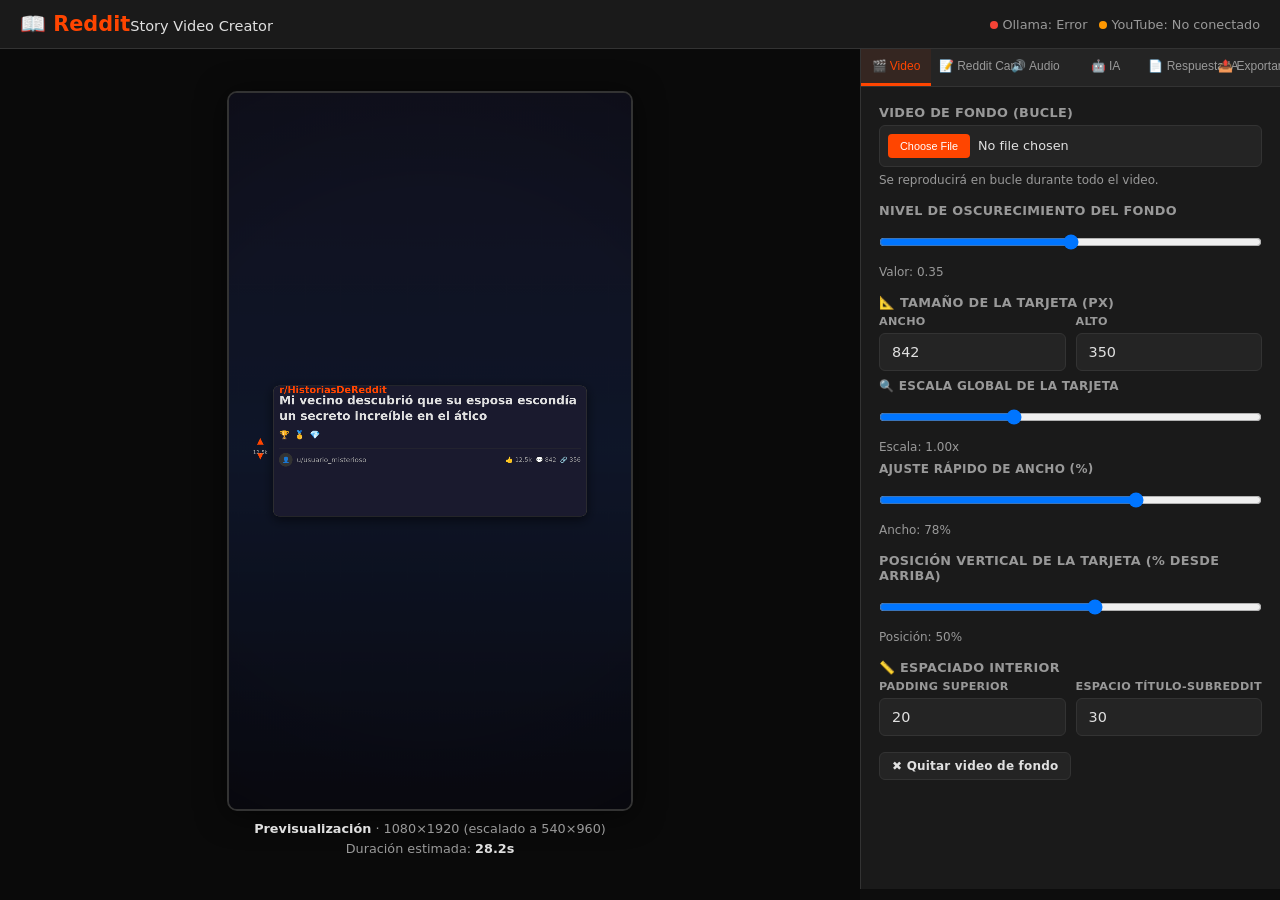
==== index.html @ 23305a85 "Rename Creador de videos de Reddit.html to index.html" ====
<!DOCTYPE html>
<html lang="es">
<head>
    <meta charset="UTF-8">
    <meta name="viewport" content="width=device-width, initial-scale=1.0">
    <title>Reddit Story Video Creator</title>
    <!-- Librería para corregir duración de WebM -->
    <script src="https://cdn.jsdelivr.net/npm/webm-duration-fix@1.0.5/index.min.js"></script>
    <style>
        :root {
            --bg: #0d0d0d;
            --panel: #1a1a1a;
            --panel2: #242424;
            --border: #333;
            --text: #e0e0e0;
            --text-dim: #999;
            --accent: #ff4500;
            --accent2: #4caf50;
            --accent3: #2196f3;
            --danger: #f44336;
            --radius: 10px;
            --radius-sm: 6px;
        }
        * {
            box-sizing: border-box;
            margin: 0;
            padding: 0;
        }
        body {
            font-family: 'Segoe UI', system-ui, -apple-system, sans-serif;
            background: var(--bg);
            color: var(--text);
            min-height: 100vh;
            display: flex;
            flex-direction: column;
            overflow-x: hidden;
        }
        header {
            background: var(--panel);
            padding: 12px 20px;
            display: flex;
            align-items: center;
            gap: 16px;
            border-bottom: 1px solid var(--border);
            flex-wrap: wrap;
        }
        header h1 {
            font-size: 1.3em;
            color: var(--accent);
            white-space: nowrap;
        }
        header h1 span {
            color: var(--text);
            font-weight: 400;
            font-size: 0.7em;
        }
        .header-status {
            display: flex;
            gap: 12px;
            align-items: center;
            margin-left: auto;
            font-size: 0.8em;
            color: var(--text-dim);
        }
        .status-dot {
            width: 8px;
            height: 8px;
            border-radius: 50%;
            display: inline-block;
            margin-right: 4px;
        }
        .status-dot.green { background: var(--accent2); }
        .status-dot.red { background: var(--danger); }
        .status-dot.yellow { background: #ff9800; }
        .main-layout {
            display: flex;
            flex: 1;
            min-height: 0;
            gap: 0;
            flex-wrap: wrap;
        }
        .preview-panel {
            flex: 1;
            min-width: 280px;
            display: flex;
            flex-direction: column;
            align-items: center;
            justify-content: center;
            padding: 10px;
            background: #0a0a0a;
            gap: 8px;
            min-height: 400px;
        }
        .preview-panel canvas {
            border-radius: var(--radius);
            border: 2px solid var(--border);
            max-width: 95%;
            max-height: 80vh;
            width: auto;
            height: auto;
            object-fit: contain;
            background: #111;
            box-shadow: 0 4px 30px rgba(0, 0, 0, 0.6);
        }
        .preview-info {
            font-size: 0.8em;
            color: var(--text-dim);
            text-align: center;
            line-height: 1.5;
        }
        .preview-info strong { color: var(--text); }
        .controls-panel {
            width: 420px;
            min-width: 320px;
            background: var(--panel);
            border-left: 1px solid var(--border);
            display: flex;
            flex-direction: column;
            max-height: calc(100vh - 60px);
            overflow-y: auto;
        }
        .tabs {
            display: flex;
            flex-wrap: wrap;
            background: var(--panel2);
            border-bottom: 1px solid var(--border);
            position: sticky;
            top: 0;
            z-index: 10;
        }
        .tab-btn {
            flex: 1;
            min-width: 60px;
            padding: 10px 8px;
            background: transparent;
            border: none;
            color: var(--text-dim);
            cursor: pointer;
            font-size: 0.75em;
            border-bottom: 3px solid transparent;
            transition: all 0.2s;
            white-space: nowrap;
            text-align: center;
        }
        .tab-btn:hover { color: var(--text); background: rgba(255,255,255,0.05); }
        .tab-btn.active {
            color: var(--accent);
            border-bottom-color: var(--accent);
            background: rgba(255,69,0,0.08);
        }
        .tab-content {
            display: none;
            padding: 18px;
            flex: 1;
        }
        .tab-content.active { display: block; }
        .form-group { margin-bottom: 16px; }
        .form-group label {
            display: block;
            font-size: 0.8em;
            color: var(--text-dim);
            margin-bottom: 5px;
            font-weight: 600;
            text-transform: uppercase;
            letter-spacing: 0.3px;
        }
        .form-group input,
        .form-group textarea,
        .form-group select {
            width: 100%;
            padding: 10px 12px;
            background: var(--panel2);
            border: 1px solid var(--border);
            border-radius: var(--radius-sm);
            color: var(--text);
            font-size: 0.9em;
            transition: border 0.2s;
            font-family: inherit;
        }
        .form-group input:focus,
        .form-group textarea:focus,
        .form-group select:focus {
            outline: none;
            border-color: var(--accent);
        }
        .form-group textarea { min-height: 100px; resize: vertical; }
        .form-group input[type="file"] {
            padding: 8px;
            font-size: 0.8em;
            background: var(--panel2);
            cursor: pointer;
        }
        .form-group input[type="file"]::file-selector-button {
            background: var(--accent);
            color: #fff;
            border: none;
            padding: 6px 12px;
            border-radius: 4px;
            cursor: pointer;
            margin-right: 8px;
            font-size: 0.85em;
        }
        .btn {
            display: inline-flex;
            align-items: center;
            justify-content: center;
            gap: 6px;
            padding: 10px 18px;
            border: none;
            border-radius: var(--radius-sm);
            cursor: pointer;
            font-size: 0.85em;
            font-weight: 600;
            transition: all 0.2s;
            font-family: inherit;
            letter-spacing: 0.2px;
        }
        .btn:hover { transform: translateY(-1px); box-shadow: 0 4px 12px rgba(0,0,0,0.3); }
        .btn:disabled { opacity: 0.5; cursor: not-allowed; transform: none; }
        .btn-primary { background: var(--accent); color: #fff; }
        .btn-primary:hover { background: #e03e00; }
        .btn-secondary { background: var(--panel2); color: var(--text); border: 1px solid var(--border); }
        .btn-secondary:hover { background: #2e2e2e; }
        .btn-green { background: var(--accent2); color: #fff; }
        .btn-green:hover { background: #3d8b40; }
        .btn-blue { background: var(--accent3); color: #fff; }
        .btn-danger { background: var(--danger); color: #fff; }
        .btn-sm { padding: 6px 12px; font-size: 0.75em; }
        .btn-row { display: flex; gap: 8px; flex-wrap: wrap; margin-top: 8px; }
        .divider { border: none; border-top: 1px solid var(--border); margin: 18px 0; }
        .progress-bar-container {
            width: 100%;
            height: 6px;
            background: var(--panel2);
            border-radius: 3px;
            overflow: hidden;
            margin: 10px 0;
        }
        .progress-bar {
            height: 100%;
            background: var(--accent);
            border-radius: 3px;
            transition: width 0.3s;
            width: 0%;
        }
        .recording-indicator {
            display: none;
            align-items: center;
            gap: 8px;
            color: var(--danger);
            font-weight: 600;
            font-size: 0.85em;
            margin-top: 10px;
        }
        .recording-indicator.active { display: flex; }
        .recording-indicator .pulse {
            width: 10px;
            height: 10px;
            background: var(--danger);
            border-radius: 50%;
            animation: pulse 1s infinite;
        }
        @keyframes pulse {
            0%, 100% { opacity: 1; transform: scale(1); }
            50% { opacity: 0.3; transform: scale(1.5); }
        }
        .ollama-status { display: flex; align-items: center; gap: 6px; font-size: 0.8em; color: var(--text-dim); margin-top: 5px; }
        .voice-list { max-height: 150px; overflow-y: auto; border: 1px solid var(--border); border-radius: var(--radius-sm); background: var(--panel2); }
        .voice-option {
            display: flex;
            align-items: center;
            gap: 8px;
            padding: 8px 12px;
            cursor: pointer;
            font-size: 0.85em;
            border-bottom: 1px solid var(--border);
            transition: background 0.15s;
        }
        .voice-option:last-child { border-bottom: none; }
        .voice-option:hover { background: rgba(255,255,255,0.05); }
        .voice-option.active { background: rgba(255,69,0,0.15); color: var(--accent); }
        .voice-option .voice-name { flex: 1; }
        .voice-option .voice-lang { font-size: 0.75em; color: var(--text-dim); }
        .mini-preview {
            position: relative;
            width: 100%;
            max-width: 200px;
            margin: 0 auto;
        }
        .mini-preview img {
            width: 100%;
            border-radius: 50%;
            aspect-ratio: 1;
            object-fit: cover;
            border: 2px solid var(--border);
        }
        .hidden { display: none !important; }
        .checkbox-group { display: flex; align-items: center; gap: 8px; margin: 6px 0; }
        .checkbox-group input[type="checkbox"] { width: 18px; height: 18px; cursor: pointer; accent-color: var(--accent); }
        .checkbox-group label {
            font-size: 0.85em;
            cursor: pointer;
            text-transform: none;
            letter-spacing: 0;
            font-weight: 400;
            color: var(--text);
            margin: 0;
        }
        .slider-group { display: flex; gap: 12px; align-items: center; }
        .slider-group input[type="range"] { flex: 1; }
        .slider-group .slider-value { min-width: 50px; text-align: center; font-weight: 600; color: var(--accent); }
        @media (max-width: 900px) {
            .main-layout { flex-direction: column; }
            .controls-panel { width: 100%; max-height: none; border-left: none; border-top: 1px solid var(--border); }
            .preview-panel { min-height: 300px; padding: 10px; }
            .preview-panel canvas { max-height: 50vh; }
            .tabs { position: static; }
        }
        .youtube-section {
            background: rgba(255,0,0,0.08);
            border: 1px solid rgba(255,0,0,0.3);
            border-radius: var(--radius-sm);
            padding: 14px;
            margin-top: 10px;
        }
        .youtube-section h4 { color: #ff6b6b; font-size: 0.9em; margin-bottom: 8px; }
        .duration-display {
            font-size: 1.2em;
            font-weight: 700;
            color: var(--accent2);
            text-align: center;
            padding: 10px;
            background: var(--panel2);
            border-radius: var(--radius-sm);
        }
        .duration-display small { font-weight: 400; font-size: 0.6em; color: var(--text-dim); }
        .toast {
            position: fixed;
            bottom: 20px;
            right: 20px;
            padding: 14px 20px;
            border-radius: var(--radius-sm);
            color: #fff;
            font-weight: 600;
            font-size: 0.85em;
            z-index: 1000;
            animation: slideUp 0.3s ease-out;
            box-shadow: 0 4px 20px rgba(0,0,0,0.5);
        }
        .toast.success { background: var(--accent2); }
        .toast.error { background: var(--danger); }
        .toast.info { background: var(--accent3); }
        @keyframes slideUp {
            from { opacity: 0; transform: translateY(20px); }
            to { opacity: 1; transform: translateY(0); }
        }
        .word-count-display { font-size: 0.75em; color: var(--text-dim); margin-top: 4px; }
        .size-input-group { display: flex; gap: 10px; align-items: center; }
        .size-input-group input { flex: 1; min-width: 0; }
    </style>
</head>
<body>
    <header>
        <h1>📖 Reddit<span>Story Video Creator</span></h1>
        <div class="header-status">
            <span><span class="status-dot yellow" id="ollamaDot"></span>Ollama: <span id="ollamaStatusText">No conectado</span></span>
            <span><span class="status-dot yellow" id="ytDot"></span>YouTube: <span id="ytStatusText">No conectado</span></span>
        </div>
    </header>

    <div class="main-layout">
        <!-- Preview Panel -->
        <div class="preview-panel" id="previewPanel">
            <canvas id="mainCanvas" width="540" height="960"></canvas>
            <div class="preview-info">
                <strong>Previsualización</strong> · 1080×1920 (escalado a 540×960)<br>
                <span id="durationLabel">Duración estimada: <strong>0.0s</strong></span>
            </div>
        </div>

        <!-- Controls Panel -->
        <div class="controls-panel">
            <div class="tabs" id="tabsContainer">
                <button class="tab-btn active" data-tab="tab-video">🎬 Video</button>
                <button class="tab-btn" data-tab="tab-reddit">📝 Reddit Card</button>
                <button class="tab-btn" data-tab="tab-audio">🔊 Audio</button>
                <button class="tab-btn" data-tab="tab-ai">🤖 IA</button>
                <button class="tab-btn" data-tab="tab-ai-response">📄 Respuesta IA</button>
                <button class="tab-btn" data-tab="tab-export">📤 Exportar</button>
            </div>

            <!-- TAB: VIDEO -->
            <div class="tab-content active" id="tab-video">
                <div class="form-group">
                    <label>Video de fondo (bucle)</label>
                    <input type="file" id="bgVideoInput" accept="video/*">
                    <div style="margin-top:6px;font-size:0.75em;color:var(--text-dim)">Se reproducirá en bucle durante todo el video.</div>
                </div>
                <div class="form-group">
                    <label>Nivel de oscurecimiento del fondo</label>
                    <input type="range" id="darkOverlay" min="0" max="0.7" step="0.05" value="0.35">
                    <div style="font-size:0.75em;color:var(--text-dim)">Valor: <span id="darkOverlayVal">0.35</span></div>
                </div>

                <!-- Control de tamaño y escala -->
                <div class="form-group">
                    <label>📐 Tamaño de la tarjeta (px)</label>
                    <div class="size-input-group">
                        <div style="flex:1;">
                            <label style="font-size:0.7em;">Ancho</label>
                            <input type="number" id="cardWidthPx" min="200" max="1000" step="10" value="842">
                        </div>
                        <div style="flex:1;">
                            <label style="font-size:0.7em;">Alto</label>
                            <input type="number" id="cardHeightPx" min="150" max="1200" step="10" value="350">
                        </div>
                    </div>
                    <div style="margin-top:8px;">
                        <label style="font-size:0.75em;">🔍 Escala global de la tarjeta</label>
                        <input type="range" id="cardScale" min="0.5" max="2.0" step="0.05" value="1.0">
                        <div style="font-size:0.75em;color:var(--text-dim)">Escala: <span id="cardScaleVal">1.0x</span></div>
                    </div>
                    <div style="margin-top:8px;">
                        <label style="font-size:0.75em;">Ajuste rápido de ancho (%)</label>
                        <input type="range" id="cardWidthPct" min="40" max="95" step="1" value="78">
                        <div style="font-size:0.75em;color:var(--text-dim)">Ancho: <span id="cardWidthPctVal">78%</span></div>
                    </div>
                </div>

                <div class="form-group">
                    <label>Posición vertical de la tarjeta (% desde arriba)</label>
                    <input type="range" id="cardYPos" min="10" max="80" step="1" value="50">
                    <div style="font-size:0.75em;color:var(--text-dim)">Posición: <span id="cardYPosVal">50%</span></div>
                </div>

                <!-- Espaciados -->
                <div class="form-group">
                    <label>📏 Espaciado interior</label>
                    <div style="display:flex;gap:10px;flex-wrap:wrap;">
                        <div style="flex:1;min-width:120px;">
                            <label style="font-size:0.7em;">Padding superior</label>
                            <input type="number" id="cardTopPadding" min="5" max="80" step="1" value="20">
                        </div>
                        <div style="flex:1;min-width:120px;">
                            <label style="font-size:0.7em;">Espacio título-subreddit</label>
                            <input type="number" id="cardTitleGap" min="5" max="80" step="1" value="30">
                        </div>
                    </div>
                </div>
                <button class="btn btn-secondary btn-sm" id="btnRemoveBgVideo">✖ Quitar video de fondo</button>
            </div>

            <!-- TAB: REDDIT CARD -->
            <div class="tab-content" id="tab-reddit">
                <div class="form-group">
                    <label>Subreddit (sin "r/")</label>
                    <input type="text" id="cardSubreddit" value="HistoriasDeReddit" maxlength="50">
                </div>
                <div class="form-group">
                    <label>Título de la historia (largo)</label>
                    <textarea id="cardTitle" rows="3" maxlength="500">Mi vecino descubrió que su esposa escondía un secreto increíble en el ático</textarea>
                    <div style="font-size:0.7em;color:var(--text-dim)" id="titleCharCount">0 caracteres</div>
                </div>
                <div class="form-group">
                    <label>Nombre de usuario</label>
                    <input type="text" id="cardUsername" value="usuario_misterioso" maxlength="30">
                </div>
                <div class="form-group">
                    <label>Foto de perfil</label>
                    <input type="file" id="cardAvatarInput" accept="image/*">
                    <div class="mini-preview" style="margin-top:8px;">
                        <img id="avatarPreview" src="" alt="Avatar" style="display:none;">
                    </div>
                </div>
                <div class="form-group" style="display:flex;gap:10px;flex-wrap:wrap;">
                    <div style="flex:1;min-width:80px;">
                        <label>👍 Likes</label>
                        <input type="text" id="cardLikes" value="12.5k">
                    </div>
                    <div style="flex:1;min-width:80px;">
                        <label>💬 Comentarios</label>
                        <input type="text" id="cardComments" value="842">
                    </div>
                    <div style="flex:1;min-width:80px;">
                        <label>🔗 Compartir</label>
                        <input type="text" id="cardShares" value="356">
                    </div>
                </div>
                <div class="form-group">
                    <label>Premios / insignias (separados por comas)</label>
                    <input type="text" id="cardAwards" value="🏆,🥇,💎" placeholder="Ej: 🏆,🥇">
                </div>
                <div class="checkbox-group">
                    <input type="checkbox" id="cardShowAwards" checked>
                    <label for="cardShowAwards">Mostrar premios</label>
                </div>
                <div class="checkbox-group">
                    <input type="checkbox" id="cardShowVoteArrows" checked>
                    <label for="cardShowVoteArrows">Mostrar flechas de votos</label>
                </div>
                <div class="checkbox-group">
                    <input type="checkbox" id="cardDarkMode" checked>
                    <label for="cardDarkMode">Modo oscuro de tarjeta</label>
                </div>
                <div class="form-group">
                    <label>Color de acento de la tarjeta</label>
                    <input type="color" id="cardAccentColor" value="#ff4500" style="height:36px;padding:2px;cursor:pointer;">
                </div>
                <div class="form-group">
                    <label>📏 Tamaño de fuente del título</label>
                    <input type="range" id="titleFontSize" min="20" max="48" step="1" value="32">
                    <div style="font-size:0.75em;color:var(--text-dim)">Tamaño: <span id="titleFontSizeVal">32px</span></div>
                </div>
            </div>

            <!-- TAB: AUDIO -->
            <div class="tab-content" id="tab-audio">
                <div class="form-group">
                    <label>Historia completa (solo audio, no visible en video)</label>
                    <textarea id="storyText" rows="8" placeholder="Escribe aquí la historia completa que será narrada por la voz...">Mi vecino siempre fue un hombre misterioso. Un día, mientras regaba las plantas, noté que entraba al ático con una linterna a las 3 de la mañana. Decidí investigar y lo que encontré cambió mi vida para siempre. Resulta que su esposa, a quien todos creían muerta, vivía en el ático desde hacía 20 años. La historia detrás de esto es aún más increíble de lo que imaginas.</textarea>
                    <div class="word-count-display">Palabras: <span id="storyWordCount">0</span></div>
                </div>
                <hr class="divider">
                <div class="form-group">
                    <label>Motor de voz</label>
                    <select id="ttsEngine">
                        <option value="speechSynthesis">🗣️ SpeechSynthesis (gratis, navegador)</option>
                        <option value="audioFile">📁 Subir archivo de audio</option>
                        <option value="openai">🤖 OpenAI TTS (requiere API key)</option>
                    </select>
                </div>
                <div id="ttsSpeechSynthesisSection">
                    <div class="form-group">
                        <label>Selecciona una voz</label>
                        <div class="voice-list" id="voiceList">
                            <div style="padding:10px;font-size:0.8em;color:var(--text-dim);">Cargando voces...</div>
                        </div>
                    </div>
                    <div class="form-group">
                        <label>Velocidad de habla</label>
                        <input type="range" id="ttsRate" min="0.5" max="2" step="0.05" value="1">
                        <div style="font-size:0.75em;color:var(--text-dim)">Velocidad: <span id="ttsRateVal">1.0x</span></div>
                    </div>
                    <div class="form-group">
                        <label>Tono</label>
                        <input type="range" id="ttsPitch" min="0.5" max="2" step="0.05" value="1">
                        <div style="font-size:0.75em;color:var(--text-dim)">Tono: <span id="ttsPitchVal">1.0</span></div>
                    </div>
                    <div style="background:#2a2a2a;border-radius:6px;padding:10px;margin-top:10px;font-size:0.75em;color:var(--text-dim);">
                        ⚠️ Para grabar audio con SpeechSynthesis, debes seleccionar "Compartir audio del sistema" en la ventana emergente al iniciar la grabación.
                    </div>
                </div>
                <div id="ttsAudioFileSection" class="hidden">
                    <div class="form-group">
                        <label>Subir archivo de audio (MP3, WAV, etc.)</label>
                        <input type="file" id="audioFileInput" accept="audio/*">
                        <div style="font-size:0.75em;color:var(--text-dim);margin-top:4px;">El audio se reproducirá durante la grabación.</div>
                    </div>
                </div>
                <div id="ttsOpenAISection" class="hidden">
                    <div class="form-group">
                        <label>API Key de OpenAI</label>
                        <input type="password" id="openaiApiKey" placeholder="sk-...">
                    </div>
                    <div class="form-group">
                        <label>Modelo de voz</label>
                        <select id="openaiVoice">
                            <option value="alloy">Alloy (neutral)</option>
                            <option value="echo">Echo (masculino profundo)</option>
                            <option value="fable">Fable (narrador)</option>
                            <option value="onyx">Onyx (masculino serio)</option>
                            <option value="nova">Nova (femenino suave)</option>
                            <option value="shimmer">Shimmer (femenino cálido)</option>
                        </select>
                    </div>
                    <div class="form-group">
                        <label>Modelo TTS</label>
                        <select id="openaiTtsModel">
                            <option value="tts-1">tts-1 (rápido)</option>
                            <option value="tts-1-hd">tts-1-hd (alta calidad)</option>
                        </select>
                    </div>
                    <button class="btn btn-secondary btn-sm" id="btnGenerateOpenAIAudio">🎵 Generar audio con OpenAI</button>
                    <div id="openaiAudioStatus" style="font-size:0.75em;margin-top:6px;color:var(--text-dim);"></div>
                    <audio id="openaiAudioPlayer" controls style="width:100%;margin-top:8px;display:none;"></audio>
                </div>
                <hr class="divider">
                <div class="form-group">
                    <label>Prueba de voz</label>
                    <button class="btn btn-secondary btn-sm" id="btnTestVoice">🔊 Probar voz (5 segundos)</button>
                </div>
            </div>

            <!-- TAB: AI -->
            <div class="tab-content" id="tab-ai">
                <div class="form-group">
                    <label>Conexión con Ollama</label>
                    <div class="ollama-status" id="ollamaStatus">
                        <span class="status-dot yellow"></span>
                        <span>Comprobando conexión...</span>
                    </div>
                    <div class="btn-row">
                        <button class="btn btn-secondary btn-sm" id="btnRefreshOllama">🔄 Refrescar</button>
                        <button class="btn btn-secondary btn-sm" id="btnFetchModels">📋 Listar modelos</button>
                    </div>
                </div>
                <div class="form-group">
                    <label>Modelo de Ollama</label>
                    <select id="ollamaModelSelect">
                        <option value="">— Sin modelos disponibles —</option>
                    </select>
                </div>
                <div class="form-group">
                    <label>Número de palabras para la historia</label>
                    <input type="number" id="aiWordCount" value="150" min="50" max="1000" step="10">
                </div>
                <div class="form-group">
                    <label>Instrucciones adicionales para la IA (opcional)</label>
                    <textarea id="aiCustomInstructions" rows="3" placeholder="Ej: Escribe una historia de terror con giro final inesperado..."></textarea>
                </div>
                <button class="btn btn-primary" id="btnGenerateAI">🤖 Generar historia con IA</button>
                <div id="aiProgress" class="hidden" style="margin-top:10px;">
                    <div class="progress-bar-container"><div class="progress-bar" id="aiProgressBar"></div></div>
                    <div style="font-size:0.8em;color:var(--text-dim)" id="aiProgressText">Generando...</div>
                </div>
                <div id="aiError" class="hidden" style="margin-top:10px;color:var(--danger);font-size:0.8em;"></div>
            </div>

            <!-- TAB: AI RESPONSE -->
            <div class="tab-content" id="tab-ai-response">
                <div class="form-group">
                    <label>Historia generada por IA (editable)</label>
                    <textarea id="aiStoryText" rows="10" placeholder="La historia generada aparecerá aquí. Puedes editarla antes de usarla."></textarea>
                    <div class="word-count-display">Palabras: <span id="aiStoryWordCount">0</span></div>
                </div>
                <div class="form-group">
                    <label>Título generado (editable)</label>
                    <input type="text" id="aiTitleText" placeholder="Título para la tarjeta de Reddit">
                </div>
                <div class="form-group">
                    <label>Subreddit generado (editable)</label>
                    <input type="text" id="aiSubredditText" placeholder="Nombre del subreddit (sin r/)">
                </div>
                <div class="btn-row">
                    <button class="btn btn-green" id="btnApplyAI">✅ Aplicar a la app</button>
                    <button class="btn btn-secondary" id="btnClearAI">🗑️ Limpiar</button>
                </div>
            </div>

            <!-- TAB: EXPORT -->
            <div class="tab-content" id="tab-export">
                <div class="form-group">
                    <label>Duración del video</label>
                    <div class="duration-display" id="durationDisplay">— <small>calculando...</small></div>
                </div>
                <div class="form-group">
                    <label>Formato de exportación</label>
                    <select id="exportFormat">
                        <option value="webm">WebM (recomendado)</option>
                        <option value="mp4">MP4 (si el navegador lo soporta)</option>
                    </select>
                </div>
                <div class="btn-row">
                    <button class="btn btn-primary" id="btnStartRecording">🎬 Grabar video</button>
                    <button class="btn btn-danger hidden" id="btnStopRecording">⏹️ Detener</button>
                </div>
                <div class="recording-indicator" id="recordingIndicator">
                    <div class="pulse"></div>
                    <span id="recordingTime">Grabando... 0s</span>
                </div>
                <hr class="divider">
                <div class="youtube-section">
                    <h4>📺 Subir a YouTube</h4>
                    <div class="form-group">
                        <label>Google API Client ID</label>
                        <input type="text" id="googleClientId" placeholder="Tu Client ID de Google Cloud">
                    </div>
                    <div class="btn-row">
                        <button class="btn btn-blue btn-sm" id="btnConnectYouTube">🔗 Conectar YouTube</button>
                        <button class="btn btn-danger btn-sm" id="btnUploadYouTube" disabled>📤 Subir video</button>
                    </div>
                    <div id="ytUploadStatus" style="font-size:0.8em;margin-top:8px;color:var(--text-dim);"></div>
                    <div class="form-group" style="margin-top:10px;">
                        <label>Título para YouTube</label>
                        <input type="text" id="ytTitle" value="">
                    </div>
                    <div class="form-group">
                        <label>Descripción para YouTube</label>
                        <textarea id="ytDescription" rows="3">Historia de Reddit #shorts #reddit #historias</textarea>
                    </div>
                </div>
                <hr class="divider">
                <div class="form-group">
                    <label>💾 Plantillas y ajustes</label>
                    <div class="btn-row">
                        <button class="btn btn-secondary btn-sm" id="btnExportSettings">📤 Exportar ajustes</button>
                        <button class="btn btn-secondary btn-sm" id="btnImportSettings">📥 Importar ajustes</button>
                        <input type="file" id="importSettingsFile" accept=".json" class="hidden">
                    </div>
                </div>
            </div>
        </div>
    </div>

    <video id="bgVideoElement" style="display:none;" loop muted playsinline></video>
    <audio id="hiddenAudioElement" style="display:none;"></audio>

    <script>
        (function() {
            'use strict';

            const state = {
                bgVideoFile: null,
                bgVideoURL: null,
                darkOverlay: 0.35,
                cardWidthPx: 842,
                cardHeightPx: 350,
                cardScale: 1.0,
                cardBaseWidth: 842,
                cardBaseHeight: 350,
                cardWidthPct: 78,
                cardYPos: 50,
                cardTopPadding: 20,
                cardTitleGap: 30,
                subreddit: 'HistoriasDeReddit',
                title: 'Mi vecino descubrió que su esposa escondía un secreto increíble en el ático',
                username: 'usuario_misterioso',
                avatarFile: null,
                avatarURL: null,
                likes: '12.5k',
                comments: '842',
                shares: '356',
                awards: '🏆,🥇,💎',
                showAwards: true,
                showVoteArrows: true,
                cardDarkMode: true,
                cardAccentColor: '#ff4500',
                titleFontSize: 32,
                storyText: 'Mi vecino siempre fue un hombre misterioso. Un día, mientras regaba las plantas, noté que entraba al ático con una linterna a las 3 de la mañana. Decidí investigar y lo que encontré cambió mi vida para siempre. Resulta que su esposa, a quien todos creían muerta, vivía en el ático desde hacía 20 años. La historia detrás de esto es aún más increíble de lo que imaginas.',
                ttsEngine: 'speechSynthesis',
                selectedVoiceURI: null,
                ttsRate: 1.0,
                ttsPitch: 1.0,
                audioFile: null,
                audioFileURL: null,
                openaiApiKey: '',
                openaiVoice: 'alloy',
                openaiTtsModel: 'tts-1',
                openaiAudioURL: null,
                ollamaBase: 'http://localhost:11434',
                ollamaModels: [],
                selectedOllamaModel: '',
                aiWordCount: 150,
                aiCustomInstructions: '',
                aiStory: '',
                aiTitle: '',
                aiSubreddit: '',
                googleClientId: '',
                ytToken: null,
                isRecording: false,
                mediaRecorder: null,
                recordingChunks: [],
                recordingStartTime: 0,
                recordingTimer: null,
                estimatedDuration: 0,
                lastRecordedBlob: null,
                lastRecordedURL: null,
                activeAudioContexts: [],
            };

            const $ = (id) => document.getElementById(id);
            const canvas = $('mainCanvas');
            const ctx = canvas.getContext('2d');
            const bgVideoEl = $('bgVideoElement');
            const hiddenAudioEl = $('hiddenAudioElement');
            const CANVAS_W = 1080;
            const CANVAS_H = 1920;
            canvas.width = CANVAS_W;
            canvas.height = CANVAS_H;

            function toast(message, type = 'info', duration = 3000) {
                const t = document.createElement('div');
                t.className = 'toast ' + type;
                t.textContent = message;
                document.body.appendChild(t);
                setTimeout(() => t.remove(), duration);
            }

            function saveState() {
                const serializable = { ...state };
                delete serializable.bgVideoFile;
                delete serializable.bgVideoURL;
                delete serializable.avatarFile;
                delete serializable.avatarURL;
                delete serializable.audioFile;
                delete serializable.audioFileURL;
                delete serializable.openaiAudioURL;
                delete serializable.mediaRecorder;
                delete serializable.recordingChunks;
                delete serializable.lastRecordedBlob;
                delete serializable.lastRecordedURL;
                delete serializable.ytToken;
                delete serializable.activeAudioContexts;
                try { localStorage.setItem('redditStoryCreator', JSON.stringify(serializable)); } catch (e) {}
            }

            function loadState() {
                try {
                    const saved = localStorage.getItem('redditStoryCreator');
                    if (saved) Object.assign(state, JSON.parse(saved));
                } catch (e) {}
            }

            function exportSettings() {
                const serializable = { ...state };
                delete serializable.bgVideoFile;
                delete serializable.bgVideoURL;
                delete serializable.avatarFile;
                delete serializable.avatarURL;
                delete serializable.audioFile;
                delete serializable.audioFileURL;
                delete serializable.openaiAudioURL;
                delete serializable.mediaRecorder;
                delete serializable.recordingChunks;
                delete serializable.lastRecordedBlob;
                delete serializable.lastRecordedURL;
                delete serializable.ytToken;
                delete serializable.activeAudioContexts;
                const blob = new Blob([JSON.stringify(serializable, null, 2)], { type: 'application/json' });
                const url = URL.createObjectURL(blob);
                const a = document.createElement('a');
                a.href = url;
                a.download = 'reddit_story_creator_settings.json';
                a.click();
                URL.revokeObjectURL(url);
                toast('Ajustes exportados correctamente', 'success');
            }

            function importSettings(file) {
                const reader = new FileReader();
                reader.onload = (e) => {
                    try {
                        const parsed = JSON.parse(e.target.result);
                        Object.assign(state, parsed);
                        syncUIFromState();
                        saveState();
                        toast('Ajustes importados correctamente', 'success');
                    } catch (err) {
                        toast('Error al importar: ' + err.message, 'error');
                    }
                };
                reader.readAsText(file);
            }

            function formatDuration(seconds) {
                if (!seconds || seconds < 0) return '0.0s';
                if (seconds < 60) return seconds.toFixed(1) + 's';
                const mins = Math.floor(seconds / 60);
                const secs = Math.round(seconds % 60);
                return mins + 'm ' + secs + 's';
            }

            function countWords(text) { return text.trim().split(/\s+/).filter(w => w.length > 0).length; }
            function estimateSpeechDuration(text, rate = 1.0) {
                const words = countWords(text);
                const wpm = 150 * rate;
                return (words / wpm) * 60;
            }
            function getAudioDuration(audioEl) {
                if (audioEl && audioEl.duration && isFinite(audioEl.duration)) return audioEl.duration;
                return 0;
            }
            function updateEstimatedDuration() {
                let audioDur = 0;
                if (state.ttsEngine === 'speechSynthesis') audioDur = estimateSpeechDuration(state.storyText, state.ttsRate);
                else if (state.ttsEngine === 'audioFile' && state.audioFile) audioDur = getAudioDuration(hiddenAudioEl);
                else if (state.ttsEngine === 'openai' && state.openaiAudioURL) audioDur = getAudioDuration($('openaiAudioPlayer'));
                else audioDur = estimateSpeechDuration(state.storyText, state.ttsRate);
                state.estimatedDuration = audioDur + 1.0;
                $('durationLabel').innerHTML = 'Duración estimada: <strong>' + formatDuration(state.estimatedDuration) + '</strong>';
                if ($('durationDisplay')) $('durationDisplay').innerHTML = formatDuration(state.estimatedDuration) + ' <small>(' + formatDuration(audioDur) + ' audio + 1s)</small>';
            }

            document.querySelectorAll('.tab-btn').forEach(btn => {
                btn.addEventListener('click', () => {
                    document.querySelectorAll('.tab-btn').forEach(b => b.classList.remove('active'));
                    document.querySelectorAll('.tab-content').forEach(c => c.classList.remove('active'));
                    btn.classList.add('active');
                    $('tab-' + btn.dataset.tab.replace('tab-', '')).classList.add('active');
                });
            });

            function drawRoundRect(ctx, x, y, w, h, r) {
                ctx.beginPath();
                ctx.moveTo(x + r, y);
                ctx.lineTo(x + w - r, y);
                ctx.quadraticCurveTo(x + w, y, x + w, y + r);
                ctx.lineTo(x + w, y + h - r);
                ctx.quadraticCurveTo(x + w, y + h, x + w - r, y + h);
                ctx.lineTo(x + r, y + h);
                ctx.quadraticCurveTo(x, y + h, x, y + h - r);
                ctx.lineTo(x, y + r);
                ctx.quadraticCurveTo(x, y, x + r, y);
                ctx.closePath();
            }

            function wrapText(ctx, text, maxWidth) {
                const words = text.split(' ');
                const lines = [];
                let currentLine = '';
                for (const word of words) {
                    const testLine = currentLine ? currentLine + ' ' + word : word;
                    if (ctx.measureText(testLine).width <= maxWidth && !word.includes('\n')) {
                        currentLine = testLine;
                    } else {
                        if (currentLine) lines.push(currentLine);
                        currentLine = word;
                    }
                }
                if (currentLine) lines.push(currentLine);
                return lines;
            }

            function drawRedditCard(cardX, cardY, cardW, cardH) {
                const dark = state.cardDarkMode;
                const bgColor = dark ? '#1a1a2e' : '#ffffff';
                const textColor = dark ? '#e0e0e0' : '#1a1a1a';
                const subColor = dark ? '#a0a0a0' : '#666666';
                const borderColor = dark ? '#333' : '#ddd';
                const accent = state.cardAccentColor || '#ff4500';
                const titleFontSize = state.titleFontSize || 32;
                const topPadding = state.cardTopPadding || 20;
                const titleGap = state.cardTitleGap || 30;

                ctx.save();
                ctx.shadowColor = 'rgba(0,0,0,0.6)';
                ctx.shadowBlur = 30;
                ctx.shadowOffsetY = 8;
                drawRoundRect(ctx, cardX, cardY, cardW, cardH, 18);
                ctx.fillStyle = bgColor;
                ctx.fill();
                ctx.restore();

                drawRoundRect(ctx, cardX, cardY, cardW, cardH, 18);
                ctx.strokeStyle = borderColor;
                ctx.lineWidth = 1.5;
                ctx.stroke();

                const padding = Math.min(16, cardW * 0.03);
                const innerX = cardX + padding;
                const innerW = cardW - padding * 2;
                let currentY = cardY + topPadding;

                // Subreddit header
                ctx.font = 'bold 26px "Segoe UI", system-ui, sans-serif';
                ctx.fillStyle = accent;
                ctx.textAlign = 'left';
                ctx.fillText('r/' + state.subreddit, innerX, currentY);
                currentY += titleGap;  // Configurable space between subreddit and title

                // Title
                ctx.font = 'bold ' + titleFontSize + 'px "Segoe UI", system-ui, sans-serif';
                ctx.fillStyle = textColor;
                const titleLines = wrapText(ctx, state.title, innerW);
                const titleLineHeight = Math.round(titleFontSize * 1.3);
                for (const line of titleLines) {
                    ctx.fillText(line, innerX, currentY);
                    currentY += titleLineHeight;
                }
                currentY += 5;

                // Awards
                if (state.showAwards && state.awards.trim()) {
                    const awardList = state.awards.split(',').map(a => a.trim()).filter(a => a);
                    if (awardList.length > 0) {
                        ctx.font = '22px "Segoe UI", system-ui, sans-serif';
                        ctx.fillStyle = '#ffd700';
                        const awardsText = awardList.join('  ');
                        ctx.fillText(awardsText, innerX, currentY);
                        currentY += 25;
                    }
                }
                currentY += 5;

                // Divider
                ctx.strokeStyle = borderColor;
                ctx.lineWidth = 1;
                ctx.beginPath();
                ctx.moveTo(innerX, currentY);
                ctx.lineTo(cardX + cardW - padding, currentY);
                ctx.stroke();
                currentY += 12;

                // Bottom row
                const bottomY = Math.min(currentY, cardY + cardH - padding - 40);
                const avatarSize = Math.min(40, cardH * 0.1);
                const avatarX = innerX;
                const avatarY = bottomY;

                if (state.avatarURL) {
                    const img = new Image();
                    img.src = state.avatarURL;
                    ctx.save();
                    ctx.beginPath();
                    ctx.arc(avatarX + avatarSize / 2, avatarY + avatarSize / 2, avatarSize / 2, 0, Math.PI * 2);
                    ctx.clip();
                    try { ctx.drawImage(img, avatarX, avatarY, avatarSize, avatarSize); } catch (e) {}
                    ctx.restore();
                } else {
                    ctx.save();
                    ctx.beginPath();
                    ctx.arc(avatarX + avatarSize / 2, avatarY + avatarSize / 2, avatarSize / 2, 0, Math.PI * 2);
                    ctx.fillStyle = dark ? '#333' : '#ccc';
                    ctx.fill();
                    ctx.fillStyle = dark ? '#aaa' : '#555';
                    ctx.font = Math.round(avatarSize * 0.45) + 'px "Segoe UI", system-ui, sans-serif';
                    ctx.textAlign = 'center';
                    ctx.fillText('👤', avatarX + avatarSize / 2, avatarY + avatarSize / 2 + avatarSize * 0.15);
                    ctx.restore();
                }
                ctx.strokeStyle = borderColor;
                ctx.lineWidth = 1.5;
                ctx.beginPath();
                ctx.arc(avatarX + avatarSize / 2, avatarY + avatarSize / 2, avatarSize / 2, 0, Math.PI * 2);
                ctx.stroke();

                ctx.font = Math.round(avatarSize * 0.5) + 'px "Segoe UI", system-ui, sans-serif';
                ctx.fillStyle = subColor;
                ctx.textAlign = 'left';
                ctx.fillText('u/' + state.username, avatarX + avatarSize + 12, avatarY + avatarSize / 2 + avatarSize * 0.18);

                ctx.font = Math.round(avatarSize * 0.45) + 'px "Segoe UI", system-ui, sans-serif';
                ctx.fillStyle = subColor;
                ctx.textAlign = 'right';
                const rightX = cardX + cardW - padding;
                const statsText = '👍 ' + state.likes + '  💬 ' + state.comments + '  🔗 ' + state.shares;
                ctx.fillText(statsText, rightX, avatarY + avatarSize / 2 + avatarSize * 0.15);

                if (state.showVoteArrows) {
                    ctx.font = Math.round(avatarSize * 0.65) + 'px "Segoe UI", system-ui, sans-serif';
                    ctx.fillStyle = accent;
                    ctx.textAlign = 'center';
                    const arrowX = cardX - 35;
                    const arrowY = cardY + cardH / 2 - 20;
                    ctx.fillText('▲', arrowX, arrowY);
                    ctx.fillText('▼', arrowX, arrowY + 40);
                    ctx.font = Math.round(avatarSize * 0.4) + 'px "Segoe UI", system-ui, sans-serif';
                    ctx.fillStyle = subColor;
                    ctx.fillText(state.likes, arrowX, arrowY + 28);
                }
            }

            function renderCanvas() {
                ctx.clearRect(0, 0, CANVAS_W, CANVAS_H);
                if (bgVideoEl.src && bgVideoEl.readyState >= 2) {
                    const vw = bgVideoEl.videoWidth;
                    const vh = bgVideoEl.videoHeight;
                    if (vw > 0 && vh > 0) {
                        const scale = Math.max(CANVAS_W / vw, CANVAS_H / vh);
                        const sw = vw * scale;
                        const sh = vh * scale;
                        const sx = (CANVAS_W - sw) / 2;
                        const sy = (CANVAS_H - sh) / 2;
                        ctx.drawImage(bgVideoEl, sx, sy, sw, sh);
                    }
                } else {
                    const grad = ctx.createLinearGradient(0, 0, 0, CANVAS_H);
                    grad.addColorStop(0, '#1a1a2e');
                    grad.addColorStop(0.5, '#16213e');
                    grad.addColorStop(1, '#0f0f1a');
                    ctx.fillStyle = grad;
                    ctx.fillRect(0, 0, CANVAS_W, CANVAS_H);
                    ctx.font = '120px "Segoe UI", system-ui, sans-serif';
                    ctx.fillStyle = 'rgba(255,255,255,0.05)';
                    ctx.textAlign = 'center';
                    ctx.fillText('🎬', CANVAS_W / 2, CANVAS_H / 2 - 20);
                    ctx.font = '28px "Segoe UI", system-ui, sans-serif';
                    ctx.fillStyle = 'rgba(255,255,255,0.4)';
                    ctx.fillText('Sube un video de fondo', CANVAS_W / 2, CANVAS_H / 2 + 50);
                }
                if (state.darkOverlay > 0) {
                    ctx.fillStyle = 'rgba(0,0,0,' + state.darkOverlay + ')';
                    ctx.fillRect(0, 0, CANVAS_W, CANVAS_H);
                }
                const cardW = state.cardWidthPx;
                const cardH = state.cardHeightPx;
                const cardX = Math.round((CANVAS_W - cardW) / 2);
                const cardY = Math.round(CANVAS_H * (state.cardYPos / 100) - cardH / 2);
                drawRedditCard(cardX, cardY, cardW, cardH);
                const vignette = ctx.createRadialGradient(CANVAS_W / 2, CANVAS_H / 2, CANVAS_H * 0.35, CANVAS_W / 2, CANVAS_H / 2, CANVAS_H * 0.75);
                vignette.addColorStop(0, 'rgba(0,0,0,0)');
                vignette.addColorStop(1, 'rgba(0,0,0,0.3)');
                ctx.fillStyle = vignette;
                ctx.fillRect(0, 0, CANVAS_W, CANVAS_H);
            }

            function animationLoop() { renderCanvas(); requestAnimationFrame(animationLoop); }
            animationLoop();

            function syncUIFromState() {
                $('darkOverlay').value = state.darkOverlay;
                $('darkOverlayVal').textContent = state.darkOverlay;
                $('cardWidthPct').value = state.cardWidthPct;
                $('cardWidthPctVal').textContent = state.cardWidthPct + '%';
                $('cardWidthPx').value = state.cardWidthPx;
                $('cardHeightPx').value = state.cardHeightPx;
                $('cardScale').value = state.cardScale;
                $('cardScaleVal').textContent = state.cardScale.toFixed(2) + 'x';
                $('cardYPos').value = state.cardYPos;
                $('cardYPosVal').textContent = state.cardYPos + '%';
                $('cardTopPadding').value = state.cardTopPadding;
                $('cardTitleGap').value = state.cardTitleGap;
                $('cardSubreddit').value = state.subreddit;
                $('cardTitle').value = state.title;
                updateTitleCharCount();
                $('cardUsername').value = state.username;
                $('cardLikes').value = state.likes;
                $('cardComments').value = state.comments;
                $('cardShares').value = state.shares;
                $('cardAwards').value = state.awards;
                $('cardShowAwards').checked = state.showAwards;
                $('cardShowVoteArrows').checked = state.showVoteArrows;
                $('cardDarkMode').checked = state.cardDarkMode;
                $('cardAccentColor').value = state.cardAccentColor;
                $('titleFontSize').value = state.titleFontSize;
                $('titleFontSizeVal').textContent = state.titleFontSize + 'px';
                if (state.avatarURL) {
                    $('avatarPreview').src = state.avatarURL;
                    $('avatarPreview').style.display = 'block';
                }
                $('storyText').value = state.storyText;
                updateStoryWordCount();
                $('ttsEngine').value = state.ttsEngine;
                $('ttsRate').value = state.ttsRate;
                $('ttsRateVal').textContent = state.ttsRate.toFixed(2) + 'x';
                $('ttsPitch').value = state.ttsPitch;
                $('ttsPitchVal').textContent = state.ttsPitch.toFixed(2);
                $('openaiApiKey').value = state.openaiApiKey;
                $('openaiVoice').value = state.openaiVoice;
                $('openaiTtsModel').value = state.openaiTtsModel;
                $('aiWordCount').value = state.aiWordCount;
                $('aiCustomInstructions').value = state.aiCustomInstructions;
                if (state.selectedOllamaModel) $('ollamaModelSelect').value = state.selectedOllamaModel;
                $('aiStoryText').value = state.aiStory;
                updateAIStoryWordCount();
                $('aiTitleText').value = state.aiTitle;
                $('aiSubredditText').value = state.aiSubreddit;
                $('googleClientId').value = state.googleClientId;
                $('ytTitle').value = state.title;
                updateEstimatedDuration();
                updateTTSEngineVisibility();
                updateVoiceList();
            }

            function updateTitleCharCount() { $('titleCharCount').textContent = state.title.length + ' caracteres'; }
            function updateStoryWordCount() { $('storyWordCount').textContent = countWords(state.storyText); updateEstimatedDuration(); }
            function updateAIStoryWordCount() { $('aiStoryWordCount').textContent = countWords(state.aiStory); }
            function updateTTSEngineVisibility() {
                $('ttsSpeechSynthesisSection').classList.toggle('hidden', state.ttsEngine !== 'speechSynthesis');
                $('ttsAudioFileSection').classList.toggle('hidden', state.ttsEngine !== 'audioFile');
                $('ttsOpenAISection').classList.toggle('hidden', state.ttsEngine !== 'openai');
            }

            // Event Listeners
            $('bgVideoInput').addEventListener('change', (e) => {
                const file = e.target.files[0];
                if (file) {
                    state.bgVideoFile = file;
                    if (state.bgVideoURL) URL.revokeObjectURL(state.bgVideoURL);
                    state.bgVideoURL = URL.createObjectURL(file);
                    bgVideoEl.src = state.bgVideoURL;
                    bgVideoEl.load();
                    bgVideoEl.play().catch(() => {});
                    toast('Video de fondo cargado', 'success');
                    saveState();
                }
            });
            $('btnRemoveBgVideo').addEventListener('click', () => {
                if (state.bgVideoURL) URL.revokeObjectURL(state.bgVideoURL);
                state.bgVideoFile = null;
                state.bgVideoURL = null;
                bgVideoEl.src = '';
                bgVideoEl.load();
                $('bgVideoInput').value = '';
                toast('Video de fondo eliminado', 'info');
                saveState();
            });
            $('darkOverlay').addEventListener('input', (e) => { state.darkOverlay = parseFloat(e.target.value); $('darkOverlayVal').textContent = state.darkOverlay; saveState(); });
            $('cardWidthPx').addEventListener('input', (e) => {
                state.cardWidthPx = parseInt(e.target.value) || 842;
                state.cardWidthPct = Math.round((state.cardWidthPx / CANVAS_W) * 100);
                $('cardWidthPct').value = state.cardWidthPct;
                $('cardWidthPctVal').textContent = state.cardWidthPct + '%';
                // Actualizar base y escala relativa
                if (state.cardBaseWidth > 0) {
                    state.cardScale = state.cardWidthPx / state.cardBaseWidth;
                    $('cardScale').value = state.cardScale;
                    $('cardScaleVal').textContent = state.cardScale.toFixed(2) + 'x';
                }
                saveState();
            });
            $('cardHeightPx').addEventListener('input', (e) => {
                state.cardHeightPx = parseInt(e.target.value) || 350;
                if (state.cardBaseHeight > 0) {
                    state.cardScale = state.cardHeightPx / state.cardBaseHeight;
                    $('cardScale').value = state.cardScale;
                    $('cardScaleVal').textContent = state.cardScale.toFixed(2) + 'x';
                }
                saveState();
            });
            $('cardScale').addEventListener('input', (e) => {
                state.cardScale = parseFloat(e.target.value);
                $('cardScaleVal').textContent = state.cardScale.toFixed(2) + 'x';
                state.cardWidthPx = Math.round(state.cardBaseWidth * state.cardScale);
                state.cardHeightPx = Math.round(state.cardBaseHeight * state.cardScale);
                $('cardWidthPx').value = state.cardWidthPx;
                $('cardHeightPx').value = state.cardHeightPx;
                state.cardWidthPct = Math.round((state.cardWidthPx / CANVAS_W) * 100);
                $('cardWidthPct').value = state.cardWidthPct;
                $('cardWidthPctVal').textContent = state.cardWidthPct + '%';
                saveState();
            });
            $('cardWidthPct').addEventListener('input', (e) => {
                state.cardWidthPct = parseInt(e.target.value);
                $('cardWidthPctVal').textContent = state.cardWidthPct + '%';
                state.cardWidthPx = Math.round(CANVAS_W * (state.cardWidthPct / 100));
                $('cardWidthPx').value = state.cardWidthPx;
                state.cardScale = state.cardWidthPx / state.cardBaseWidth;
                $('cardScale').value = state.cardScale;
                $('cardScaleVal').textContent = state.cardScale.toFixed(2) + 'x';
                saveState();
            });
            $('cardYPos').addEventListener('input', (e) => { state.cardYPos = parseInt(e.target.value); $('cardYPosVal').textContent = state.cardYPos + '%'; saveState(); });
            $('cardTopPadding').addEventListener('input', (e) => { state.cardTopPadding = parseInt(e.target.value) || 20; saveState(); });
            $('cardTitleGap').addEventListener('input', (e) => { state.cardTitleGap = parseInt(e.target.value) || 30; saveState(); });

            // Reddit Card listeners (similares a antes)
            $('cardSubreddit').addEventListener('input', (e) => { state.subreddit = e.target.value; saveState(); });
            $('cardTitle').addEventListener('input', (e) => { state.title = e.target.value; updateTitleCharCount(); saveState(); });
            $('cardUsername').addEventListener('input', (e) => { state.username = e.target.value; saveState(); });
            $('cardLikes').addEventListener('input', (e) => { state.likes = e.target.value; saveState(); });
            $('cardComments').addEventListener('input', (e) => { state.comments = e.target.value; saveState(); });
            $('cardShares').addEventListener('input', (e) => { state.shares = e.target.value; saveState(); });
            $('cardAwards').addEventListener('input', (e) => { state.awards = e.target.value; saveState(); });
            $('cardShowAwards').addEventListener('change', (e) => { state.showAwards = e.target.checked; saveState(); });
            $('cardShowVoteArrows').addEventListener('change', (e) => { state.showVoteArrows = e.target.checked; saveState(); });
            $('cardDarkMode').addEventListener('change', (e) => { state.cardDarkMode = e.target.checked; saveState(); });
            $('cardAccentColor').addEventListener('input', (e) => { state.cardAccentColor = e.target.value; saveState(); });
            $('titleFontSize').addEventListener('input', (e) => { state.titleFontSize = parseInt(e.target.value); $('titleFontSizeVal').textContent = state.titleFontSize + 'px'; saveState(); });
            $('cardAvatarInput').addEventListener('change', (e) => {
                const file = e.target.files[0];
                if (file) {
                    state.avatarFile = file;
                    if (state.avatarURL) URL.revokeObjectURL(state.avatarURL);
                    state.avatarURL = URL.createObjectURL(file);
                    $('avatarPreview').src = state.avatarURL;
                    $('avatarPreview').style.display = 'block';
                    toast('Foto de perfil cargada', 'success');
                    saveState();
                }
            });

            // Audio listeners
            $('storyText').addEventListener('input', (e) => { state.storyText = e.target.value; updateStoryWordCount(); saveState(); });
            $('ttsEngine').addEventListener('change', (e) => { state.ttsEngine = e.target.value; updateTTSEngineVisibility(); updateEstimatedDuration(); saveState(); });
            $('ttsRate').addEventListener('input', (e) => { state.ttsRate = parseFloat(e.target.value); $('ttsRateVal').textContent = state.ttsRate.toFixed(2) + 'x'; updateEstimatedDuration(); saveState(); });
            $('ttsPitch').addEventListener('input', (e) => { state.ttsPitch = parseFloat(e.target.value); $('ttsPitchVal').textContent = state.ttsPitch.toFixed(2); saveState(); });
            $('audioFileInput').addEventListener('change', (e) => {
                const file = e.target.files[0];
                if (file) {
                    state.audioFile = file;
                    if (state.audioFileURL) URL.revokeObjectURL(state.audioFileURL);
                    state.audioFileURL = URL.createObjectURL(file);
                    hiddenAudioEl.src = state.audioFileURL;
                    hiddenAudioEl.load();
                    setTimeout(() => updateEstimatedDuration(), 300);
                    toast('Audio cargado', 'success');
                    saveState();
                }
            });
            $('openaiApiKey').addEventListener('input', (e) => { state.openaiApiKey = e.target.value; saveState(); });
            $('openaiVoice').addEventListener('change', (e) => { state.openaiVoice = e.target.value; saveState(); });
            $('openaiTtsModel').addEventListener('change', (e) => { state.openaiTtsModel = e.target.value; saveState(); });
            $('btnTestVoice').addEventListener('click', testVoice);
            $('btnGenerateOpenAIAudio').addEventListener('click', generateOpenAIAudio);

            // AI listeners (similares)
            $('aiWordCount').addEventListener('input', (e) => { state.aiWordCount = parseInt(e.target.value) || 150; saveState(); });
            $('aiCustomInstructions').addEventListener('input', (e) => { state.aiCustomInstructions = e.target.value; saveState(); });
            $('btnRefreshOllama').addEventListener('click', checkOllamaConnection);
            $('btnFetchModels').addEventListener('click', fetchOllamaModels);
            $('ollamaModelSelect').addEventListener('change', (e) => { state.selectedOllamaModel = e.target.value; saveState(); });
            $('btnGenerateAI').addEventListener('click', generateWithAI);
            $('aiStoryText').addEventListener('input', (e) => { state.aiStory = e.target.value; updateAIStoryWordCount(); });
            $('aiTitleText').addEventListener('input', (e) => { state.aiTitle = e.target.value; });
            $('aiSubredditText').addEventListener('input', (e) => { state.aiSubreddit = e.target.value; });
            $('btnApplyAI').addEventListener('click', applyAIToFields);
            $('btnClearAI').addEventListener('click', () => { state.aiStory = ''; state.aiTitle = ''; state.aiSubreddit = ''; syncUIFromState(); });

            // Export listeners
            $('exportFormat').addEventListener('change', () => { saveState(); });
            $('btnStartRecording').addEventListener('click', startRecording);
            $('btnStopRecording').addEventListener('click', stopRecording);
            $('googleClientId').addEventListener('input', (e) => { state.googleClientId = e.target.value; saveState(); });
            $('btnExportSettings').addEventListener('click', exportSettings);
            $('btnImportSettings').addEventListener('click', () => $('importSettingsFile').click());
            $('importSettingsFile').addEventListener('change', (e) => { if (e.target.files[0]) importSettings(e.target.files[0]); e.target.value = ''; });
            $('btnConnectYouTube').addEventListener('click', connectYouTube);
            $('btnUploadYouTube').addEventListener('click', uploadToYouTube);

            // Voice list
            function updateVoiceList() {
                const voices = window.speechSynthesis ? window.speechSynthesis.getVoices() : [];
                const voiceListEl = $('voiceList');
                if (voices.length === 0) {
                    voiceListEl.innerHTML = '<div style="padding:10px;font-size:0.8em;color:var(--text-dim);">No hay voces disponibles.</div>';
                    return;
                }
                let html = '';
                voices.forEach((voice) => {
                    const active = state.selectedVoiceURI === voice.voiceURI ? 'active' : '';
                    html += `<div class="voice-option ${active}" data-voice-uri="${voice.voiceURI}">
                                <span class="voice-name">${voice.name}</span>
                                <span class="voice-lang">${voice.lang}</span>
                             </div>`;
                });
                voiceListEl.innerHTML = html;
                voiceListEl.querySelectorAll('.voice-option').forEach(el => {
                    el.addEventListener('click', () => {
                        state.selectedVoiceURI = el.dataset.voiceUri;
                        updateVoiceList();
                        saveState();
                    });
                });
                if (!state.selectedVoiceURI && voices.length > 0) {
                    state.selectedVoiceURI = voices[0].voiceURI;
                    updateVoiceList();
                }
            }
            if (window.speechSynthesis) {
                window.speechSynthesis.onvoiceschanged = updateVoiceList;
                setTimeout(updateVoiceList, 300);
            }

            function testVoice() {
                if (state.ttsEngine === 'speechSynthesis') {
                    const utterance = new SpeechSynthesisUtterance('Esta es una prueba de voz para tu historia de Reddit.');
                    const voices = window.speechSynthesis.getVoices();
                    const voice = voices.find(v => v.voiceURI === state.selectedVoiceURI);
                    if (voice) utterance.voice = voice;
                    utterance.rate = state.ttsRate;
                    utterance.pitch = state.ttsPitch;
                    window.speechSynthesis.cancel();
                    window.speechSynthesis.speak(utterance);
                } else if (state.ttsEngine === 'audioFile' && state.audioFileURL) {
                    hiddenAudioEl.currentTime = 0;
                    hiddenAudioEl.play();
                    setTimeout(() => hiddenAudioEl.pause(), 5000);
                } else if (state.ttsEngine === 'openai' && state.openaiAudioURL) {
                    $('openaiAudioPlayer').currentTime = 0;
                    $('openaiAudioPlayer').play();
                    setTimeout(() => $('openaiAudioPlayer').pause(), 5000);
                } else {
                    toast('No hay audio para probar', 'error');
                }
            }

            async function generateOpenAIAudio() {
                if (!state.openaiApiKey || !state.storyText.trim()) {
                    toast('Necesitas API key de OpenAI y texto de historia', 'error');
                    return;
                }
                const statusEl = $('openaiAudioStatus');
                statusEl.textContent = 'Generando audio con OpenAI...';
                try {
                    const response = await fetch('https://api.openai.com/v1/audio/speech', {
                        method: 'POST',
                        headers: { 'Authorization': 'Bearer ' + state.openaiApiKey, 'Content-Type': 'application/json' },
                        body: JSON.stringify({ model: state.openaiTtsModel, voice: state.openaiVoice, input: state.storyText }),
                    });
                    if (!response.ok) {
                        const err = await response.text();
                        throw new Error('Error ' + response.status + ': ' + err);
                    }
                    const blob = await response.blob();
                    if (state.openaiAudioURL) URL.revokeObjectURL(state.openaiAudioURL);
                    state.openaiAudioURL = URL.createObjectURL(blob);
                    const audioPlayer = $('openaiAudioPlayer');
                    audioPlayer.src = state.openaiAudioURL;
                    audioPlayer.style.display = 'block';
                    statusEl.textContent = '✅ Audio generado correctamente.';
                    setTimeout(() => updateEstimatedDuration(), 300);
                    saveState();
                } catch (err) {
                    statusEl.textContent = '❌ Error: ' + err.message;
                    toast('Error generando audio OpenAI: ' + err.message, 'error');
                }
            }

            async function checkOllamaConnection() {
                const statusEl = $('ollamaStatus');
                const dot = $('ollamaDot');
                const textEl = $('ollamaStatusText');
                statusEl.innerHTML = '<span class="status-dot yellow"></span><span>Comprobando...</span>';
                try {
                    const response = await fetch(state.ollamaBase + '/api/tags', { method: 'GET', headers: { 'Accept': 'application/json' }, mode: 'cors' });
                    if (response.ok) {
                        dot.className = 'status-dot green';
                        textEl.textContent = 'Conectado';
                        statusEl.innerHTML = '<span class="status-dot green"></span><span>✅ Ollama conectado</span>';
                        fetchOllamaModels();
                    } else throw new Error('HTTP ' + response.status);
                } catch (err) {
                    dot.className = 'status-dot red';
                    textEl.textContent = 'Error';
                    statusEl.innerHTML = '<span class="status-dot red"></span><span>❌ No se puede conectar a Ollama.</span>';
                }
            }

            async function fetchOllamaModels() {
                const select = $('ollamaModelSelect');
                select.innerHTML = '<option value="">Cargando modelos...</option>';
                try {
                    const response = await fetch(state.ollamaBase + '/api/tags', { method: 'GET', headers: { 'Accept': 'application/json' }, mode: 'cors' });
                    if (!response.ok) throw new Error('HTTP ' + response.status);
                    const data = await response.json();
                    state.ollamaModels = data.models || [];
                    if (state.ollamaModels.length === 0) {
                        select.innerHTML = '<option value="">— Sin modelos instalados —</option>';
                    } else {
                        let html = '<option value="">— Selecciona un modelo —</option>';
                        state.ollamaModels.forEach(m => {
                            const selected = m.name === state.selectedOllamaModel ? 'selected' : '';
                            html += `<option value="${m.name}" ${selected}>${m.name}</option>`;
                        });
                        select.innerHTML = html;
                    }
                } catch (err) {
                    select.innerHTML = '<option value="">— Error de conexión —</option>';
                    toast('Error al listar modelos: ' + err.message, 'error');
                }
            }

            async function generateWithAI() {
                if (!state.selectedOllamaModel) {
                    toast('Selecciona un modelo de Ollama primero', 'error');
                    return;
                }
                const wordCount = state.aiWordCount || 150;
                const customInstr = state.aiCustomInstructions.trim();
                $('aiProgress').classList.remove('hidden');
                $('aiError').classList.add('hidden');
                $('btnGenerateAI').disabled = true;
                $('aiProgressBar').style.width = '5%';
                $('aiProgressText').textContent = 'Conectando con Ollama...';
                const systemPrompt = 'Eres un asistente creativo que escribe contenido para videos cortos de Reddit. IMPORTANTE: Solo escribes el texto solicitado, sin introducciones ni comentarios meta.';
                try {
                    $('aiProgressBar').style.width = '30%';
                    $('aiProgressText').textContent = 'Generando historia (' + wordCount + ' palabras)...';
                    let storyPrompt = 'Escribe una historia corta estilo Reddit de aproximadamente ' + wordCount + ' palabras. Solo el texto de la historia.';
                    if (customInstr) storyPrompt += ' Instrucciones adicionales: ' + customInstr;
                    const storyResponse = await ollamaGenerate(state.selectedOllamaModel, storyPrompt, systemPrompt);
                    state.aiStory = storyResponse.trim();
                    $('aiProgressBar').style.width = '60%';
                    $('aiProgressText').textContent = 'Generando título...';
                    const titlePrompt = 'Basándote en la siguiente historia, crea un título corto y atractivo para una tarjeta de Reddit (máximo 80 caracteres). Historia: ' + state.aiStory;
                    const titleResponse = await ollamaGenerate(state.selectedOllamaModel, titlePrompt, systemPrompt);
                    state.aiTitle = titleResponse.trim().replace(/^["']|["']$/g, '');
                    $('aiProgressBar').style.width = '80%';
                    $('aiProgressText').textContent = 'Generando subreddit...';
                    const subredditPrompt = 'Sugiere un nombre de subreddit apropiado para esta historia (solo el nombre sin "r/"). Historia: ' + state.aiStory;
                    const subredditResponse = await ollamaGenerate(state.selectedOllamaModel, subredditPrompt, systemPrompt);
                    state.aiSubreddit = subredditResponse.trim().replace(/^["']|["']$/g, '').replace(/^r\//, '');
                    $('aiProgressBar').style.width = '100%';
                    $('aiProgressText').textContent = '✅ Generación completada';
                    syncUIFromState();
                    applyAIToFields();
                    toast('Historia generada con éxito', 'success');
                    document.querySelectorAll('.tab-btn').forEach(b => b.classList.remove('active'));
                    document.querySelectorAll('.tab-content').forEach(c => c.classList.remove('active'));
                    document.querySelector('[data-tab="tab-ai-response"]').classList.add('active');
                    $('tab-ai-response').classList.add('active');
                } catch (err) {
                    $('aiError').textContent = 'Error: ' + err.message;
                    $('aiError').classList.remove('hidden');
                    toast('Error generando con IA: ' + err.message, 'error');
                } finally {
                    $('btnGenerateAI').disabled = false;
                    setTimeout(() => { $('aiProgress').classList.add('hidden'); $('aiProgressBar').style.width = '0%'; }, 1500);
                    saveState();
                }
            }

            async function ollamaGenerate(model, prompt, systemPrompt) {
                const response = await fetch(state.ollamaBase + '/api/generate', {
                    method: 'POST',
                    headers: { 'Content-Type': 'application/json', 'Accept': 'application/json' },
                    mode: 'cors',
                    body: JSON.stringify({ model, prompt, system: systemPrompt, stream: false, options: { temperature: 0.7, top_p: 0.9 } }),
                });
                if (!response.ok) {
                    const err = await response.text();
                    throw new Error('HTTP ' + response.status + ': ' + err.substring(0, 200));
                }
                const data = await response.json();
                return data.response || '';
            }

            function applyAIToFields() {
                if (state.aiStory.trim()) { state.storyText = state.aiStory.trim(); $('storyText').value = state.storyText; updateStoryWordCount(); }
                if (state.aiTitle.trim()) { state.title = state.aiTitle.trim(); $('cardTitle').value = state.title; updateTitleCharCount(); }
                if (state.aiSubreddit.trim()) { state.subreddit = state.aiSubreddit.trim().replace(/^r\//, ''); $('cardSubreddit').value = state.subreddit; }
                $('ytTitle').value = state.title;
                updateEstimatedDuration();
                saveState();
                toast('Textos aplicados a la app', 'success');
            }

            // ==================== RECORDING (con corrección de duración) ====================
            async function startRecording() {
                if (state.isRecording) return;
                if (!state.bgVideoURL) {
                    toast('Sube un video de fondo primero', 'error');
                    return;
                }
                let audioDuration = 0;
                if (state.ttsEngine === 'speechSynthesis') audioDuration = estimateSpeechDuration(state.storyText, state.ttsRate);
                else if (state.ttsEngine === 'audioFile' && state.audioFileURL) audioDuration = getAudioDuration(hiddenAudioEl);
                else if (state.ttsEngine === 'openai' && state.openaiAudioURL) audioDuration = getAudioDuration($('openaiAudioPlayer'));
                const totalDuration = Math.max(audioDuration + 1.0, 3.0);
                try {
                    const canvasStream = canvas.captureStream(30);
                    const videoTracks = canvasStream.getVideoTracks();
                    let audioTracks = [];
                    if (state.ttsEngine === 'speechSynthesis') {
                        try {
                            const displayStream = await navigator.mediaDevices.getDisplayMedia({ video: false, audio: true });
                            audioTracks = displayStream.getAudioTracks();
                            toast('Capturando audio del sistema. Asegúrate de marcar "Compartir audio" en el diálogo.', 'info');
                        } catch (displayErr) {
                            toast('No se pudo capturar audio del sistema. Se grabará sin audio.', 'error');
                        }
                    } else if (state.ttsEngine === 'audioFile' && state.audioFileURL) {
                        const tempAudio = document.createElement('audio');
                        tempAudio.src = state.audioFileURL;
                        tempAudio.loop = false;
                        document.body.appendChild(tempAudio);
                        const audioCtx = new AudioContext();
                        const dest = audioCtx.createMediaStreamDestination();
                        const source = audioCtx.createMediaElementSource(tempAudio);
                        source.connect(dest);
                        source.connect(audioCtx.destination);
                        audioTracks = dest.stream.getAudioTracks();
                        state.activeAudioContexts.push({ audioCtx, tempAudio });
                        tempAudio.currentTime = 0;
                        tempAudio.play();
                    } else if (state.ttsEngine === 'openai' && state.openaiAudioURL) {
                        const tempAudio = document.createElement('audio');
                        tempAudio.src = state.openaiAudioURL;
                        tempAudio.loop = false;
                        document.body.appendChild(tempAudio);
                        const audioCtx = new AudioContext();
                        const dest = audioCtx.createMediaStreamDestination();
                        const source = audioCtx.createMediaElementSource(tempAudio);
                        source.connect(dest);
                        source.connect(audioCtx.destination);
                        audioTracks = dest.stream.getAudioTracks();
                        state.activeAudioContexts.push({ audioCtx, tempAudio });
                        tempAudio.currentTime = 0;
                        tempAudio.play();
                    } else {
                        toast('No hay audio disponible. Usa TTS o sube un archivo de audio.', 'error');
                        return;
                    }
                    const allTracks = [...videoTracks, ...audioTracks];
                    const combinedStream = new MediaStream(allTracks);
                    const mimeType = $('exportFormat').value === 'mp4' ?
                        (MediaRecorder.isTypeSupported('video/mp4') ? 'video/mp4' : 'video/webm') : 'video/webm';
                    const recorder = new MediaRecorder(combinedStream, { mimeType: mimeType, videoBitsPerSecond: 8000000, audioBitsPerSecond: 128000 });
                    state.mediaRecorder = recorder;
                    state.recordingChunks = [];
                    state.isRecording = true;
                    state.recordingStartTime = Date.now();
                    recorder.ondataavailable = (e) => { if (e.data.size > 0) state.recordingChunks.push(e.data); };
                    recorder.onstop = () => {
                        const rawBlob = new Blob(state.recordingChunks, { type: recorder.mimeType });
                        const duration = (Date.now() - state.recordingStartTime) / 1000;
                        // Corregir duración del WebM
                        if (window.fixWebmDuration && rawBlob.type.includes('webm')) {
                            window.fixWebmDuration(rawBlob, duration, (fixedBlob) => {
                                processRecordedBlob(fixedBlob);
                            });
                        } else {
                            processRecordedBlob(rawBlob);
                        }
                    };
                    recorder.start(200);
                    $('btnStartRecording').classList.add('hidden');
                    $('btnStopRecording').classList.remove('hidden');
                    $('recordingIndicator').classList.add('active');
                    startRecordingTimer(totalDuration);
                    if (state.ttsEngine === 'speechSynthesis') {
                        const utterance = new SpeechSynthesisUtterance(state.storyText);
                        const voices = window.speechSynthesis.getVoices();
                        const voice = voices.find(v => v.voiceURI === state.selectedVoiceURI);
                        if (voice) utterance.voice = voice;
                        utterance.rate = state.ttsRate;
                        utterance.pitch = state.ttsPitch;
                        window.speechSynthesis.cancel();
                        window.speechSynthesis.speak(utterance);
                        utterance.onend = () => { setTimeout(() => stopRecording(), 1000); };
                        utterance.onerror = () => { setTimeout(() => stopRecording(), 1000); };
                        setTimeout(() => { if (state.isRecording) stopRecording(); }, (totalDuration + 3) * 1000);
                    } else {
                        const tempAudio = state.activeAudioContexts.length > 0 ? state.activeAudioContexts[state.activeAudioContexts.length - 1].tempAudio : null;
                        if (tempAudio) {
                            tempAudio.onended = () => { setTimeout(() => stopRecording(), 1000); };
                            setTimeout(() => { if (state.isRecording) stopRecording(); }, (totalDuration + 3) * 1000);
                        } else {
                            setTimeout(() => stopRecording(), 1000);
                        }
                    }
                } catch (err) {
                    toast('Error al iniciar grabación: ' + err.message, 'error');
                    state.isRecording = false;
                    $('btnStartRecording').classList.remove('hidden');
                    $('btnStopRecording').classList.add('hidden');
                    $('recordingIndicator').classList.remove('active');
                    stopRecordingTimer();
                    state.activeAudioContexts.forEach(({ audioCtx, tempAudio }) => { try { tempAudio.pause(); } catch(e) {} try { audioCtx.close(); } catch(e) {} try { tempAudio.remove(); } catch(e) {} });
                    state.activeAudioContexts = [];
                }
            }

            function processRecordedBlob(blob) {
                state.lastRecordedBlob = blob;
                if (state.lastRecordedURL) URL.revokeObjectURL(state.lastRecordedURL);
                state.lastRecordedURL = URL.createObjectURL(blob);
                state.isRecording = false;
                stopRecordingTimer();
                $('btnStartRecording').classList.remove('hidden');
                $('btnStopRecording').classList.add('hidden');
                $('recordingIndicator').classList.remove('active');
                state.activeAudioContexts.forEach(({ audioCtx, tempAudio }) => { try { tempAudio.pause(); } catch(e) {} try { audioCtx.close(); } catch(e) {} try { tempAudio.remove(); } catch(e) {} });
                state.activeAudioContexts = [];
                const a = document.createElement('a');
                a.href = state.lastRecordedURL;
                a.download = 'reddit_story_' + Date.now() + (blob.type.includes('mp4') ? '.mp4' : '.webm');
                a.click();
                toast('✅ Video grabado y descargado correctamente', 'success');
                $('btnUploadYouTube').disabled = false;
            }

            function stopRecording() {
                if (state.mediaRecorder && state.isRecording) {
                    try { state.mediaRecorder.stop(); } catch (e) { toast('Error al detener: ' + e.message, 'error'); }
                }
                if (window.speechSynthesis) window.speechSynthesis.cancel();
                if (hiddenAudioEl) hiddenAudioEl.pause();
            }

            function startRecordingTimer(totalDuration) {
                stopRecordingTimer();
                const totalSecs = Math.max(totalDuration, 3);
                state.recordingTimer = setInterval(() => {
                    const elapsed = (Date.now() - state.recordingStartTime) / 1000;
                    $('recordingTime').textContent = 'Grabando... ' + elapsed.toFixed(1) + 's / ~' + totalSecs.toFixed(1) + 's';
                    if (elapsed >= totalSecs + 2) stopRecording();
                }, 100);
            }
            function stopRecordingTimer() {
                if (state.recordingTimer) { clearInterval(state.recordingTimer); state.recordingTimer = null; }
            }

            // ==================== YOUTUBE ====================
            let googleTokenClient = null;
            function connectYouTube() {
                const clientId = state.googleClientId.trim();
                if (!clientId) { toast('Introduce tu Google API Client ID primero', 'error'); return; }
                if (!window.google || !google.accounts) {
                    const script = document.createElement('script');
                    script.src = 'https://accounts.google.com/gsi/client';
                    script.onload = () => initGoogleAuth(clientId);
                    document.head.appendChild(script);
                } else initGoogleAuth(clientId);
            }
            function initGoogleAuth(clientId) {
                googleTokenClient = google.accounts.oauth2.initTokenClient({
                    client_id: clientId,
                    scope: 'https://www.googleapis.com/auth/youtube.upload https://www.googleapis.com/auth/youtube',
                    callback: (tokenResponse) => {
                        if (tokenResponse && tokenResponse.access_token) {
                            state.ytToken = tokenResponse.access_token;
                            $('ytDot').className = 'status-dot green';
                            $('ytStatusText').textContent = 'Conectado';
                            $('btnUploadYouTube').disabled = false;
                            toast('✅ Conectado a YouTube', 'success');
                            saveState();
                        }
                    },
                    error_callback: () => { $('ytDot').className = 'status-dot red'; $('ytStatusText').textContent = 'Error'; toast('Error OAuth', 'error'); }
                });
                googleTokenClient.requestAccessToken();
            }
            async function uploadToYouTube() {
                if (!state.ytToken) { toast('Conecta tu cuenta de YouTube primero', 'error'); return; }
                if (!state.lastRecordedBlob) { toast('No hay video grabado. Graba un video primero.', 'error'); return; }
                const statusEl = $('ytUploadStatus');
                statusEl.textContent = 'Subiendo video a YouTube...';
                $('btnUploadYouTube').disabled = true;
                try {
                    const title = $('ytTitle').value || state.title || 'Reddit Story';
                    const description = $('ytDescription').value || 'Historia de Reddit #shorts #reddit';
                    const metadata = { snippet: { title: title.substring(0,100), description: description.substring(0,5000), tags: ['reddit','shorts','historias'], categoryId: '22' }, status: { privacyStatus: 'public', selfDeclaredMadeForKids: false } };
                    const initRes = await fetch('https://www.googleapis.com/upload/youtube/v3/videos?uploadType=resumable&part=snippet,status', { method: 'POST', headers: { 'Authorization': 'Bearer ' + state.ytToken, 'Content-Type': 'application/json', 'X-Upload-Content-Type': state.lastRecordedBlob.type, 'X-Upload-Content-Length': state.lastRecordedBlob.size }, body: JSON.stringify(metadata) });
                    if (!initRes.ok) { const errText = await initRes.text(); throw new Error('Error inicializando upload: ' + initRes.status + ' ' + errText.substring(0,200)); }
                    const uploadUrl = initRes.headers.get('Location');
                    if (!uploadUrl) throw new Error('No se recibió URL de subida');
                    const uploadRes = await fetch(uploadUrl, { method: 'PUT', headers: { 'Authorization': 'Bearer ' + state.ytToken, 'Content-Type': state.lastRecordedBlob.type }, body: state.lastRecordedBlob });
                    if (!uploadRes.ok) { const errText = await uploadRes.text(); throw new Error('Error subiendo video: ' + uploadRes.status + ' ' + errText.substring(0,200)); }
                    const uploadData = await uploadRes.json();
                    statusEl.textContent = '✅ Video subido a YouTube: ' + uploadData.id;
                    toast('✅ Video subido a YouTube correctamente', 'success');
                    $('btnUploadYouTube').disabled = false;
                } catch (err) {
                    statusEl.textContent = '❌ Error: ' + err.message;
                    toast('Error subiendo a YouTube: ' + err.message, 'error');
                    $('btnUploadYouTube').disabled = false;
                }
            }

            function init() {
                loadState();
                // Establecer bases para escala si no existen
                state.cardBaseWidth = state.cardBaseWidth || state.cardWidthPx;
                state.cardBaseHeight = state.cardBaseHeight || state.cardHeightPx;
                syncUIFromState();
                updateTTSEngineVisibility();
                setTimeout(checkOllamaConnection, 500);
                if (state.ytToken) {
                    $('ytDot').className = 'status-dot green';
                    $('ytStatusText').textContent = 'Conectado';
                    $('btnUploadYouTube').disabled = false;
                }
                setInterval(saveState, 5000);
                bgVideoEl.addEventListener('error', () => toast('Error al cargar el video de fondo', 'error'));
            }
            init();
        })();
    </script>
</body>
</html>
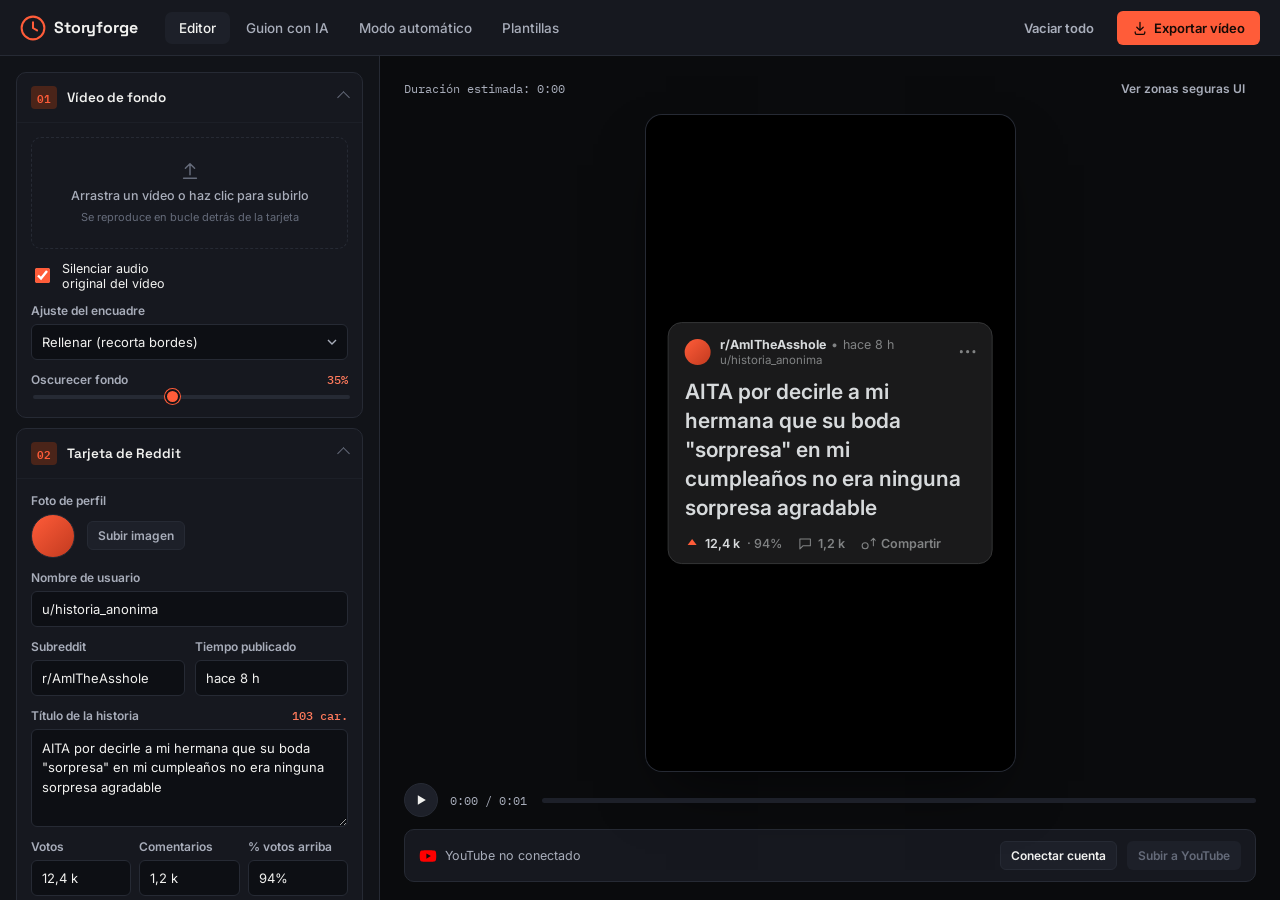
==== commit 567aef6b: "Add files via upload" ====
--- a/index.html
+++ b/index.html
@@ -1,1752 +1,718 @@
 <!DOCTYPE html>
 <html lang="es">
 <head>
-    <meta charset="UTF-8">
-    <meta name="viewport" content="width=device-width, initial-scale=1.0">
-    <title>Reddit Story Video Creator</title>
-    <!-- Librería para corregir duración de WebM -->
-    <script src="https://cdn.jsdelivr.net/npm/webm-duration-fix@1.0.5/index.min.js"></script>
-    <style>
-        :root {
-            --bg: #0d0d0d;
-            --panel: #1a1a1a;
-            --panel2: #242424;
-            --border: #333;
-            --text: #e0e0e0;
-            --text-dim: #999;
-            --accent: #ff4500;
-            --accent2: #4caf50;
-            --accent3: #2196f3;
-            --danger: #f44336;
-            --radius: 10px;
-            --radius-sm: 6px;
-        }
-        * {
-            box-sizing: border-box;
-            margin: 0;
-            padding: 0;
-        }
-        body {
-            font-family: 'Segoe UI', system-ui, -apple-system, sans-serif;
-            background: var(--bg);
-            color: var(--text);
-            min-height: 100vh;
-            display: flex;
-            flex-direction: column;
-            overflow-x: hidden;
-        }
-        header {
-            background: var(--panel);
-            padding: 12px 20px;
-            display: flex;
-            align-items: center;
-            gap: 16px;
-            border-bottom: 1px solid var(--border);
-            flex-wrap: wrap;
-        }
-        header h1 {
-            font-size: 1.3em;
-            color: var(--accent);
-            white-space: nowrap;
-        }
-        header h1 span {
-            color: var(--text);
-            font-weight: 400;
-            font-size: 0.7em;
-        }
-        .header-status {
-            display: flex;
-            gap: 12px;
-            align-items: center;
-            margin-left: auto;
-            font-size: 0.8em;
-            color: var(--text-dim);
-        }
-        .status-dot {
-            width: 8px;
-            height: 8px;
-            border-radius: 50%;
-            display: inline-block;
-            margin-right: 4px;
-        }
-        .status-dot.green { background: var(--accent2); }
-        .status-dot.red { background: var(--danger); }
-        .status-dot.yellow { background: #ff9800; }
-        .main-layout {
-            display: flex;
-            flex: 1;
-            min-height: 0;
-            gap: 0;
-            flex-wrap: wrap;
-        }
-        .preview-panel {
-            flex: 1;
-            min-width: 280px;
-            display: flex;
-            flex-direction: column;
-            align-items: center;
-            justify-content: center;
-            padding: 10px;
-            background: #0a0a0a;
-            gap: 8px;
-            min-height: 400px;
-        }
-        .preview-panel canvas {
-            border-radius: var(--radius);
-            border: 2px solid var(--border);
-            max-width: 95%;
-            max-height: 80vh;
-            width: auto;
-            height: auto;
-            object-fit: contain;
-            background: #111;
-            box-shadow: 0 4px 30px rgba(0, 0, 0, 0.6);
-        }
-        .preview-info {
-            font-size: 0.8em;
-            color: var(--text-dim);
-            text-align: center;
-            line-height: 1.5;
-        }
-        .preview-info strong { color: var(--text); }
-        .controls-panel {
-            width: 420px;
-            min-width: 320px;
-            background: var(--panel);
-            border-left: 1px solid var(--border);
-            display: flex;
-            flex-direction: column;
-            max-height: calc(100vh - 60px);
-            overflow-y: auto;
-        }
-        .tabs {
-            display: flex;
-            flex-wrap: wrap;
-            background: var(--panel2);
-            border-bottom: 1px solid var(--border);
-            position: sticky;
-            top: 0;
-            z-index: 10;
-        }
-        .tab-btn {
-            flex: 1;
-            min-width: 60px;
-            padding: 10px 8px;
-            background: transparent;
-            border: none;
-            color: var(--text-dim);
-            cursor: pointer;
-            font-size: 0.75em;
-            border-bottom: 3px solid transparent;
-            transition: all 0.2s;
-            white-space: nowrap;
-            text-align: center;
-        }
-        .tab-btn:hover { color: var(--text); background: rgba(255,255,255,0.05); }
-        .tab-btn.active {
-            color: var(--accent);
-            border-bottom-color: var(--accent);
-            background: rgba(255,69,0,0.08);
-        }
-        .tab-content {
-            display: none;
-            padding: 18px;
-            flex: 1;
-        }
-        .tab-content.active { display: block; }
-        .form-group { margin-bottom: 16px; }
-        .form-group label {
-            display: block;
-            font-size: 0.8em;
-            color: var(--text-dim);
-            margin-bottom: 5px;
-            font-weight: 600;
-            text-transform: uppercase;
-            letter-spacing: 0.3px;
-        }
-        .form-group input,
-        .form-group textarea,
-        .form-group select {
-            width: 100%;
-            padding: 10px 12px;
-            background: var(--panel2);
-            border: 1px solid var(--border);
-            border-radius: var(--radius-sm);
-            color: var(--text);
-            font-size: 0.9em;
-            transition: border 0.2s;
-            font-family: inherit;
-        }
-        .form-group input:focus,
-        .form-group textarea:focus,
-        .form-group select:focus {
-            outline: none;
-            border-color: var(--accent);
-        }
-        .form-group textarea { min-height: 100px; resize: vertical; }
-        .form-group input[type="file"] {
-            padding: 8px;
-            font-size: 0.8em;
-            background: var(--panel2);
-            cursor: pointer;
-        }
-        .form-group input[type="file"]::file-selector-button {
-            background: var(--accent);
-            color: #fff;
-            border: none;
-            padding: 6px 12px;
-            border-radius: 4px;
-            cursor: pointer;
-            margin-right: 8px;
-            font-size: 0.85em;
-        }
-        .btn {
-            display: inline-flex;
-            align-items: center;
-            justify-content: center;
-            gap: 6px;
-            padding: 10px 18px;
-            border: none;
-            border-radius: var(--radius-sm);
-            cursor: pointer;
-            font-size: 0.85em;
-            font-weight: 600;
-            transition: all 0.2s;
-            font-family: inherit;
-            letter-spacing: 0.2px;
-        }
-        .btn:hover { transform: translateY(-1px); box-shadow: 0 4px 12px rgba(0,0,0,0.3); }
-        .btn:disabled { opacity: 0.5; cursor: not-allowed; transform: none; }
-        .btn-primary { background: var(--accent); color: #fff; }
-        .btn-primary:hover { background: #e03e00; }
-        .btn-secondary { background: var(--panel2); color: var(--text); border: 1px solid var(--border); }
-        .btn-secondary:hover { background: #2e2e2e; }
-        .btn-green { background: var(--accent2); color: #fff; }
-        .btn-green:hover { background: #3d8b40; }
-        .btn-blue { background: var(--accent3); color: #fff; }
-        .btn-danger { background: var(--danger); color: #fff; }
-        .btn-sm { padding: 6px 12px; font-size: 0.75em; }
-        .btn-row { display: flex; gap: 8px; flex-wrap: wrap; margin-top: 8px; }
-        .divider { border: none; border-top: 1px solid var(--border); margin: 18px 0; }
-        .progress-bar-container {
-            width: 100%;
-            height: 6px;
-            background: var(--panel2);
-            border-radius: 3px;
-            overflow: hidden;
-            margin: 10px 0;
-        }
-        .progress-bar {
-            height: 100%;
-            background: var(--accent);
-            border-radius: 3px;
-            transition: width 0.3s;
-            width: 0%;
-        }
-        .recording-indicator {
-            display: none;
-            align-items: center;
-            gap: 8px;
-            color: var(--danger);
-            font-weight: 600;
-            font-size: 0.85em;
-            margin-top: 10px;
-        }
-        .recording-indicator.active { display: flex; }
-        .recording-indicator .pulse {
-            width: 10px;
-            height: 10px;
-            background: var(--danger);
-            border-radius: 50%;
-            animation: pulse 1s infinite;
-        }
-        @keyframes pulse {
-            0%, 100% { opacity: 1; transform: scale(1); }
-            50% { opacity: 0.3; transform: scale(1.5); }
-        }
-        .ollama-status { display: flex; align-items: center; gap: 6px; font-size: 0.8em; color: var(--text-dim); margin-top: 5px; }
-        .voice-list { max-height: 150px; overflow-y: auto; border: 1px solid var(--border); border-radius: var(--radius-sm); background: var(--panel2); }
-        .voice-option {
-            display: flex;
-            align-items: center;
-            gap: 8px;
-            padding: 8px 12px;
-            cursor: pointer;
-            font-size: 0.85em;
-            border-bottom: 1px solid var(--border);
-            transition: background 0.15s;
-        }
-        .voice-option:last-child { border-bottom: none; }
-        .voice-option:hover { background: rgba(255,255,255,0.05); }
-        .voice-option.active { background: rgba(255,69,0,0.15); color: var(--accent); }
-        .voice-option .voice-name { flex: 1; }
-        .voice-option .voice-lang { font-size: 0.75em; color: var(--text-dim); }
-        .mini-preview {
-            position: relative;
-            width: 100%;
-            max-width: 200px;
-            margin: 0 auto;
-        }
-        .mini-preview img {
-            width: 100%;
-            border-radius: 50%;
-            aspect-ratio: 1;
-            object-fit: cover;
-            border: 2px solid var(--border);
-        }
-        .hidden { display: none !important; }
-        .checkbox-group { display: flex; align-items: center; gap: 8px; margin: 6px 0; }
-        .checkbox-group input[type="checkbox"] { width: 18px; height: 18px; cursor: pointer; accent-color: var(--accent); }
-        .checkbox-group label {
-            font-size: 0.85em;
-            cursor: pointer;
-            text-transform: none;
-            letter-spacing: 0;
-            font-weight: 400;
-            color: var(--text);
-            margin: 0;
-        }
-        .slider-group { display: flex; gap: 12px; align-items: center; }
-        .slider-group input[type="range"] { flex: 1; }
-        .slider-group .slider-value { min-width: 50px; text-align: center; font-weight: 600; color: var(--accent); }
-        @media (max-width: 900px) {
-            .main-layout { flex-direction: column; }
-            .controls-panel { width: 100%; max-height: none; border-left: none; border-top: 1px solid var(--border); }
-            .preview-panel { min-height: 300px; padding: 10px; }
-            .preview-panel canvas { max-height: 50vh; }
-            .tabs { position: static; }
-        }
-        .youtube-section {
-            background: rgba(255,0,0,0.08);
-            border: 1px solid rgba(255,0,0,0.3);
-            border-radius: var(--radius-sm);
-            padding: 14px;
-            margin-top: 10px;
-        }
-        .youtube-section h4 { color: #ff6b6b; font-size: 0.9em; margin-bottom: 8px; }
-        .duration-display {
-            font-size: 1.2em;
-            font-weight: 700;
-            color: var(--accent2);
-            text-align: center;
-            padding: 10px;
-            background: var(--panel2);
-            border-radius: var(--radius-sm);
-        }
-        .duration-display small { font-weight: 400; font-size: 0.6em; color: var(--text-dim); }
-        .toast {
-            position: fixed;
-            bottom: 20px;
-            right: 20px;
-            padding: 14px 20px;
-            border-radius: var(--radius-sm);
-            color: #fff;
-            font-weight: 600;
-            font-size: 0.85em;
-            z-index: 1000;
-            animation: slideUp 0.3s ease-out;
-            box-shadow: 0 4px 20px rgba(0,0,0,0.5);
-        }
-        .toast.success { background: var(--accent2); }
-        .toast.error { background: var(--danger); }
-        .toast.info { background: var(--accent3); }
-        @keyframes slideUp {
-            from { opacity: 0; transform: translateY(20px); }
-            to { opacity: 1; transform: translateY(0); }
-        }
-        .word-count-display { font-size: 0.75em; color: var(--text-dim); margin-top: 4px; }
-        .size-input-group { display: flex; gap: 10px; align-items: center; }
-        .size-input-group input { flex: 1; min-width: 0; }
-    </style>
+<meta charset="UTF-8">
+<meta name="viewport" content="width=device-width, initial-scale=1.0">
+<title>Storyforge — Generador de vídeos Reddit</title>
+<link rel="stylesheet" href="css/style.css">
 </head>
 <body>
-    <header>
-        <h1>📖 Reddit<span>Story Video Creator</span></h1>
-        <div class="header-status">
-            <span><span class="status-dot yellow" id="ollamaDot"></span>Ollama: <span id="ollamaStatusText">No conectado</span></span>
-            <span><span class="status-dot yellow" id="ytDot"></span>YouTube: <span id="ytStatusText">No conectado</span></span>
-        </div>
-    </header>
-
-    <div class="main-layout">
-        <!-- Preview Panel -->
-        <div class="preview-panel" id="previewPanel">
-            <canvas id="mainCanvas" width="540" height="960"></canvas>
-            <div class="preview-info">
-                <strong>Previsualización</strong> · 1080×1920 (escalado a 540×960)<br>
-                <span id="durationLabel">Duración estimada: <strong>0.0s</strong></span>
-            </div>
-        </div>
-
-        <!-- Controls Panel -->
-        <div class="controls-panel">
-            <div class="tabs" id="tabsContainer">
-                <button class="tab-btn active" data-tab="tab-video">🎬 Video</button>
-                <button class="tab-btn" data-tab="tab-reddit">📝 Reddit Card</button>
-                <button class="tab-btn" data-tab="tab-audio">🔊 Audio</button>
-                <button class="tab-btn" data-tab="tab-ai">🤖 IA</button>
-                <button class="tab-btn" data-tab="tab-ai-response">📄 Respuesta IA</button>
-                <button class="tab-btn" data-tab="tab-export">📤 Exportar</button>
-            </div>
-
-            <!-- TAB: VIDEO -->
-            <div class="tab-content active" id="tab-video">
-                <div class="form-group">
-                    <label>Video de fondo (bucle)</label>
-                    <input type="file" id="bgVideoInput" accept="video/*">
-                    <div style="margin-top:6px;font-size:0.75em;color:var(--text-dim)">Se reproducirá en bucle durante todo el video.</div>
+
+<div class="app">
+
+  <!-- ============ TOPBAR ============ -->
+  <header class="topbar">
+    <div class="topbar-brand">
+      <svg class="brand-mark" viewBox="0 0 32 32" fill="none" width="26" height="26">
+        <circle cx="16" cy="16" r="14" stroke="currentColor" stroke-width="2.5"/>
+        <path d="M16 9 L16 16 L21 19" stroke="currentColor" stroke-width="2.5" stroke-linecap="round"/>
+      </svg>
+      <span>Storyforge</span>
+    </div>
+
+    <nav class="topbar-tabs" role="tablist">
+      <button class="ttab is-active" data-panel="panel-editor" role="tab" aria-selected="true">Editor</button>
+      <button class="ttab" data-panel="panel-ia" role="tab" aria-selected="false">Guion con IA</button>
+      <button class="ttab" data-panel="panel-auto" role="tab" aria-selected="false">Modo automático</button>
+      <button class="ttab" data-panel="panel-plantillas" role="tab" aria-selected="false">Plantillas</button>
+    </nav>
+
+    <div class="topbar-actions">
+      <button class="btn btn-ghost" id="btn-reset" title="Borrar todo y empezar de cero">Vaciar todo</button>
+      <button class="btn btn-primary" id="btn-export">
+        <svg viewBox="0 0 20 20" fill="none" width="16" height="16"><path d="M10 3v10m0 0l-4-4m4 4l4-4M4 15v1a2 2 0 002 2h8a2 2 0 002-2v-1" stroke="currentColor" stroke-width="1.6" stroke-linecap="round" stroke-linejoin="round"/></svg>
+        Exportar vídeo
+      </button>
+    </div>
+  </header>
+
+  <!-- ============ MAIN LAYOUT ============ -->
+  <div class="workspace">
+
+    <!-- ======================================================= -->
+    <!-- PANEL IZQUIERDO: EDITOR MANUAL                          -->
+    <!-- ======================================================= -->
+    <section class="panel panel-controls" id="panel-editor" data-panel-view>
+
+      <!-- --- FONDO --- -->
+      <details class="accordion" open>
+        <summary>
+          <span class="acc-num">01</span>
+          <span class="acc-title">Vídeo de fondo</span>
+        </summary>
+        <div class="acc-body">
+          <label class="field-drop" id="drop-bg">
+            <input type="file" id="input-bg-video" accept="video/*" hidden>
+            <svg viewBox="0 0 24 24" fill="none" width="22" height="22"><path d="M12 16V4m0 0L7 9m5-5l5 5M5 20h14" stroke="currentColor" stroke-width="1.6" stroke-linecap="round" stroke-linejoin="round"/></svg>
+            <span id="bg-drop-label">Arrastra un vídeo o haz clic para subirlo</span>
+            <span class="field-hint">Se reproduce en bucle detrás de la tarjeta</span>
+          </label>
+          <div class="row-split">
+            <label class="field-check">
+              <input type="checkbox" id="chk-bg-mute" checked>
+              <span>Silenciar audio original del vídeo</span>
+            </label>
+          </div>
+          <div class="field">
+            <label>Ajuste del encuadre</label>
+            <select id="sel-bg-fit">
+              <option value="cover" selected>Rellenar (recorta bordes)</option>
+              <option value="contain">Ajustar (bordes negros)</option>
+            </select>
+          </div>
+          <div class="field">
+            <label>Oscurecer fondo <span class="field-value" id="val-bg-dim">35%</span></label>
+            <input type="range" id="range-bg-dim" min="0" max="80" value="35">
+          </div>
+        </div>
+      </details>
+
+      <!-- --- TARJETA REDDIT --- -->
+      <details class="accordion" open>
+        <summary>
+          <span class="acc-num">02</span>
+          <span class="acc-title">Tarjeta de Reddit</span>
+        </summary>
+        <div class="acc-body">
+
+          <div class="field">
+            <label>Foto de perfil</label>
+            <div class="avatar-row">
+              <div class="avatar-preview" id="avatar-preview"></div>
+              <label class="btn btn-secondary btn-sm">
+                Subir imagen
+                <input type="file" id="input-avatar" accept="image/*" hidden>
+              </label>
+            </div>
+          </div>
+
+          <div class="field">
+            <label>Nombre de usuario</label>
+            <input type="text" id="txt-username" value="u/historia_anonima" maxlength="40">
+          </div>
+
+          <div class="row-split">
+            <div class="field">
+              <label>Subreddit</label>
+              <input type="text" id="txt-subreddit" value="r/AmITheAsshole" maxlength="40">
+            </div>
+            <div class="field">
+              <label>Tiempo publicado</label>
+              <input type="text" id="txt-time" value="hace 8 h" maxlength="20">
+            </div>
+          </div>
+
+          <div class="field">
+            <label>Título de la historia <span class="field-value" id="val-title-count">0 car.</span></label>
+            <textarea id="txt-title" rows="4" maxlength="300" placeholder="Escribe aquí el título largo que se verá en la tarjeta...">AITA por decirle a mi hermana que su boda "sorpresa" en mi cumpleaños no era ninguna sorpresa agradable</textarea>
+          </div>
+
+          <div class="row-split-3">
+            <div class="field">
+              <label>Votos</label>
+              <input type="text" id="txt-votes" value="12,4 k">
+            </div>
+            <div class="field">
+              <label>Comentarios</label>
+              <input type="text" id="txt-comments" value="1,2 k">
+            </div>
+            <div class="field">
+              <label>% votos arriba</label>
+              <input type="text" id="txt-percent" value="94%">
+            </div>
+          </div>
+
+          <div class="field">
+            <label>Ancho de la tarjeta <span class="field-value" id="val-card-width">88%</span></label>
+            <input type="range" id="range-card-width" min="50" max="98" value="88">
+          </div>
+
+          <div class="field">
+            <label>Posición vertical <span class="field-value" id="val-card-offset">Centro</span></label>
+            <input type="range" id="range-card-offset" min="-50" max="50" value="0">
+          </div>
+
+          <div class="field">
+            <label>Tema de la tarjeta</label>
+            <select id="sel-card-theme">
+              <option value="dark" selected>Oscuro (estilo app Reddit)</option>
+              <option value="light">Claro</option>
+            </select>
+          </div>
+
+        </div>
+      </details>
+
+      <!-- --- NARRACIÓN --- -->
+      <details class="accordion" open>
+        <summary>
+          <span class="acc-num">03</span>
+          <span class="acc-title">Narración por voz</span>
+        </summary>
+        <div class="acc-body">
+
+          <div class="field">
+            <label>Historia completa (solo se escucha, no aparece en pantalla)</label>
+            <textarea id="txt-story" rows="8" placeholder="Pega o escribe aquí toda la historia que se narrará por voz..."></textarea>
+            <span class="field-hint" id="story-word-count">0 palabras · ≈ 0:00 estimado</span>
+          </div>
+
+          <div class="field">
+            <label>Motor de voz</label>
+            <select id="sel-voice-engine">
+              <option value="browser" selected>Voz del navegador (gratis)</option>
+              <option value="elevenlabs">ElevenLabs (API key propia, más realista)</option>
+            </select>
+          </div>
+
+          <!-- Sub-bloque: navegador -->
+          <div id="voice-block-browser" class="voice-block">
+            <div class="field">
+              <label>Voz</label>
+              <select id="sel-browser-voice"></select>
+            </div>
+            <div class="row-split">
+              <div class="field">
+                <label>Velocidad <span class="field-value" id="val-voice-rate">1.0×</span></label>
+                <input type="range" id="range-voice-rate" min="0.6" max="1.6" step="0.05" value="1.0">
+              </div>
+              <div class="field">
+                <label>Tono <span class="field-value" id="val-voice-pitch">1.0</span></label>
+                <input type="range" id="range-voice-pitch" min="0.5" max="1.8" step="0.05" value="1.0">
+              </div>
+            </div>
+            <details class="mini-help">
+              <summary>Voz del navegador: cómo conseguir que se grabe de verdad</summary>
+              <p>Esta voz sale por el <strong>audio del sistema / de la ventana de Chrome</strong>, no por el audio de la pestaña — así que al pulsar "Generar audio", en el diálogo que te muestre el navegador tienes que elegir <strong>"Ventana"</strong> → esta ventana de Chrome (no "Pestaña") y marcar la casilla <strong>"Compartir audio"</strong>. Con pestaña, el sonido de esta voz no llega a capturarse; silenciar solo la pestaña de Storyforge tampoco la calla, porque no vive ahí.</p>
+              <p>Si eliges pestaña por error, o cancelas el diálogo, el vídeo se genera igualmente con la duración correcta pero en silencio, y te avisamos para que lo repitas bien.</p>
+              <p>Si prefieres no depender de este diálogo cada vez, usa <strong>ElevenLabs</strong> arriba: genera un archivo de audio real sin necesidad de compartir pantalla.</p>
+            </details>
+          </div>
+
+          <!-- Sub-bloque: elevenlabs -->
+          <div id="voice-block-eleven" class="voice-block" hidden>
+            <div class="field">
+              <label>API key de ElevenLabs</label>
+              <input type="password" id="txt-eleven-key" placeholder="sk_...">
+              <span class="field-hint">Se guarda solo en tu navegador (localStorage), nunca sale de tu equipo salvo hacia la API de ElevenLabs.</span>
+            </div>
+            <div class="field">
+              <label>Voice ID</label>
+              <input type="text" id="txt-eleven-voiceid" placeholder="ej. 21m00Tcm4TlvDq8ikWAM">
+              <button class="btn btn-secondary btn-sm" id="btn-eleven-list" type="button">Cargar mis voces</button>
+              <select id="sel-eleven-voice" hidden></select>
+            </div>
+            <div class="row-split">
+              <div class="field">
+                <label>Estabilidad <span class="field-value" id="val-eleven-stability">0.5</span></label>
+                <input type="range" id="range-eleven-stability" min="0" max="1" step="0.05" value="0.5">
+              </div>
+              <div class="field">
+                <label>Similitud <span class="field-value" id="val-eleven-similarity">0.75</span></label>
+                <input type="range" id="range-eleven-similarity" min="0" max="1" step="0.05" value="0.75">
+              </div>
+            </div>
+          </div>
+
+          <div class="btn-row">
+            <button class="btn btn-secondary" id="btn-preview-voice" type="button">▶ Escuchar voz de prueba</button>
+            <button class="btn btn-secondary" id="btn-generate-audio" type="button">Generar audio de la narración</button>
+          </div>
+          <div class="audio-status" id="audio-status">Sin audio generado todavía.</div>
+          <audio id="player-narration" controls hidden style="width:100%;margin-top:8px;"></audio>
+
+        </div>
+      </details>
+
+      <!-- --- SUBTÍTULOS OPCIONALES --- -->
+      <details class="accordion">
+        <summary>
+          <span class="acc-num">04</span>
+          <span class="acc-title">Opciones avanzadas</span>
+        </summary>
+        <div class="acc-body">
+          <div class="field">
+            <label>Formato de salida</label>
+            <select id="sel-aspect">
+              <option value="9:16" selected>9:16 vertical (Shorts / Reels / TikTok)</option>
+              <option value="1:1">1:1 cuadrado</option>
+              <option value="16:9">16:9 horizontal</option>
+            </select>
+          </div>
+          <div class="field">
+            <label>Calidad de exportación</label>
+            <select id="sel-export-quality">
+              <option value="full" selected>Completa (1080p) — más nítido, exige más del equipo</option>
+              <option value="reduced">Reducida (720p) — más fluido si el vídeo va a trompicones</option>
+            </select>
+            <span class="field-hint">Si al exportar el vídeo se ve entrecortado, prueba con calidad reducida: baja la carga de renderizado en tiempo real y suele arreglarlo.</span>
+          </div>
+          <div class="field">
+            <label>Segundos de espera al inicio (antes de que empiece la voz)</label>
+            <input type="number" id="num-lead-in" value="0" min="0" max="10" step="0.5">
+          </div>
+          <div class="field">
+            <label>Segundos extra al final tras acabar la voz</label>
+            <input type="number" id="num-lead-out" value="1" min="0" max="10" step="0.5">
+          </div>
+          <label class="field-check">
+            <input type="checkbox" id="chk-fade-audio" checked>
+            <span>Fundido de salida del audio de fondo al terminar</span>
+          </label>
+        </div>
+      </details>
+
+    </section>
+
+    <!-- ======================================================= -->
+    <!-- PANEL IA                                                 -->
+    <!-- ======================================================= -->
+    <section class="panel panel-controls" id="panel-ia" data-panel-view hidden>
+
+      <details class="accordion" open>
+        <summary>
+          <span class="acc-num">01</span>
+          <span class="acc-title">Conexión con Ollama</span>
+        </summary>
+        <div class="acc-body">
+          <div class="field">
+            <label>URL del servidor Ollama</label>
+            <input type="text" id="txt-ollama-url" value="http://localhost:11434">
+          </div>
+          <div class="btn-row">
+            <button class="btn btn-secondary" id="btn-ollama-connect" type="button">Conectar y listar modelos</button>
+          </div>
+          <div class="conn-status" id="ollama-status">
+            <span class="dot dot-off"></span> No conectado
+          </div>
+          <details class="mini-help">
+            <summary>Ollama no conecta, ¿qué hago?</summary>
+            <p>Por defecto Ollama solo acepta peticiones desde <code>localhost</code>, y esta web corre en el navegador con otro origen, así que la petición se bloquea (CORS). Arranca Ollama así:</p>
+            <p><strong>Windows (PowerShell):</strong><br><code>setx OLLAMA_ORIGINS "*"</code> y reinicia Ollama.</p>
+            <p><strong>Mac / Linux:</strong><br><code>OLLAMA_ORIGINS=* ollama serve</code></p>
+            <p>Si sigue sin ir, prueba también <code>OLLAMA_HOST=0.0.0.0</code>.</p>
+          </details>
+          <div class="field">
+            <label>Modelo</label>
+            <select id="sel-ollama-model" disabled>
+              <option>Conecta primero</option>
+            </select>
+          </div>
+        </div>
+      </details>
+
+      <details class="accordion" open>
+        <summary>
+          <span class="acc-num">02</span>
+          <span class="acc-title">Instrucciones para la IA</span>
+        </summary>
+        <div class="acc-body">
+          <div class="field">
+            <label>Tema / idea general de la historia</label>
+            <textarea id="txt-ia-tema" rows="3" placeholder="Ej: una historia de venganza en el trabajo, tono dramático, final satisfactorio para el protagonista..."></textarea>
+          </div>
+          <div class="row-split">
+            <div class="field">
+              <label>Estilo del subreddit</label>
+              <select id="sel-ia-subreddit-style">
+                <option value="AmITheAsshole">AITA (dilema moral, pide opinión)</option>
+                <option value="relationship_advice">Relationship Advice (drama de pareja)</option>
+                <option value="revenge">ProRevenge / PettyRevenge</option>
+                <option value="tifu">TIFU (cagada propia, tono cómico)</option>
+                <option value="confession">Confession (confesión seria)</option>
+                <option value="custom">Que lo decida la IA según el tema</option>
+              </select>
+            </div>
+            <div class="field">
+              <label>Tono</label>
+              <select id="sel-ia-tono">
+                <option value="dramatico">Dramático</option>
+                <option value="comico">Cómico</option>
+                <option value="tenso">Tenso / suspense</option>
+                <option value="emotivo">Emotivo</option>
+                <option value="custom">Que lo decida la IA según el tema</option>
+              </select>
+            </div>
+          </div>
+          <div class="field">
+            <label>Longitud de la historia <span class="field-value" id="val-ia-words">450 palabras</span></label>
+            <input type="range" id="range-ia-words" min="100" max="1200" step="25" value="450">
+            <span class="field-hint" id="ia-words-estimate">≈ 3 min de narración a velocidad normal</span>
+          </div>
+          <label class="field-check">
+            <input type="checkbox" id="chk-ia-primera-persona" checked>
+            <span>Narrar en primera persona</span>
+          </label>
+          <label class="field-check">
+            <input type="checkbox" id="chk-ia-giro" checked>
+            <span>Incluir un giro o remate al final</span>
+          </label>
+        </div>
+      </details>
+
+      <details class="accordion" open>
+        <summary>
+          <span class="acc-num">03</span>
+          <span class="acc-title">Generar</span>
+        </summary>
+        <div class="acc-body">
+          <div class="btn-row">
+            <button class="btn btn-primary btn-block" id="btn-ia-generate-all" type="button">✨ Generar título + subreddit + historia</button>
+          </div>
+          <div class="btn-row">
+            <button class="btn btn-secondary btn-sm" id="btn-ia-generate-title" type="button">Solo título</button>
+            <button class="btn btn-secondary btn-sm" id="btn-ia-generate-story" type="button">Solo historia</button>
+          </div>
+          <div class="ia-progress" id="ia-progress" hidden>
+            <div class="ia-progress-bar"><div class="ia-progress-fill" id="ia-progress-fill"></div></div>
+            <span id="ia-progress-label">Generando...</span>
+          </div>
+        </div>
+      </details>
+
+    </section>
+
+    <!-- Pestaña interna dentro del panel IA para ver texto crudo -->
+    <section class="panel panel-controls" id="panel-ia-output" data-panel-view hidden>
+      <div class="ia-output-header">
+        <h3>Salida de la IA</h3>
+        <span class="field-hint">Editable — se aplica en vivo a la tarjeta y a la narración</span>
+      </div>
+      <div class="field">
+        <label>Subreddit generado</label>
+        <input type="text" id="txt-ia-out-subreddit" placeholder="Aparecerá aquí tras generar...">
+      </div>
+      <div class="field">
+        <label>Título generado</label>
+        <textarea id="txt-ia-out-title" rows="4" placeholder="Aparecerá aquí tras generar..."></textarea>
+      </div>
+      <div class="field">
+        <label>Historia generada</label>
+        <textarea id="txt-ia-out-story" rows="14" placeholder="Aparecerá aquí tras generar..."></textarea>
+        <span class="field-hint" id="ia-out-word-count">0 palabras</span>
+      </div>
+      <div class="btn-row">
+        <button class="btn btn-primary" id="btn-ia-apply" type="button">Aplicar todo a la tarjeta y la narración</button>
+      </div>
+    </section>
+
+    <!-- ======================================================= -->
+    <!-- PANEL MODO AUTOMÁTICO                                    -->
+    <!-- ======================================================= -->
+    <section class="panel panel-controls" id="panel-auto" data-panel-view hidden>
+
+      <details class="accordion" open>
+        <summary>
+          <span class="acc-num">01</span>
+          <span class="acc-title">Qué hace cada vuelta</span>
+        </summary>
+        <div class="acc-body">
+          <p class="field-hint">Cada vuelta repite lo mismo: pide a la IA subreddit + título + historia, lo aplica a la tarjeta, genera el audio, renderiza el vídeo, y lo deja listo para descargar. Usa siempre el vídeo de fondo que tengas cargado ahora mismo y los ajustes de "Guion con IA" tal como estén configurados (tema, tono, longitud, etc).</p>
+          <p class="field-hint">Renderizar vídeo consume bastante CPU, y hacerlo varias veces seguidas sin descanso puede notarse en equipos más justos de recursos — si ves que el ordenador se ralentiza o algún vídeo tarda mucho más de lo normal, prueba a poner algo de tiempo entre generaciones en vez de 0.</p>
+          <div class="auto-requirement" id="auto-req-ollama">
+            <span class="dot dot-off"></span> Ollama conectado con un modelo elegido
+          </div>
+          <div class="auto-requirement" id="auto-req-bg">
+            <span class="dot dot-off"></span> Vídeo de fondo cargado
+          </div>
+          <details class="mini-help">
+            <summary>¿Y la subida a YouTube en el modo automático?</summary>
+            <p>Subir a YouTube necesita que inicies sesión en un diálogo real de Google — ningún navegador permite completar eso sin que una persona haga clic delante de la pantalla, así que <strong>no se puede automatizar del todo</strong>.</p>
+            <p>Si activas "Subir a YouTube tras cada render" abajo y ya tienes la cuenta conectada, cada vídeo generado se subirá automáticamente sin pedirte nada más — pero la primera conexión de la cuenta la tienes que hacer tú a mano antes de arrancar el lote, desde el botón "Conectar cuenta" del editor.</p>
+            <p>Si prefieres no conectar nada, deja esa opción desmarcada: los vídeos se generan y quedan listados abajo, listos para que subas los que quieras cuando quieras.</p>
+          </details>
+        </div>
+      </details>
+
+      <details class="accordion" open>
+        <summary>
+          <span class="acc-num">02</span>
+          <span class="acc-title">Configuración del lote</span>
+        </summary>
+        <div class="acc-body">
+          <div class="field">
+            <label>Número de vídeos a generar <span class="field-value" id="val-auto-count">3</span></label>
+            <input type="range" id="range-auto-count" min="1" max="50" value="3">
+          </div>
+          <div class="field">
+            <label>Tiempo entre generaciones <span class="field-value" id="val-auto-interval">0 min</span></label>
+            <input type="range" id="range-auto-interval" min="0" max="60" step="1" value="0">
+            <span class="field-hint">De 0 (sin espera, la siguiente arranca en cuanto termina la anterior) a 60 minutos.</span>
+          </div>
+          <label class="field-check">
+            <input type="checkbox" id="chk-auto-upload-yt">
+            <span>Subir a YouTube automáticamente tras cada render (necesita la cuenta ya conectada)</span>
+          </label>
+          <label class="field-check">
+            <input type="checkbox" id="chk-auto-vary-subreddit" checked>
+            <span>Dejar que la IA elija subreddit y tono libremente en cada vuelta (recomendado para variedad)</span>
+          </label>
+        </div>
+      </details>
+
+      <details class="accordion" open>
+        <summary>
+          <span class="acc-num">03</span>
+          <span class="acc-title">Ejecutar</span>
+        </summary>
+        <div class="acc-body">
+          <div class="btn-row">
+            <button class="btn btn-primary btn-block" id="btn-auto-start" type="button">▶ Iniciar lote automático</button>
+            <button class="btn btn-secondary btn-block" id="btn-auto-stop" type="button" hidden>⏹ Detener tras esta vuelta</button>
+          </div>
+          <div class="auto-progress" id="auto-progress" hidden>
+            <div class="ia-progress-bar"><div class="ia-progress-fill" id="auto-progress-fill"></div></div>
+            <span id="auto-progress-label">Vídeo 1 de 3 · Generando historia...</span>
+          </div>
+          <div class="auto-countdown" id="auto-countdown" hidden>
+            Siguiente vídeo en <span id="auto-countdown-time">--:--</span>
+            <button class="btn btn-ghost btn-sm" id="btn-auto-skip-wait" type="button">Saltar espera</button>
+          </div>
+        </div>
+      </details>
+
+      <details class="accordion" open>
+        <summary>
+          <span class="acc-num">04</span>
+          <span class="acc-title">Resultado del lote</span>
+        </summary>
+        <div class="acc-body">
+          <div id="auto-log" class="auto-log">
+            <p class="field-hint">Todavía no se ha ejecutado ningún lote.</p>
+          </div>
+        </div>
+      </details>
+
+    </section>
+
+    <!-- ======================================================= -->
+    <!-- PANEL PLANTILLAS                                         -->
+    <!-- ======================================================= -->
+    <section class="panel panel-controls" id="panel-plantillas" data-panel-view hidden>
+      <details class="accordion" open>
+        <summary>
+          <span class="acc-num">01</span>
+          <span class="acc-title">Guardar plantilla actual</span>
+        </summary>
+        <div class="acc-body">
+          <div class="field">
+            <label>Nombre de la plantilla</label>
+            <input type="text" id="txt-template-name" placeholder="Ej: Estilo AITA nocturno">
+          </div>
+          <div class="btn-row">
+            <button class="btn btn-primary" id="btn-template-save" type="button">Guardar como plantilla</button>
+          </div>
+          <span class="field-hint">Guarda todos los textos, colores, ajustes de voz y de vídeo. El vídeo de fondo en sí no se guarda (pesa demasiado), solo el resto.</span>
+        </div>
+      </details>
+
+      <details class="accordion" open>
+        <summary>
+          <span class="acc-num">02</span>
+          <span class="acc-title">Mis plantillas</span>
+        </summary>
+        <div class="acc-body">
+          <div id="template-list" class="template-list">
+            <p class="field-hint">Todavía no has guardado ninguna plantilla.</p>
+          </div>
+        </div>
+      </details>
+
+      <details class="accordion" open>
+        <summary>
+          <span class="acc-num">03</span>
+          <span class="acc-title">Importar / exportar</span>
+        </summary>
+        <div class="acc-body">
+          <div class="btn-row">
+            <button class="btn btn-secondary" id="btn-export-settings" type="button">Exportar ajustes actuales (.json)</button>
+            <label class="btn btn-secondary">
+              Importar ajustes (.json)
+              <input type="file" id="input-import-settings" accept="application/json" hidden>
+            </label>
+          </div>
+          <div class="btn-row">
+            <button class="btn btn-secondary" id="btn-export-templates" type="button">Exportar todas las plantillas (.json)</button>
+            <label class="btn btn-secondary">
+              Importar plantillas (.json)
+              <input type="file" id="input-import-templates" accept="application/json" hidden>
+            </label>
+          </div>
+        </div>
+      </details>
+    </section>
+
+    <!-- ======================================================= -->
+    <!-- PREVIEW (siempre visible, columna derecha)               -->
+    <!-- ======================================================= -->
+    <section class="panel panel-preview">
+
+      <div class="preview-toolbar">
+        <span class="preview-duration" id="preview-duration">Duración estimada: 0:00</span>
+        <button class="btn btn-ghost btn-sm" id="btn-toggle-safe" type="button">Ver zonas seguras UI</button>
+      </div>
+
+      <div class="preview-stage">
+        <div class="canvas-frame" id="canvas-frame" data-aspect="9:16">
+
+          <video id="preview-bg-video" muted loop playsinline></video>
+          <div class="canvas-dim" id="canvas-dim"></div>
+
+          <div class="safe-zones" id="safe-zones" hidden>
+            <div class="safe-zone safe-top"></div>
+            <div class="safe-zone safe-bottom"></div>
+          </div>
+
+          <div class="reddit-card" id="reddit-card">
+            <div class="rc-head">
+              <div class="rc-avatar" id="rc-avatar"></div>
+              <div class="rc-head-text">
+                <div class="rc-sub-row">
+                  <span class="rc-subreddit" id="rc-subreddit">r/AmITheAsshole</span>
+                  <span class="rc-dot">•</span>
+                  <span class="rc-time" id="rc-time">hace 8 h</span>
                 </div>
-                <div class="form-group">
-                    <label>Nivel de oscurecimiento del fondo</label>
-                    <input type="range" id="darkOverlay" min="0" max="0.7" step="0.05" value="0.35">
-                    <div style="font-size:0.75em;color:var(--text-dim)">Valor: <span id="darkOverlayVal">0.35</span></div>
-                </div>
-
-                <!-- Control de tamaño y escala -->
-                <div class="form-group">
-                    <label>📐 Tamaño de la tarjeta (px)</label>
-                    <div class="size-input-group">
-                        <div style="flex:1;">
-                            <label style="font-size:0.7em;">Ancho</label>
-                            <input type="number" id="cardWidthPx" min="200" max="1000" step="10" value="842">
-                        </div>
-                        <div style="flex:1;">
-                            <label style="font-size:0.7em;">Alto</label>
-                            <input type="number" id="cardHeightPx" min="150" max="1200" step="10" value="350">
-                        </div>
-                    </div>
-                    <div style="margin-top:8px;">
-                        <label style="font-size:0.75em;">🔍 Escala global de la tarjeta</label>
-                        <input type="range" id="cardScale" min="0.5" max="2.0" step="0.05" value="1.0">
-                        <div style="font-size:0.75em;color:var(--text-dim)">Escala: <span id="cardScaleVal">1.0x</span></div>
-                    </div>
-                    <div style="margin-top:8px;">
-                        <label style="font-size:0.75em;">Ajuste rápido de ancho (%)</label>
-                        <input type="range" id="cardWidthPct" min="40" max="95" step="1" value="78">
-                        <div style="font-size:0.75em;color:var(--text-dim)">Ancho: <span id="cardWidthPctVal">78%</span></div>
-                    </div>
-                </div>
-
-                <div class="form-group">
-                    <label>Posición vertical de la tarjeta (% desde arriba)</label>
-                    <input type="range" id="cardYPos" min="10" max="80" step="1" value="50">
-                    <div style="font-size:0.75em;color:var(--text-dim)">Posición: <span id="cardYPosVal">50%</span></div>
-                </div>
-
-                <!-- Espaciados -->
-                <div class="form-group">
-                    <label>📏 Espaciado interior</label>
-                    <div style="display:flex;gap:10px;flex-wrap:wrap;">
-                        <div style="flex:1;min-width:120px;">
-                            <label style="font-size:0.7em;">Padding superior</label>
-                            <input type="number" id="cardTopPadding" min="5" max="80" step="1" value="20">
-                        </div>
-                        <div style="flex:1;min-width:120px;">
-                            <label style="font-size:0.7em;">Espacio título-subreddit</label>
-                            <input type="number" id="cardTitleGap" min="5" max="80" step="1" value="30">
-                        </div>
-                    </div>
-                </div>
-                <button class="btn btn-secondary btn-sm" id="btnRemoveBgVideo">✖ Quitar video de fondo</button>
-            </div>
-
-            <!-- TAB: REDDIT CARD -->
-            <div class="tab-content" id="tab-reddit">
-                <div class="form-group">
-                    <label>Subreddit (sin "r/")</label>
-                    <input type="text" id="cardSubreddit" value="HistoriasDeReddit" maxlength="50">
-                </div>
-                <div class="form-group">
-                    <label>Título de la historia (largo)</label>
-                    <textarea id="cardTitle" rows="3" maxlength="500">Mi vecino descubrió que su esposa escondía un secreto increíble en el ático</textarea>
-                    <div style="font-size:0.7em;color:var(--text-dim)" id="titleCharCount">0 caracteres</div>
-                </div>
-                <div class="form-group">
-                    <label>Nombre de usuario</label>
-                    <input type="text" id="cardUsername" value="usuario_misterioso" maxlength="30">
-                </div>
-                <div class="form-group">
-                    <label>Foto de perfil</label>
-                    <input type="file" id="cardAvatarInput" accept="image/*">
-                    <div class="mini-preview" style="margin-top:8px;">
-                        <img id="avatarPreview" src="" alt="Avatar" style="display:none;">
-                    </div>
-                </div>
-                <div class="form-group" style="display:flex;gap:10px;flex-wrap:wrap;">
-                    <div style="flex:1;min-width:80px;">
-                        <label>👍 Likes</label>
-                        <input type="text" id="cardLikes" value="12.5k">
-                    </div>
-                    <div style="flex:1;min-width:80px;">
-                        <label>💬 Comentarios</label>
-                        <input type="text" id="cardComments" value="842">
-                    </div>
-                    <div style="flex:1;min-width:80px;">
-                        <label>🔗 Compartir</label>
-                        <input type="text" id="cardShares" value="356">
-                    </div>
-                </div>
-                <div class="form-group">
-                    <label>Premios / insignias (separados por comas)</label>
-                    <input type="text" id="cardAwards" value="🏆,🥇,💎" placeholder="Ej: 🏆,🥇">
-                </div>
-                <div class="checkbox-group">
-                    <input type="checkbox" id="cardShowAwards" checked>
-                    <label for="cardShowAwards">Mostrar premios</label>
-                </div>
-                <div class="checkbox-group">
-                    <input type="checkbox" id="cardShowVoteArrows" checked>
-                    <label for="cardShowVoteArrows">Mostrar flechas de votos</label>
-                </div>
-                <div class="checkbox-group">
-                    <input type="checkbox" id="cardDarkMode" checked>
-                    <label for="cardDarkMode">Modo oscuro de tarjeta</label>
-                </div>
-                <div class="form-group">
-                    <label>Color de acento de la tarjeta</label>
-                    <input type="color" id="cardAccentColor" value="#ff4500" style="height:36px;padding:2px;cursor:pointer;">
-                </div>
-                <div class="form-group">
-                    <label>📏 Tamaño de fuente del título</label>
-                    <input type="range" id="titleFontSize" min="20" max="48" step="1" value="32">
-                    <div style="font-size:0.75em;color:var(--text-dim)">Tamaño: <span id="titleFontSizeVal">32px</span></div>
-                </div>
-            </div>
-
-            <!-- TAB: AUDIO -->
-            <div class="tab-content" id="tab-audio">
-                <div class="form-group">
-                    <label>Historia completa (solo audio, no visible en video)</label>
-                    <textarea id="storyText" rows="8" placeholder="Escribe aquí la historia completa que será narrada por la voz...">Mi vecino siempre fue un hombre misterioso. Un día, mientras regaba las plantas, noté que entraba al ático con una linterna a las 3 de la mañana. Decidí investigar y lo que encontré cambió mi vida para siempre. Resulta que su esposa, a quien todos creían muerta, vivía en el ático desde hacía 20 años. La historia detrás de esto es aún más increíble de lo que imaginas.</textarea>
-                    <div class="word-count-display">Palabras: <span id="storyWordCount">0</span></div>
-                </div>
-                <hr class="divider">
-                <div class="form-group">
-                    <label>Motor de voz</label>
-                    <select id="ttsEngine">
-                        <option value="speechSynthesis">🗣️ SpeechSynthesis (gratis, navegador)</option>
-                        <option value="audioFile">📁 Subir archivo de audio</option>
-                        <option value="openai">🤖 OpenAI TTS (requiere API key)</option>
-                    </select>
-                </div>
-                <div id="ttsSpeechSynthesisSection">
-                    <div class="form-group">
-                        <label>Selecciona una voz</label>
-                        <div class="voice-list" id="voiceList">
-                            <div style="padding:10px;font-size:0.8em;color:var(--text-dim);">Cargando voces...</div>
-                        </div>
-                    </div>
-                    <div class="form-group">
-                        <label>Velocidad de habla</label>
-                        <input type="range" id="ttsRate" min="0.5" max="2" step="0.05" value="1">
-                        <div style="font-size:0.75em;color:var(--text-dim)">Velocidad: <span id="ttsRateVal">1.0x</span></div>
-                    </div>
-                    <div class="form-group">
-                        <label>Tono</label>
-                        <input type="range" id="ttsPitch" min="0.5" max="2" step="0.05" value="1">
-                        <div style="font-size:0.75em;color:var(--text-dim)">Tono: <span id="ttsPitchVal">1.0</span></div>
-                    </div>
-                    <div style="background:#2a2a2a;border-radius:6px;padding:10px;margin-top:10px;font-size:0.75em;color:var(--text-dim);">
-                        ⚠️ Para grabar audio con SpeechSynthesis, debes seleccionar "Compartir audio del sistema" en la ventana emergente al iniciar la grabación.
-                    </div>
-                </div>
-                <div id="ttsAudioFileSection" class="hidden">
-                    <div class="form-group">
-                        <label>Subir archivo de audio (MP3, WAV, etc.)</label>
-                        <input type="file" id="audioFileInput" accept="audio/*">
-                        <div style="font-size:0.75em;color:var(--text-dim);margin-top:4px;">El audio se reproducirá durante la grabación.</div>
-                    </div>
-                </div>
-                <div id="ttsOpenAISection" class="hidden">
-                    <div class="form-group">
-                        <label>API Key de OpenAI</label>
-                        <input type="password" id="openaiApiKey" placeholder="sk-...">
-                    </div>
-                    <div class="form-group">
-                        <label>Modelo de voz</label>
-                        <select id="openaiVoice">
-                            <option value="alloy">Alloy (neutral)</option>
-                            <option value="echo">Echo (masculino profundo)</option>
-                            <option value="fable">Fable (narrador)</option>
-                            <option value="onyx">Onyx (masculino serio)</option>
-                            <option value="nova">Nova (femenino suave)</option>
-                            <option value="shimmer">Shimmer (femenino cálido)</option>
-                        </select>
-                    </div>
-                    <div class="form-group">
-                        <label>Modelo TTS</label>
-                        <select id="openaiTtsModel">
-                            <option value="tts-1">tts-1 (rápido)</option>
-                            <option value="tts-1-hd">tts-1-hd (alta calidad)</option>
-                        </select>
-                    </div>
-                    <button class="btn btn-secondary btn-sm" id="btnGenerateOpenAIAudio">🎵 Generar audio con OpenAI</button>
-                    <div id="openaiAudioStatus" style="font-size:0.75em;margin-top:6px;color:var(--text-dim);"></div>
-                    <audio id="openaiAudioPlayer" controls style="width:100%;margin-top:8px;display:none;"></audio>
-                </div>
-                <hr class="divider">
-                <div class="form-group">
-                    <label>Prueba de voz</label>
-                    <button class="btn btn-secondary btn-sm" id="btnTestVoice">🔊 Probar voz (5 segundos)</button>
-                </div>
-            </div>
-
-            <!-- TAB: AI -->
-            <div class="tab-content" id="tab-ai">
-                <div class="form-group">
-                    <label>Conexión con Ollama</label>
-                    <div class="ollama-status" id="ollamaStatus">
-                        <span class="status-dot yellow"></span>
-                        <span>Comprobando conexión...</span>
-                    </div>
-                    <div class="btn-row">
-                        <button class="btn btn-secondary btn-sm" id="btnRefreshOllama">🔄 Refrescar</button>
-                        <button class="btn btn-secondary btn-sm" id="btnFetchModels">📋 Listar modelos</button>
-                    </div>
-                </div>
-                <div class="form-group">
-                    <label>Modelo de Ollama</label>
-                    <select id="ollamaModelSelect">
-                        <option value="">— Sin modelos disponibles —</option>
-                    </select>
-                </div>
-                <div class="form-group">
-                    <label>Número de palabras para la historia</label>
-                    <input type="number" id="aiWordCount" value="150" min="50" max="1000" step="10">
-                </div>
-                <div class="form-group">
-                    <label>Instrucciones adicionales para la IA (opcional)</label>
-                    <textarea id="aiCustomInstructions" rows="3" placeholder="Ej: Escribe una historia de terror con giro final inesperado..."></textarea>
-                </div>
-                <button class="btn btn-primary" id="btnGenerateAI">🤖 Generar historia con IA</button>
-                <div id="aiProgress" class="hidden" style="margin-top:10px;">
-                    <div class="progress-bar-container"><div class="progress-bar" id="aiProgressBar"></div></div>
-                    <div style="font-size:0.8em;color:var(--text-dim)" id="aiProgressText">Generando...</div>
-                </div>
-                <div id="aiError" class="hidden" style="margin-top:10px;color:var(--danger);font-size:0.8em;"></div>
-            </div>
-
-            <!-- TAB: AI RESPONSE -->
-            <div class="tab-content" id="tab-ai-response">
-                <div class="form-group">
-                    <label>Historia generada por IA (editable)</label>
-                    <textarea id="aiStoryText" rows="10" placeholder="La historia generada aparecerá aquí. Puedes editarla antes de usarla."></textarea>
-                    <div class="word-count-display">Palabras: <span id="aiStoryWordCount">0</span></div>
-                </div>
-                <div class="form-group">
-                    <label>Título generado (editable)</label>
-                    <input type="text" id="aiTitleText" placeholder="Título para la tarjeta de Reddit">
-                </div>
-                <div class="form-group">
-                    <label>Subreddit generado (editable)</label>
-                    <input type="text" id="aiSubredditText" placeholder="Nombre del subreddit (sin r/)">
-                </div>
-                <div class="btn-row">
-                    <button class="btn btn-green" id="btnApplyAI">✅ Aplicar a la app</button>
-                    <button class="btn btn-secondary" id="btnClearAI">🗑️ Limpiar</button>
-                </div>
-            </div>
-
-            <!-- TAB: EXPORT -->
-            <div class="tab-content" id="tab-export">
-                <div class="form-group">
-                    <label>Duración del video</label>
-                    <div class="duration-display" id="durationDisplay">— <small>calculando...</small></div>
-                </div>
-                <div class="form-group">
-                    <label>Formato de exportación</label>
-                    <select id="exportFormat">
-                        <option value="webm">WebM (recomendado)</option>
-                        <option value="mp4">MP4 (si el navegador lo soporta)</option>
-                    </select>
-                </div>
-                <div class="btn-row">
-                    <button class="btn btn-primary" id="btnStartRecording">🎬 Grabar video</button>
-                    <button class="btn btn-danger hidden" id="btnStopRecording">⏹️ Detener</button>
-                </div>
-                <div class="recording-indicator" id="recordingIndicator">
-                    <div class="pulse"></div>
-                    <span id="recordingTime">Grabando... 0s</span>
-                </div>
-                <hr class="divider">
-                <div class="youtube-section">
-                    <h4>📺 Subir a YouTube</h4>
-                    <div class="form-group">
-                        <label>Google API Client ID</label>
-                        <input type="text" id="googleClientId" placeholder="Tu Client ID de Google Cloud">
-                    </div>
-                    <div class="btn-row">
-                        <button class="btn btn-blue btn-sm" id="btnConnectYouTube">🔗 Conectar YouTube</button>
-                        <button class="btn btn-danger btn-sm" id="btnUploadYouTube" disabled>📤 Subir video</button>
-                    </div>
-                    <div id="ytUploadStatus" style="font-size:0.8em;margin-top:8px;color:var(--text-dim);"></div>
-                    <div class="form-group" style="margin-top:10px;">
-                        <label>Título para YouTube</label>
-                        <input type="text" id="ytTitle" value="">
-                    </div>
-                    <div class="form-group">
-                        <label>Descripción para YouTube</label>
-                        <textarea id="ytDescription" rows="3">Historia de Reddit #shorts #reddit #historias</textarea>
-                    </div>
-                </div>
-                <hr class="divider">
-                <div class="form-group">
-                    <label>💾 Plantillas y ajustes</label>
-                    <div class="btn-row">
-                        <button class="btn btn-secondary btn-sm" id="btnExportSettings">📤 Exportar ajustes</button>
-                        <button class="btn btn-secondary btn-sm" id="btnImportSettings">📥 Importar ajustes</button>
-                        <input type="file" id="importSettingsFile" accept=".json" class="hidden">
-                    </div>
-                </div>
-            </div>
-        </div>
+                <div class="rc-username" id="rc-username">u/historia_anonima</div>
+              </div>
+              <svg class="rc-dots" viewBox="0 0 20 4" width="16"><circle cx="2" cy="2" r="2" fill="currentColor"/><circle cx="10" cy="2" r="2" fill="currentColor"/><circle cx="18" cy="2" r="2" fill="currentColor"/></svg>
+            </div>
+            <div class="rc-title" id="rc-title">AITA por decirle a mi hermana que su boda "sorpresa" en mi cumpleaños no era ninguna sorpresa agradable</div>
+            <div class="rc-foot">
+              <div class="rc-votes">
+                <svg viewBox="0 0 20 20" width="15" fill="none"><path d="M10 4l6 8H4l6-8z" fill="currentColor"/></svg>
+                <span id="rc-votes-num">12,4 k</span>
+                <span class="rc-percent" id="rc-percent">· 94%</span>
+              </div>
+              <div class="rc-comments">
+                <svg viewBox="0 0 20 20" width="15" fill="none"><path d="M3 4h14v9H7l-4 4V4z" stroke="currentColor" stroke-width="1.4" stroke-linejoin="round"/></svg>
+                <span id="rc-comments-num">1,2 k</span>
+              </div>
+              <div class="rc-share">
+                <svg viewBox="0 0 20 20" width="15" fill="none"><path d="M14 6l3-3 3 3M17 3v10M6 9a4 4 0 100 8 4 4 0 000-8z" stroke="currentColor" stroke-width="1.4" stroke-linecap="round" stroke-linejoin="round"/></svg>
+                Compartir
+              </div>
+            </div>
+          </div>
+
+        </div>
+      </div>
+
+      <div class="preview-transport">
+        <button class="btn btn-icon" id="btn-play-preview" title="Reproducir previsualización">
+          <svg viewBox="0 0 20 20" fill="currentColor" width="16"><path d="M6 4l10 6-10 6V4z"/></svg>
+        </button>
+        <div class="transport-time" id="transport-time">0:00 / 0:00</div>
+        <div class="transport-bar" id="transport-bar"><div class="transport-fill" id="transport-fill"></div></div>
+      </div>
+
+      <div class="youtube-block">
+        <div class="yt-info">
+          <svg viewBox="0 0 24 24" width="18" fill="currentColor"><path d="M23 12s0-3.6-.46-5.3a2.9 2.9 0 00-2-2C18.9 4.2 12 4.2 12 4.2s-6.9 0-8.54.5a2.9 2.9 0 00-2 2C1 8.4 1 12 1 12s0 3.6.46 5.3a2.9 2.9 0 002 2c1.64.5 8.54.5 8.54.5s6.9 0 8.54-.5a2.9 2.9 0 002-2C23 15.6 23 12 23 12z"/><path d="M9.8 15.5V8.5L15.8 12z" fill="#0f0f10"/></svg>
+          <span id="yt-conn-label">YouTube no conectado</span>
+        </div>
+        <button class="btn btn-secondary btn-sm" id="btn-yt-connect" type="button">Conectar cuenta</button>
+        <button class="btn btn-primary btn-sm" id="btn-yt-upload" type="button" disabled>Subir a YouTube</button>
+      </div>
+
+    </section>
+
+  </div>
+</div>
+
+<!-- ============ MODAL: EXPORTAR ============ -->
+<div class="modal-backdrop" id="modal-export" hidden>
+  <div class="modal">
+    <div class="modal-head">
+      <h3>Exportar vídeo</h3>
+      <button class="modal-close" id="modal-export-close">✕</button>
     </div>
-
-    <video id="bgVideoElement" style="display:none;" loop muted playsinline></video>
-    <audio id="hiddenAudioElement" style="display:none;"></audio>
-
-    <script>
-        (function() {
-            'use strict';
-
-            const state = {
-                bgVideoFile: null,
-                bgVideoURL: null,
-                darkOverlay: 0.35,
-                cardWidthPx: 842,
-                cardHeightPx: 350,
-                cardScale: 1.0,
-                cardBaseWidth: 842,
-                cardBaseHeight: 350,
-                cardWidthPct: 78,
-                cardYPos: 50,
-                cardTopPadding: 20,
-                cardTitleGap: 30,
-                subreddit: 'HistoriasDeReddit',
-                title: 'Mi vecino descubrió que su esposa escondía un secreto increíble en el ático',
-                username: 'usuario_misterioso',
-                avatarFile: null,
-                avatarURL: null,
-                likes: '12.5k',
-                comments: '842',
-                shares: '356',
-                awards: '🏆,🥇,💎',
-                showAwards: true,
-                showVoteArrows: true,
-                cardDarkMode: true,
-                cardAccentColor: '#ff4500',
-                titleFontSize: 32,
-                storyText: 'Mi vecino siempre fue un hombre misterioso. Un día, mientras regaba las plantas, noté que entraba al ático con una linterna a las 3 de la mañana. Decidí investigar y lo que encontré cambió mi vida para siempre. Resulta que su esposa, a quien todos creían muerta, vivía en el ático desde hacía 20 años. La historia detrás de esto es aún más increíble de lo que imaginas.',
-                ttsEngine: 'speechSynthesis',
-                selectedVoiceURI: null,
-                ttsRate: 1.0,
-                ttsPitch: 1.0,
-                audioFile: null,
-                audioFileURL: null,
-                openaiApiKey: '',
-                openaiVoice: 'alloy',
-                openaiTtsModel: 'tts-1',
-                openaiAudioURL: null,
-                ollamaBase: 'http://localhost:11434',
-                ollamaModels: [],
-                selectedOllamaModel: '',
-                aiWordCount: 150,
-                aiCustomInstructions: '',
-                aiStory: '',
-                aiTitle: '',
-                aiSubreddit: '',
-                googleClientId: '',
-                ytToken: null,
-                isRecording: false,
-                mediaRecorder: null,
-                recordingChunks: [],
-                recordingStartTime: 0,
-                recordingTimer: null,
-                estimatedDuration: 0,
-                lastRecordedBlob: null,
-                lastRecordedURL: null,
-                activeAudioContexts: [],
-            };
-
-            const $ = (id) => document.getElementById(id);
-            const canvas = $('mainCanvas');
-            const ctx = canvas.getContext('2d');
-            const bgVideoEl = $('bgVideoElement');
-            const hiddenAudioEl = $('hiddenAudioElement');
-            const CANVAS_W = 1080;
-            const CANVAS_H = 1920;
-            canvas.width = CANVAS_W;
-            canvas.height = CANVAS_H;
-
-            function toast(message, type = 'info', duration = 3000) {
-                const t = document.createElement('div');
-                t.className = 'toast ' + type;
-                t.textContent = message;
-                document.body.appendChild(t);
-                setTimeout(() => t.remove(), duration);
-            }
-
-            function saveState() {
-                const serializable = { ...state };
-                delete serializable.bgVideoFile;
-                delete serializable.bgVideoURL;
-                delete serializable.avatarFile;
-                delete serializable.avatarURL;
-                delete serializable.audioFile;
-                delete serializable.audioFileURL;
-                delete serializable.openaiAudioURL;
-                delete serializable.mediaRecorder;
-                delete serializable.recordingChunks;
-                delete serializable.lastRecordedBlob;
-                delete serializable.lastRecordedURL;
-                delete serializable.ytToken;
-                delete serializable.activeAudioContexts;
-                try { localStorage.setItem('redditStoryCreator', JSON.stringify(serializable)); } catch (e) {}
-            }
-
-            function loadState() {
-                try {
-                    const saved = localStorage.getItem('redditStoryCreator');
-                    if (saved) Object.assign(state, JSON.parse(saved));
-                } catch (e) {}
-            }
-
-            function exportSettings() {
-                const serializable = { ...state };
-                delete serializable.bgVideoFile;
-                delete serializable.bgVideoURL;
-                delete serializable.avatarFile;
-                delete serializable.avatarURL;
-                delete serializable.audioFile;
-                delete serializable.audioFileURL;
-                delete serializable.openaiAudioURL;
-                delete serializable.mediaRecorder;
-                delete serializable.recordingChunks;
-                delete serializable.lastRecordedBlob;
-                delete serializable.lastRecordedURL;
-                delete serializable.ytToken;
-                delete serializable.activeAudioContexts;
-                const blob = new Blob([JSON.stringify(serializable, null, 2)], { type: 'application/json' });
-                const url = URL.createObjectURL(blob);
-                const a = document.createElement('a');
-                a.href = url;
-                a.download = 'reddit_story_creator_settings.json';
-                a.click();
-                URL.revokeObjectURL(url);
-                toast('Ajustes exportados correctamente', 'success');
-            }
-
-            function importSettings(file) {
-                const reader = new FileReader();
-                reader.onload = (e) => {
-                    try {
-                        const parsed = JSON.parse(e.target.result);
-                        Object.assign(state, parsed);
-                        syncUIFromState();
-                        saveState();
-                        toast('Ajustes importados correctamente', 'success');
-                    } catch (err) {
-                        toast('Error al importar: ' + err.message, 'error');
-                    }
-                };
-                reader.readAsText(file);
-            }
-
-            function formatDuration(seconds) {
-                if (!seconds || seconds < 0) return '0.0s';
-                if (seconds < 60) return seconds.toFixed(1) + 's';
-                const mins = Math.floor(seconds / 60);
-                const secs = Math.round(seconds % 60);
-                return mins + 'm ' + secs + 's';
-            }
-
-            function countWords(text) { return text.trim().split(/\s+/).filter(w => w.length > 0).length; }
-            function estimateSpeechDuration(text, rate = 1.0) {
-                const words = countWords(text);
-                const wpm = 150 * rate;
-                return (words / wpm) * 60;
-            }
-            function getAudioDuration(audioEl) {
-                if (audioEl && audioEl.duration && isFinite(audioEl.duration)) return audioEl.duration;
-                return 0;
-            }
-            function updateEstimatedDuration() {
-                let audioDur = 0;
-                if (state.ttsEngine === 'speechSynthesis') audioDur = estimateSpeechDuration(state.storyText, state.ttsRate);
-                else if (state.ttsEngine === 'audioFile' && state.audioFile) audioDur = getAudioDuration(hiddenAudioEl);
-                else if (state.ttsEngine === 'openai' && state.openaiAudioURL) audioDur = getAudioDuration($('openaiAudioPlayer'));
-                else audioDur = estimateSpeechDuration(state.storyText, state.ttsRate);
-                state.estimatedDuration = audioDur + 1.0;
-                $('durationLabel').innerHTML = 'Duración estimada: <strong>' + formatDuration(state.estimatedDuration) + '</strong>';
-                if ($('durationDisplay')) $('durationDisplay').innerHTML = formatDuration(state.estimatedDuration) + ' <small>(' + formatDuration(audioDur) + ' audio + 1s)</small>';
-            }
-
-            document.querySelectorAll('.tab-btn').forEach(btn => {
-                btn.addEventListener('click', () => {
-                    document.querySelectorAll('.tab-btn').forEach(b => b.classList.remove('active'));
-                    document.querySelectorAll('.tab-content').forEach(c => c.classList.remove('active'));
-                    btn.classList.add('active');
-                    $('tab-' + btn.dataset.tab.replace('tab-', '')).classList.add('active');
-                });
-            });
-
-            function drawRoundRect(ctx, x, y, w, h, r) {
-                ctx.beginPath();
-                ctx.moveTo(x + r, y);
-                ctx.lineTo(x + w - r, y);
-                ctx.quadraticCurveTo(x + w, y, x + w, y + r);
-                ctx.lineTo(x + w, y + h - r);
-                ctx.quadraticCurveTo(x + w, y + h, x + w - r, y + h);
-                ctx.lineTo(x + r, y + h);
-                ctx.quadraticCurveTo(x, y + h, x, y + h - r);
-                ctx.lineTo(x, y + r);
-                ctx.quadraticCurveTo(x, y, x + r, y);
-                ctx.closePath();
-            }
-
-            function wrapText(ctx, text, maxWidth) {
-                const words = text.split(' ');
-                const lines = [];
-                let currentLine = '';
-                for (const word of words) {
-                    const testLine = currentLine ? currentLine + ' ' + word : word;
-                    if (ctx.measureText(testLine).width <= maxWidth && !word.includes('\n')) {
-                        currentLine = testLine;
-                    } else {
-                        if (currentLine) lines.push(currentLine);
-                        currentLine = word;
-                    }
-                }
-                if (currentLine) lines.push(currentLine);
-                return lines;
-            }
-
-            function drawRedditCard(cardX, cardY, cardW, cardH) {
-                const dark = state.cardDarkMode;
-                const bgColor = dark ? '#1a1a2e' : '#ffffff';
-                const textColor = dark ? '#e0e0e0' : '#1a1a1a';
-                const subColor = dark ? '#a0a0a0' : '#666666';
-                const borderColor = dark ? '#333' : '#ddd';
-                const accent = state.cardAccentColor || '#ff4500';
-                const titleFontSize = state.titleFontSize || 32;
-                const topPadding = state.cardTopPadding || 20;
-                const titleGap = state.cardTitleGap || 30;
-
-                ctx.save();
-                ctx.shadowColor = 'rgba(0,0,0,0.6)';
-                ctx.shadowBlur = 30;
-                ctx.shadowOffsetY = 8;
-                drawRoundRect(ctx, cardX, cardY, cardW, cardH, 18);
-                ctx.fillStyle = bgColor;
-                ctx.fill();
-                ctx.restore();
-
-                drawRoundRect(ctx, cardX, cardY, cardW, cardH, 18);
-                ctx.strokeStyle = borderColor;
-                ctx.lineWidth = 1.5;
-                ctx.stroke();
-
-                const padding = Math.min(16, cardW * 0.03);
-                const innerX = cardX + padding;
-                const innerW = cardW - padding * 2;
-                let currentY = cardY + topPadding;
-
-                // Subreddit header
-                ctx.font = 'bold 26px "Segoe UI", system-ui, sans-serif';
-                ctx.fillStyle = accent;
-                ctx.textAlign = 'left';
-                ctx.fillText('r/' + state.subreddit, innerX, currentY);
-                currentY += titleGap;  // Configurable space between subreddit and title
-
-                // Title
-                ctx.font = 'bold ' + titleFontSize + 'px "Segoe UI", system-ui, sans-serif';
-                ctx.fillStyle = textColor;
-                const titleLines = wrapText(ctx, state.title, innerW);
-                const titleLineHeight = Math.round(titleFontSize * 1.3);
-                for (const line of titleLines) {
-                    ctx.fillText(line, innerX, currentY);
-                    currentY += titleLineHeight;
-                }
-                currentY += 5;
-
-                // Awards
-                if (state.showAwards && state.awards.trim()) {
-                    const awardList = state.awards.split(',').map(a => a.trim()).filter(a => a);
-                    if (awardList.length > 0) {
-                        ctx.font = '22px "Segoe UI", system-ui, sans-serif';
-                        ctx.fillStyle = '#ffd700';
-                        const awardsText = awardList.join('  ');
-                        ctx.fillText(awardsText, innerX, currentY);
-                        currentY += 25;
-                    }
-                }
-                currentY += 5;
-
-                // Divider
-                ctx.strokeStyle = borderColor;
-                ctx.lineWidth = 1;
-                ctx.beginPath();
-                ctx.moveTo(innerX, currentY);
-                ctx.lineTo(cardX + cardW - padding, currentY);
-                ctx.stroke();
-                currentY += 12;
-
-                // Bottom row
-                const bottomY = Math.min(currentY, cardY + cardH - padding - 40);
-                const avatarSize = Math.min(40, cardH * 0.1);
-                const avatarX = innerX;
-                const avatarY = bottomY;
-
-                if (state.avatarURL) {
-                    const img = new Image();
-                    img.src = state.avatarURL;
-                    ctx.save();
-                    ctx.beginPath();
-                    ctx.arc(avatarX + avatarSize / 2, avatarY + avatarSize / 2, avatarSize / 2, 0, Math.PI * 2);
-                    ctx.clip();
-                    try { ctx.drawImage(img, avatarX, avatarY, avatarSize, avatarSize); } catch (e) {}
-                    ctx.restore();
-                } else {
-                    ctx.save();
-                    ctx.beginPath();
-                    ctx.arc(avatarX + avatarSize / 2, avatarY + avatarSize / 2, avatarSize / 2, 0, Math.PI * 2);
-                    ctx.fillStyle = dark ? '#333' : '#ccc';
-                    ctx.fill();
-                    ctx.fillStyle = dark ? '#aaa' : '#555';
-                    ctx.font = Math.round(avatarSize * 0.45) + 'px "Segoe UI", system-ui, sans-serif';
-                    ctx.textAlign = 'center';
-                    ctx.fillText('👤', avatarX + avatarSize / 2, avatarY + avatarSize / 2 + avatarSize * 0.15);
-                    ctx.restore();
-                }
-                ctx.strokeStyle = borderColor;
-                ctx.lineWidth = 1.5;
-                ctx.beginPath();
-                ctx.arc(avatarX + avatarSize / 2, avatarY + avatarSize / 2, avatarSize / 2, 0, Math.PI * 2);
-                ctx.stroke();
-
-                ctx.font = Math.round(avatarSize * 0.5) + 'px "Segoe UI", system-ui, sans-serif';
-                ctx.fillStyle = subColor;
-                ctx.textAlign = 'left';
-                ctx.fillText('u/' + state.username, avatarX + avatarSize + 12, avatarY + avatarSize / 2 + avatarSize * 0.18);
-
-                ctx.font = Math.round(avatarSize * 0.45) + 'px "Segoe UI", system-ui, sans-serif';
-                ctx.fillStyle = subColor;
-                ctx.textAlign = 'right';
-                const rightX = cardX + cardW - padding;
-                const statsText = '👍 ' + state.likes + '  💬 ' + state.comments + '  🔗 ' + state.shares;
-                ctx.fillText(statsText, rightX, avatarY + avatarSize / 2 + avatarSize * 0.15);
-
-                if (state.showVoteArrows) {
-                    ctx.font = Math.round(avatarSize * 0.65) + 'px "Segoe UI", system-ui, sans-serif';
-                    ctx.fillStyle = accent;
-                    ctx.textAlign = 'center';
-                    const arrowX = cardX - 35;
-                    const arrowY = cardY + cardH / 2 - 20;
-                    ctx.fillText('▲', arrowX, arrowY);
-                    ctx.fillText('▼', arrowX, arrowY + 40);
-                    ctx.font = Math.round(avatarSize * 0.4) + 'px "Segoe UI", system-ui, sans-serif';
-                    ctx.fillStyle = subColor;
-                    ctx.fillText(state.likes, arrowX, arrowY + 28);
-                }
-            }
-
-            function renderCanvas() {
-                ctx.clearRect(0, 0, CANVAS_W, CANVAS_H);
-                if (bgVideoEl.src && bgVideoEl.readyState >= 2) {
-                    const vw = bgVideoEl.videoWidth;
-                    const vh = bgVideoEl.videoHeight;
-                    if (vw > 0 && vh > 0) {
-                        const scale = Math.max(CANVAS_W / vw, CANVAS_H / vh);
-                        const sw = vw * scale;
-                        const sh = vh * scale;
-                        const sx = (CANVAS_W - sw) / 2;
-                        const sy = (CANVAS_H - sh) / 2;
-                        ctx.drawImage(bgVideoEl, sx, sy, sw, sh);
-                    }
-                } else {
-                    const grad = ctx.createLinearGradient(0, 0, 0, CANVAS_H);
-                    grad.addColorStop(0, '#1a1a2e');
-                    grad.addColorStop(0.5, '#16213e');
-                    grad.addColorStop(1, '#0f0f1a');
-                    ctx.fillStyle = grad;
-                    ctx.fillRect(0, 0, CANVAS_W, CANVAS_H);
-                    ctx.font = '120px "Segoe UI", system-ui, sans-serif';
-                    ctx.fillStyle = 'rgba(255,255,255,0.05)';
-                    ctx.textAlign = 'center';
-                    ctx.fillText('🎬', CANVAS_W / 2, CANVAS_H / 2 - 20);
-                    ctx.font = '28px "Segoe UI", system-ui, sans-serif';
-                    ctx.fillStyle = 'rgba(255,255,255,0.4)';
-                    ctx.fillText('Sube un video de fondo', CANVAS_W / 2, CANVAS_H / 2 + 50);
-                }
-                if (state.darkOverlay > 0) {
-                    ctx.fillStyle = 'rgba(0,0,0,' + state.darkOverlay + ')';
-                    ctx.fillRect(0, 0, CANVAS_W, CANVAS_H);
-                }
-                const cardW = state.cardWidthPx;
-                const cardH = state.cardHeightPx;
-                const cardX = Math.round((CANVAS_W - cardW) / 2);
-                const cardY = Math.round(CANVAS_H * (state.cardYPos / 100) - cardH / 2);
-                drawRedditCard(cardX, cardY, cardW, cardH);
-                const vignette = ctx.createRadialGradient(CANVAS_W / 2, CANVAS_H / 2, CANVAS_H * 0.35, CANVAS_W / 2, CANVAS_H / 2, CANVAS_H * 0.75);
-                vignette.addColorStop(0, 'rgba(0,0,0,0)');
-                vignette.addColorStop(1, 'rgba(0,0,0,0.3)');
-                ctx.fillStyle = vignette;
-                ctx.fillRect(0, 0, CANVAS_W, CANVAS_H);
-            }
-
-            function animationLoop() { renderCanvas(); requestAnimationFrame(animationLoop); }
-            animationLoop();
-
-            function syncUIFromState() {
-                $('darkOverlay').value = state.darkOverlay;
-                $('darkOverlayVal').textContent = state.darkOverlay;
-                $('cardWidthPct').value = state.cardWidthPct;
-                $('cardWidthPctVal').textContent = state.cardWidthPct + '%';
-                $('cardWidthPx').value = state.cardWidthPx;
-                $('cardHeightPx').value = state.cardHeightPx;
-                $('cardScale').value = state.cardScale;
-                $('cardScaleVal').textContent = state.cardScale.toFixed(2) + 'x';
-                $('cardYPos').value = state.cardYPos;
-                $('cardYPosVal').textContent = state.cardYPos + '%';
-                $('cardTopPadding').value = state.cardTopPadding;
-                $('cardTitleGap').value = state.cardTitleGap;
-                $('cardSubreddit').value = state.subreddit;
-                $('cardTitle').value = state.title;
-                updateTitleCharCount();
-                $('cardUsername').value = state.username;
-                $('cardLikes').value = state.likes;
-                $('cardComments').value = state.comments;
-                $('cardShares').value = state.shares;
-                $('cardAwards').value = state.awards;
-                $('cardShowAwards').checked = state.showAwards;
-                $('cardShowVoteArrows').checked = state.showVoteArrows;
-                $('cardDarkMode').checked = state.cardDarkMode;
-                $('cardAccentColor').value = state.cardAccentColor;
-                $('titleFontSize').value = state.titleFontSize;
-                $('titleFontSizeVal').textContent = state.titleFontSize + 'px';
-                if (state.avatarURL) {
-                    $('avatarPreview').src = state.avatarURL;
-                    $('avatarPreview').style.display = 'block';
-                }
-                $('storyText').value = state.storyText;
-                updateStoryWordCount();
-                $('ttsEngine').value = state.ttsEngine;
-                $('ttsRate').value = state.ttsRate;
-                $('ttsRateVal').textContent = state.ttsRate.toFixed(2) + 'x';
-                $('ttsPitch').value = state.ttsPitch;
-                $('ttsPitchVal').textContent = state.ttsPitch.toFixed(2);
-                $('openaiApiKey').value = state.openaiApiKey;
-                $('openaiVoice').value = state.openaiVoice;
-                $('openaiTtsModel').value = state.openaiTtsModel;
-                $('aiWordCount').value = state.aiWordCount;
-                $('aiCustomInstructions').value = state.aiCustomInstructions;
-                if (state.selectedOllamaModel) $('ollamaModelSelect').value = state.selectedOllamaModel;
-                $('aiStoryText').value = state.aiStory;
-                updateAIStoryWordCount();
-                $('aiTitleText').value = state.aiTitle;
-                $('aiSubredditText').value = state.aiSubreddit;
-                $('googleClientId').value = state.googleClientId;
-                $('ytTitle').value = state.title;
-                updateEstimatedDuration();
-                updateTTSEngineVisibility();
-                updateVoiceList();
-            }
-
-            function updateTitleCharCount() { $('titleCharCount').textContent = state.title.length + ' caracteres'; }
-            function updateStoryWordCount() { $('storyWordCount').textContent = countWords(state.storyText); updateEstimatedDuration(); }
-            function updateAIStoryWordCount() { $('aiStoryWordCount').textContent = countWords(state.aiStory); }
-            function updateTTSEngineVisibility() {
-                $('ttsSpeechSynthesisSection').classList.toggle('hidden', state.ttsEngine !== 'speechSynthesis');
-                $('ttsAudioFileSection').classList.toggle('hidden', state.ttsEngine !== 'audioFile');
-                $('ttsOpenAISection').classList.toggle('hidden', state.ttsEngine !== 'openai');
-            }
-
-            // Event Listeners
-            $('bgVideoInput').addEventListener('change', (e) => {
-                const file = e.target.files[0];
-                if (file) {
-                    state.bgVideoFile = file;
-                    if (state.bgVideoURL) URL.revokeObjectURL(state.bgVideoURL);
-                    state.bgVideoURL = URL.createObjectURL(file);
-                    bgVideoEl.src = state.bgVideoURL;
-                    bgVideoEl.load();
-                    bgVideoEl.play().catch(() => {});
-                    toast('Video de fondo cargado', 'success');
-                    saveState();
-                }
-            });
-            $('btnRemoveBgVideo').addEventListener('click', () => {
-                if (state.bgVideoURL) URL.revokeObjectURL(state.bgVideoURL);
-                state.bgVideoFile = null;
-                state.bgVideoURL = null;
-                bgVideoEl.src = '';
-                bgVideoEl.load();
-                $('bgVideoInput').value = '';
-                toast('Video de fondo eliminado', 'info');
-                saveState();
-            });
-            $('darkOverlay').addEventListener('input', (e) => { state.darkOverlay = parseFloat(e.target.value); $('darkOverlayVal').textContent = state.darkOverlay; saveState(); });
-            $('cardWidthPx').addEventListener('input', (e) => {
-                state.cardWidthPx = parseInt(e.target.value) || 842;
-                state.cardWidthPct = Math.round((state.cardWidthPx / CANVAS_W) * 100);
-                $('cardWidthPct').value = state.cardWidthPct;
-                $('cardWidthPctVal').textContent = state.cardWidthPct + '%';
-                // Actualizar base y escala relativa
-                if (state.cardBaseWidth > 0) {
-                    state.cardScale = state.cardWidthPx / state.cardBaseWidth;
-                    $('cardScale').value = state.cardScale;
-                    $('cardScaleVal').textContent = state.cardScale.toFixed(2) + 'x';
-                }
-                saveState();
-            });
-            $('cardHeightPx').addEventListener('input', (e) => {
-                state.cardHeightPx = parseInt(e.target.value) || 350;
-                if (state.cardBaseHeight > 0) {
-                    state.cardScale = state.cardHeightPx / state.cardBaseHeight;
-                    $('cardScale').value = state.cardScale;
-                    $('cardScaleVal').textContent = state.cardScale.toFixed(2) + 'x';
-                }
-                saveState();
-            });
-            $('cardScale').addEventListener('input', (e) => {
-                state.cardScale = parseFloat(e.target.value);
-                $('cardScaleVal').textContent = state.cardScale.toFixed(2) + 'x';
-                state.cardWidthPx = Math.round(state.cardBaseWidth * state.cardScale);
-                state.cardHeightPx = Math.round(state.cardBaseHeight * state.cardScale);
-                $('cardWidthPx').value = state.cardWidthPx;
-                $('cardHeightPx').value = state.cardHeightPx;
-                state.cardWidthPct = Math.round((state.cardWidthPx / CANVAS_W) * 100);
-                $('cardWidthPct').value = state.cardWidthPct;
-                $('cardWidthPctVal').textContent = state.cardWidthPct + '%';
-                saveState();
-            });
-            $('cardWidthPct').addEventListener('input', (e) => {
-                state.cardWidthPct = parseInt(e.target.value);
-                $('cardWidthPctVal').textContent = state.cardWidthPct + '%';
-                state.cardWidthPx = Math.round(CANVAS_W * (state.cardWidthPct / 100));
-                $('cardWidthPx').value = state.cardWidthPx;
-                state.cardScale = state.cardWidthPx / state.cardBaseWidth;
-                $('cardScale').value = state.cardScale;
-                $('cardScaleVal').textContent = state.cardScale.toFixed(2) + 'x';
-                saveState();
-            });
-            $('cardYPos').addEventListener('input', (e) => { state.cardYPos = parseInt(e.target.value); $('cardYPosVal').textContent = state.cardYPos + '%'; saveState(); });
-            $('cardTopPadding').addEventListener('input', (e) => { state.cardTopPadding = parseInt(e.target.value) || 20; saveState(); });
-            $('cardTitleGap').addEventListener('input', (e) => { state.cardTitleGap = parseInt(e.target.value) || 30; saveState(); });
-
-            // Reddit Card listeners (similares a antes)
-            $('cardSubreddit').addEventListener('input', (e) => { state.subreddit = e.target.value; saveState(); });
-            $('cardTitle').addEventListener('input', (e) => { state.title = e.target.value; updateTitleCharCount(); saveState(); });
-            $('cardUsername').addEventListener('input', (e) => { state.username = e.target.value; saveState(); });
-            $('cardLikes').addEventListener('input', (e) => { state.likes = e.target.value; saveState(); });
-            $('cardComments').addEventListener('input', (e) => { state.comments = e.target.value; saveState(); });
-            $('cardShares').addEventListener('input', (e) => { state.shares = e.target.value; saveState(); });
-            $('cardAwards').addEventListener('input', (e) => { state.awards = e.target.value; saveState(); });
-            $('cardShowAwards').addEventListener('change', (e) => { state.showAwards = e.target.checked; saveState(); });
-            $('cardShowVoteArrows').addEventListener('change', (e) => { state.showVoteArrows = e.target.checked; saveState(); });
-            $('cardDarkMode').addEventListener('change', (e) => { state.cardDarkMode = e.target.checked; saveState(); });
-            $('cardAccentColor').addEventListener('input', (e) => { state.cardAccentColor = e.target.value; saveState(); });
-            $('titleFontSize').addEventListener('input', (e) => { state.titleFontSize = parseInt(e.target.value); $('titleFontSizeVal').textContent = state.titleFontSize + 'px'; saveState(); });
-            $('cardAvatarInput').addEventListener('change', (e) => {
-                const file = e.target.files[0];
-                if (file) {
-                    state.avatarFile = file;
-                    if (state.avatarURL) URL.revokeObjectURL(state.avatarURL);
-                    state.avatarURL = URL.createObjectURL(file);
-                    $('avatarPreview').src = state.avatarURL;
-                    $('avatarPreview').style.display = 'block';
-                    toast('Foto de perfil cargada', 'success');
-                    saveState();
-                }
-            });
-
-            // Audio listeners
-            $('storyText').addEventListener('input', (e) => { state.storyText = e.target.value; updateStoryWordCount(); saveState(); });
-            $('ttsEngine').addEventListener('change', (e) => { state.ttsEngine = e.target.value; updateTTSEngineVisibility(); updateEstimatedDuration(); saveState(); });
-            $('ttsRate').addEventListener('input', (e) => { state.ttsRate = parseFloat(e.target.value); $('ttsRateVal').textContent = state.ttsRate.toFixed(2) + 'x'; updateEstimatedDuration(); saveState(); });
-            $('ttsPitch').addEventListener('input', (e) => { state.ttsPitch = parseFloat(e.target.value); $('ttsPitchVal').textContent = state.ttsPitch.toFixed(2); saveState(); });
-            $('audioFileInput').addEventListener('change', (e) => {
-                const file = e.target.files[0];
-                if (file) {
-                    state.audioFile = file;
-                    if (state.audioFileURL) URL.revokeObjectURL(state.audioFileURL);
-                    state.audioFileURL = URL.createObjectURL(file);
-                    hiddenAudioEl.src = state.audioFileURL;
-                    hiddenAudioEl.load();
-                    setTimeout(() => updateEstimatedDuration(), 300);
-                    toast('Audio cargado', 'success');
-                    saveState();
-                }
-            });
-            $('openaiApiKey').addEventListener('input', (e) => { state.openaiApiKey = e.target.value; saveState(); });
-            $('openaiVoice').addEventListener('change', (e) => { state.openaiVoice = e.target.value; saveState(); });
-            $('openaiTtsModel').addEventListener('change', (e) => { state.openaiTtsModel = e.target.value; saveState(); });
-            $('btnTestVoice').addEventListener('click', testVoice);
-            $('btnGenerateOpenAIAudio').addEventListener('click', generateOpenAIAudio);
-
-            // AI listeners (similares)
-            $('aiWordCount').addEventListener('input', (e) => { state.aiWordCount = parseInt(e.target.value) || 150; saveState(); });
-            $('aiCustomInstructions').addEventListener('input', (e) => { state.aiCustomInstructions = e.target.value; saveState(); });
-            $('btnRefreshOllama').addEventListener('click', checkOllamaConnection);
-            $('btnFetchModels').addEventListener('click', fetchOllamaModels);
-            $('ollamaModelSelect').addEventListener('change', (e) => { state.selectedOllamaModel = e.target.value; saveState(); });
-            $('btnGenerateAI').addEventListener('click', generateWithAI);
-            $('aiStoryText').addEventListener('input', (e) => { state.aiStory = e.target.value; updateAIStoryWordCount(); });
-            $('aiTitleText').addEventListener('input', (e) => { state.aiTitle = e.target.value; });
-            $('aiSubredditText').addEventListener('input', (e) => { state.aiSubreddit = e.target.value; });
-            $('btnApplyAI').addEventListener('click', applyAIToFields);
-            $('btnClearAI').addEventListener('click', () => { state.aiStory = ''; state.aiTitle = ''; state.aiSubreddit = ''; syncUIFromState(); });
-
-            // Export listeners
-            $('exportFormat').addEventListener('change', () => { saveState(); });
-            $('btnStartRecording').addEventListener('click', startRecording);
-            $('btnStopRecording').addEventListener('click', stopRecording);
-            $('googleClientId').addEventListener('input', (e) => { state.googleClientId = e.target.value; saveState(); });
-            $('btnExportSettings').addEventListener('click', exportSettings);
-            $('btnImportSettings').addEventListener('click', () => $('importSettingsFile').click());
-            $('importSettingsFile').addEventListener('change', (e) => { if (e.target.files[0]) importSettings(e.target.files[0]); e.target.value = ''; });
-            $('btnConnectYouTube').addEventListener('click', connectYouTube);
-            $('btnUploadYouTube').addEventListener('click', uploadToYouTube);
-
-            // Voice list
-            function updateVoiceList() {
-                const voices = window.speechSynthesis ? window.speechSynthesis.getVoices() : [];
-                const voiceListEl = $('voiceList');
-                if (voices.length === 0) {
-                    voiceListEl.innerHTML = '<div style="padding:10px;font-size:0.8em;color:var(--text-dim);">No hay voces disponibles.</div>';
-                    return;
-                }
-                let html = '';
-                voices.forEach((voice) => {
-                    const active = state.selectedVoiceURI === voice.voiceURI ? 'active' : '';
-                    html += `<div class="voice-option ${active}" data-voice-uri="${voice.voiceURI}">
-                                <span class="voice-name">${voice.name}</span>
-                                <span class="voice-lang">${voice.lang}</span>
-                             </div>`;
-                });
-                voiceListEl.innerHTML = html;
-                voiceListEl.querySelectorAll('.voice-option').forEach(el => {
-                    el.addEventListener('click', () => {
-                        state.selectedVoiceURI = el.dataset.voiceUri;
-                        updateVoiceList();
-                        saveState();
-                    });
-                });
-                if (!state.selectedVoiceURI && voices.length > 0) {
-                    state.selectedVoiceURI = voices[0].voiceURI;
-                    updateVoiceList();
-                }
-            }
-            if (window.speechSynthesis) {
-                window.speechSynthesis.onvoiceschanged = updateVoiceList;
-                setTimeout(updateVoiceList, 300);
-            }
-
-            function testVoice() {
-                if (state.ttsEngine === 'speechSynthesis') {
-                    const utterance = new SpeechSynthesisUtterance('Esta es una prueba de voz para tu historia de Reddit.');
-                    const voices = window.speechSynthesis.getVoices();
-                    const voice = voices.find(v => v.voiceURI === state.selectedVoiceURI);
-                    if (voice) utterance.voice = voice;
-                    utterance.rate = state.ttsRate;
-                    utterance.pitch = state.ttsPitch;
-                    window.speechSynthesis.cancel();
-                    window.speechSynthesis.speak(utterance);
-                } else if (state.ttsEngine === 'audioFile' && state.audioFileURL) {
-                    hiddenAudioEl.currentTime = 0;
-                    hiddenAudioEl.play();
-                    setTimeout(() => hiddenAudioEl.pause(), 5000);
-                } else if (state.ttsEngine === 'openai' && state.openaiAudioURL) {
-                    $('openaiAudioPlayer').currentTime = 0;
-                    $('openaiAudioPlayer').play();
-                    setTimeout(() => $('openaiAudioPlayer').pause(), 5000);
-                } else {
-                    toast('No hay audio para probar', 'error');
-                }
-            }
-
-            async function generateOpenAIAudio() {
-                if (!state.openaiApiKey || !state.storyText.trim()) {
-                    toast('Necesitas API key de OpenAI y texto de historia', 'error');
-                    return;
-                }
-                const statusEl = $('openaiAudioStatus');
-                statusEl.textContent = 'Generando audio con OpenAI...';
-                try {
-                    const response = await fetch('https://api.openai.com/v1/audio/speech', {
-                        method: 'POST',
-                        headers: { 'Authorization': 'Bearer ' + state.openaiApiKey, 'Content-Type': 'application/json' },
-                        body: JSON.stringify({ model: state.openaiTtsModel, voice: state.openaiVoice, input: state.storyText }),
-                    });
-                    if (!response.ok) {
-                        const err = await response.text();
-                        throw new Error('Error ' + response.status + ': ' + err);
-                    }
-                    const blob = await response.blob();
-                    if (state.openaiAudioURL) URL.revokeObjectURL(state.openaiAudioURL);
-                    state.openaiAudioURL = URL.createObjectURL(blob);
-                    const audioPlayer = $('openaiAudioPlayer');
-                    audioPlayer.src = state.openaiAudioURL;
-                    audioPlayer.style.display = 'block';
-                    statusEl.textContent = '✅ Audio generado correctamente.';
-                    setTimeout(() => updateEstimatedDuration(), 300);
-                    saveState();
-                } catch (err) {
-                    statusEl.textContent = '❌ Error: ' + err.message;
-                    toast('Error generando audio OpenAI: ' + err.message, 'error');
-                }
-            }
-
-            async function checkOllamaConnection() {
-                const statusEl = $('ollamaStatus');
-                const dot = $('ollamaDot');
-                const textEl = $('ollamaStatusText');
-                statusEl.innerHTML = '<span class="status-dot yellow"></span><span>Comprobando...</span>';
-                try {
-                    const response = await fetch(state.ollamaBase + '/api/tags', { method: 'GET', headers: { 'Accept': 'application/json' }, mode: 'cors' });
-                    if (response.ok) {
-                        dot.className = 'status-dot green';
-                        textEl.textContent = 'Conectado';
-                        statusEl.innerHTML = '<span class="status-dot green"></span><span>✅ Ollama conectado</span>';
-                        fetchOllamaModels();
-                    } else throw new Error('HTTP ' + response.status);
-                } catch (err) {
-                    dot.className = 'status-dot red';
-                    textEl.textContent = 'Error';
-                    statusEl.innerHTML = '<span class="status-dot red"></span><span>❌ No se puede conectar a Ollama.</span>';
-                }
-            }
-
-            async function fetchOllamaModels() {
-                const select = $('ollamaModelSelect');
-                select.innerHTML = '<option value="">Cargando modelos...</option>';
-                try {
-                    const response = await fetch(state.ollamaBase + '/api/tags', { method: 'GET', headers: { 'Accept': 'application/json' }, mode: 'cors' });
-                    if (!response.ok) throw new Error('HTTP ' + response.status);
-                    const data = await response.json();
-                    state.ollamaModels = data.models || [];
-                    if (state.ollamaModels.length === 0) {
-                        select.innerHTML = '<option value="">— Sin modelos instalados —</option>';
-                    } else {
-                        let html = '<option value="">— Selecciona un modelo —</option>';
-                        state.ollamaModels.forEach(m => {
-                            const selected = m.name === state.selectedOllamaModel ? 'selected' : '';
-                            html += `<option value="${m.name}" ${selected}>${m.name}</option>`;
-                        });
-                        select.innerHTML = html;
-                    }
-                } catch (err) {
-                    select.innerHTML = '<option value="">— Error de conexión —</option>';
-                    toast('Error al listar modelos: ' + err.message, 'error');
-                }
-            }
-
-            async function generateWithAI() {
-                if (!state.selectedOllamaModel) {
-                    toast('Selecciona un modelo de Ollama primero', 'error');
-                    return;
-                }
-                const wordCount = state.aiWordCount || 150;
-                const customInstr = state.aiCustomInstructions.trim();
-                $('aiProgress').classList.remove('hidden');
-                $('aiError').classList.add('hidden');
-                $('btnGenerateAI').disabled = true;
-                $('aiProgressBar').style.width = '5%';
-                $('aiProgressText').textContent = 'Conectando con Ollama...';
-                const systemPrompt = 'Eres un asistente creativo que escribe contenido para videos cortos de Reddit. IMPORTANTE: Solo escribes el texto solicitado, sin introducciones ni comentarios meta.';
-                try {
-                    $('aiProgressBar').style.width = '30%';
-                    $('aiProgressText').textContent = 'Generando historia (' + wordCount + ' palabras)...';
-                    let storyPrompt = 'Escribe una historia corta estilo Reddit de aproximadamente ' + wordCount + ' palabras. Solo el texto de la historia.';
-                    if (customInstr) storyPrompt += ' Instrucciones adicionales: ' + customInstr;
-                    const storyResponse = await ollamaGenerate(state.selectedOllamaModel, storyPrompt, systemPrompt);
-                    state.aiStory = storyResponse.trim();
-                    $('aiProgressBar').style.width = '60%';
-                    $('aiProgressText').textContent = 'Generando título...';
-                    const titlePrompt = 'Basándote en la siguiente historia, crea un título corto y atractivo para una tarjeta de Reddit (máximo 80 caracteres). Historia: ' + state.aiStory;
-                    const titleResponse = await ollamaGenerate(state.selectedOllamaModel, titlePrompt, systemPrompt);
-                    state.aiTitle = titleResponse.trim().replace(/^["']|["']$/g, '');
-                    $('aiProgressBar').style.width = '80%';
-                    $('aiProgressText').textContent = 'Generando subreddit...';
-                    const subredditPrompt = 'Sugiere un nombre de subreddit apropiado para esta historia (solo el nombre sin "r/"). Historia: ' + state.aiStory;
-                    const subredditResponse = await ollamaGenerate(state.selectedOllamaModel, subredditPrompt, systemPrompt);
-                    state.aiSubreddit = subredditResponse.trim().replace(/^["']|["']$/g, '').replace(/^r\//, '');
-                    $('aiProgressBar').style.width = '100%';
-                    $('aiProgressText').textContent = '✅ Generación completada';
-                    syncUIFromState();
-                    applyAIToFields();
-                    toast('Historia generada con éxito', 'success');
-                    document.querySelectorAll('.tab-btn').forEach(b => b.classList.remove('active'));
-                    document.querySelectorAll('.tab-content').forEach(c => c.classList.remove('active'));
-                    document.querySelector('[data-tab="tab-ai-response"]').classList.add('active');
-                    $('tab-ai-response').classList.add('active');
-                } catch (err) {
-                    $('aiError').textContent = 'Error: ' + err.message;
-                    $('aiError').classList.remove('hidden');
-                    toast('Error generando con IA: ' + err.message, 'error');
-                } finally {
-                    $('btnGenerateAI').disabled = false;
-                    setTimeout(() => { $('aiProgress').classList.add('hidden'); $('aiProgressBar').style.width = '0%'; }, 1500);
-                    saveState();
-                }
-            }
-
-            async function ollamaGenerate(model, prompt, systemPrompt) {
-                const response = await fetch(state.ollamaBase + '/api/generate', {
-                    method: 'POST',
-                    headers: { 'Content-Type': 'application/json', 'Accept': 'application/json' },
-                    mode: 'cors',
-                    body: JSON.stringify({ model, prompt, system: systemPrompt, stream: false, options: { temperature: 0.7, top_p: 0.9 } }),
-                });
-                if (!response.ok) {
-                    const err = await response.text();
-                    throw new Error('HTTP ' + response.status + ': ' + err.substring(0, 200));
-                }
-                const data = await response.json();
-                return data.response || '';
-            }
-
-            function applyAIToFields() {
-                if (state.aiStory.trim()) { state.storyText = state.aiStory.trim(); $('storyText').value = state.storyText; updateStoryWordCount(); }
-                if (state.aiTitle.trim()) { state.title = state.aiTitle.trim(); $('cardTitle').value = state.title; updateTitleCharCount(); }
-                if (state.aiSubreddit.trim()) { state.subreddit = state.aiSubreddit.trim().replace(/^r\//, ''); $('cardSubreddit').value = state.subreddit; }
-                $('ytTitle').value = state.title;
-                updateEstimatedDuration();
-                saveState();
-                toast('Textos aplicados a la app', 'success');
-            }
-
-            // ==================== RECORDING (con corrección de duración) ====================
-            async function startRecording() {
-                if (state.isRecording) return;
-                if (!state.bgVideoURL) {
-                    toast('Sube un video de fondo primero', 'error');
-                    return;
-                }
-                let audioDuration = 0;
-                if (state.ttsEngine === 'speechSynthesis') audioDuration = estimateSpeechDuration(state.storyText, state.ttsRate);
-                else if (state.ttsEngine === 'audioFile' && state.audioFileURL) audioDuration = getAudioDuration(hiddenAudioEl);
-                else if (state.ttsEngine === 'openai' && state.openaiAudioURL) audioDuration = getAudioDuration($('openaiAudioPlayer'));
-                const totalDuration = Math.max(audioDuration + 1.0, 3.0);
-                try {
-                    const canvasStream = canvas.captureStream(30);
-                    const videoTracks = canvasStream.getVideoTracks();
-                    let audioTracks = [];
-                    if (state.ttsEngine === 'speechSynthesis') {
-                        try {
-                            const displayStream = await navigator.mediaDevices.getDisplayMedia({ video: false, audio: true });
-                            audioTracks = displayStream.getAudioTracks();
-                            toast('Capturando audio del sistema. Asegúrate de marcar "Compartir audio" en el diálogo.', 'info');
-                        } catch (displayErr) {
-                            toast('No se pudo capturar audio del sistema. Se grabará sin audio.', 'error');
-                        }
-                    } else if (state.ttsEngine === 'audioFile' && state.audioFileURL) {
-                        const tempAudio = document.createElement('audio');
-                        tempAudio.src = state.audioFileURL;
-                        tempAudio.loop = false;
-                        document.body.appendChild(tempAudio);
-                        const audioCtx = new AudioContext();
-                        const dest = audioCtx.createMediaStreamDestination();
-                        const source = audioCtx.createMediaElementSource(tempAudio);
-                        source.connect(dest);
-                        source.connect(audioCtx.destination);
-                        audioTracks = dest.stream.getAudioTracks();
-                        state.activeAudioContexts.push({ audioCtx, tempAudio });
-                        tempAudio.currentTime = 0;
-                        tempAudio.play();
-                    } else if (state.ttsEngine === 'openai' && state.openaiAudioURL) {
-                        const tempAudio = document.createElement('audio');
-                        tempAudio.src = state.openaiAudioURL;
-                        tempAudio.loop = false;
-                        document.body.appendChild(tempAudio);
-                        const audioCtx = new AudioContext();
-                        const dest = audioCtx.createMediaStreamDestination();
-                        const source = audioCtx.createMediaElementSource(tempAudio);
-                        source.connect(dest);
-                        source.connect(audioCtx.destination);
-                        audioTracks = dest.stream.getAudioTracks();
-                        state.activeAudioContexts.push({ audioCtx, tempAudio });
-                        tempAudio.currentTime = 0;
-                        tempAudio.play();
-                    } else {
-                        toast('No hay audio disponible. Usa TTS o sube un archivo de audio.', 'error');
-                        return;
-                    }
-                    const allTracks = [...videoTracks, ...audioTracks];
-                    const combinedStream = new MediaStream(allTracks);
-                    const mimeType = $('exportFormat').value === 'mp4' ?
-                        (MediaRecorder.isTypeSupported('video/mp4') ? 'video/mp4' : 'video/webm') : 'video/webm';
-                    const recorder = new MediaRecorder(combinedStream, { mimeType: mimeType, videoBitsPerSecond: 8000000, audioBitsPerSecond: 128000 });
-                    state.mediaRecorder = recorder;
-                    state.recordingChunks = [];
-                    state.isRecording = true;
-                    state.recordingStartTime = Date.now();
-                    recorder.ondataavailable = (e) => { if (e.data.size > 0) state.recordingChunks.push(e.data); };
-                    recorder.onstop = () => {
-                        const rawBlob = new Blob(state.recordingChunks, { type: recorder.mimeType });
-                        const duration = (Date.now() - state.recordingStartTime) / 1000;
-                        // Corregir duración del WebM
-                        if (window.fixWebmDuration && rawBlob.type.includes('webm')) {
-                            window.fixWebmDuration(rawBlob, duration, (fixedBlob) => {
-                                processRecordedBlob(fixedBlob);
-                            });
-                        } else {
-                            processRecordedBlob(rawBlob);
-                        }
-                    };
-                    recorder.start(200);
-                    $('btnStartRecording').classList.add('hidden');
-                    $('btnStopRecording').classList.remove('hidden');
-                    $('recordingIndicator').classList.add('active');
-                    startRecordingTimer(totalDuration);
-                    if (state.ttsEngine === 'speechSynthesis') {
-                        const utterance = new SpeechSynthesisUtterance(state.storyText);
-                        const voices = window.speechSynthesis.getVoices();
-                        const voice = voices.find(v => v.voiceURI === state.selectedVoiceURI);
-                        if (voice) utterance.voice = voice;
-                        utterance.rate = state.ttsRate;
-                        utterance.pitch = state.ttsPitch;
-                        window.speechSynthesis.cancel();
-                        window.speechSynthesis.speak(utterance);
-                        utterance.onend = () => { setTimeout(() => stopRecording(), 1000); };
-                        utterance.onerror = () => { setTimeout(() => stopRecording(), 1000); };
-                        setTimeout(() => { if (state.isRecording) stopRecording(); }, (totalDuration + 3) * 1000);
-                    } else {
-                        const tempAudio = state.activeAudioContexts.length > 0 ? state.activeAudioContexts[state.activeAudioContexts.length - 1].tempAudio : null;
-                        if (tempAudio) {
-                            tempAudio.onended = () => { setTimeout(() => stopRecording(), 1000); };
-                            setTimeout(() => { if (state.isRecording) stopRecording(); }, (totalDuration + 3) * 1000);
-                        } else {
-                            setTimeout(() => stopRecording(), 1000);
-                        }
-                    }
-                } catch (err) {
-                    toast('Error al iniciar grabación: ' + err.message, 'error');
-                    state.isRecording = false;
-                    $('btnStartRecording').classList.remove('hidden');
-                    $('btnStopRecording').classList.add('hidden');
-                    $('recordingIndicator').classList.remove('active');
-                    stopRecordingTimer();
-                    state.activeAudioContexts.forEach(({ audioCtx, tempAudio }) => { try { tempAudio.pause(); } catch(e) {} try { audioCtx.close(); } catch(e) {} try { tempAudio.remove(); } catch(e) {} });
-                    state.activeAudioContexts = [];
-                }
-            }
-
-            function processRecordedBlob(blob) {
-                state.lastRecordedBlob = blob;
-                if (state.lastRecordedURL) URL.revokeObjectURL(state.lastRecordedURL);
-                state.lastRecordedURL = URL.createObjectURL(blob);
-                state.isRecording = false;
-                stopRecordingTimer();
-                $('btnStartRecording').classList.remove('hidden');
-                $('btnStopRecording').classList.add('hidden');
-                $('recordingIndicator').classList.remove('active');
-                state.activeAudioContexts.forEach(({ audioCtx, tempAudio }) => { try { tempAudio.pause(); } catch(e) {} try { audioCtx.close(); } catch(e) {} try { tempAudio.remove(); } catch(e) {} });
-                state.activeAudioContexts = [];
-                const a = document.createElement('a');
-                a.href = state.lastRecordedURL;
-                a.download = 'reddit_story_' + Date.now() + (blob.type.includes('mp4') ? '.mp4' : '.webm');
-                a.click();
-                toast('✅ Video grabado y descargado correctamente', 'success');
-                $('btnUploadYouTube').disabled = false;
-            }
-
-            function stopRecording() {
-                if (state.mediaRecorder && state.isRecording) {
-                    try { state.mediaRecorder.stop(); } catch (e) { toast('Error al detener: ' + e.message, 'error'); }
-                }
-                if (window.speechSynthesis) window.speechSynthesis.cancel();
-                if (hiddenAudioEl) hiddenAudioEl.pause();
-            }
-
-            function startRecordingTimer(totalDuration) {
-                stopRecordingTimer();
-                const totalSecs = Math.max(totalDuration, 3);
-                state.recordingTimer = setInterval(() => {
-                    const elapsed = (Date.now() - state.recordingStartTime) / 1000;
-                    $('recordingTime').textContent = 'Grabando... ' + elapsed.toFixed(1) + 's / ~' + totalSecs.toFixed(1) + 's';
-                    if (elapsed >= totalSecs + 2) stopRecording();
-                }, 100);
-            }
-            function stopRecordingTimer() {
-                if (state.recordingTimer) { clearInterval(state.recordingTimer); state.recordingTimer = null; }
-            }
-
-            // ==================== YOUTUBE ====================
-            let googleTokenClient = null;
-            function connectYouTube() {
-                const clientId = state.googleClientId.trim();
-                if (!clientId) { toast('Introduce tu Google API Client ID primero', 'error'); return; }
-                if (!window.google || !google.accounts) {
-                    const script = document.createElement('script');
-                    script.src = 'https://accounts.google.com/gsi/client';
-                    script.onload = () => initGoogleAuth(clientId);
-                    document.head.appendChild(script);
-                } else initGoogleAuth(clientId);
-            }
-            function initGoogleAuth(clientId) {
-                googleTokenClient = google.accounts.oauth2.initTokenClient({
-                    client_id: clientId,
-                    scope: 'https://www.googleapis.com/auth/youtube.upload https://www.googleapis.com/auth/youtube',
-                    callback: (tokenResponse) => {
-                        if (tokenResponse && tokenResponse.access_token) {
-                            state.ytToken = tokenResponse.access_token;
-                            $('ytDot').className = 'status-dot green';
-                            $('ytStatusText').textContent = 'Conectado';
-                            $('btnUploadYouTube').disabled = false;
-                            toast('✅ Conectado a YouTube', 'success');
-                            saveState();
-                        }
-                    },
-                    error_callback: () => { $('ytDot').className = 'status-dot red'; $('ytStatusText').textContent = 'Error'; toast('Error OAuth', 'error'); }
-                });
-                googleTokenClient.requestAccessToken();
-            }
-            async function uploadToYouTube() {
-                if (!state.ytToken) { toast('Conecta tu cuenta de YouTube primero', 'error'); return; }
-                if (!state.lastRecordedBlob) { toast('No hay video grabado. Graba un video primero.', 'error'); return; }
-                const statusEl = $('ytUploadStatus');
-                statusEl.textContent = 'Subiendo video a YouTube...';
-                $('btnUploadYouTube').disabled = true;
-                try {
-                    const title = $('ytTitle').value || state.title || 'Reddit Story';
-                    const description = $('ytDescription').value || 'Historia de Reddit #shorts #reddit';
-                    const metadata = { snippet: { title: title.substring(0,100), description: description.substring(0,5000), tags: ['reddit','shorts','historias'], categoryId: '22' }, status: { privacyStatus: 'public', selfDeclaredMadeForKids: false } };
-                    const initRes = await fetch('https://www.googleapis.com/upload/youtube/v3/videos?uploadType=resumable&part=snippet,status', { method: 'POST', headers: { 'Authorization': 'Bearer ' + state.ytToken, 'Content-Type': 'application/json', 'X-Upload-Content-Type': state.lastRecordedBlob.type, 'X-Upload-Content-Length': state.lastRecordedBlob.size }, body: JSON.stringify(metadata) });
-                    if (!initRes.ok) { const errText = await initRes.text(); throw new Error('Error inicializando upload: ' + initRes.status + ' ' + errText.substring(0,200)); }
-                    const uploadUrl = initRes.headers.get('Location');
-                    if (!uploadUrl) throw new Error('No se recibió URL de subida');
-                    const uploadRes = await fetch(uploadUrl, { method: 'PUT', headers: { 'Authorization': 'Bearer ' + state.ytToken, 'Content-Type': state.lastRecordedBlob.type }, body: state.lastRecordedBlob });
-                    if (!uploadRes.ok) { const errText = await uploadRes.text(); throw new Error('Error subiendo video: ' + uploadRes.status + ' ' + errText.substring(0,200)); }
-                    const uploadData = await uploadRes.json();
-                    statusEl.textContent = '✅ Video subido a YouTube: ' + uploadData.id;
-                    toast('✅ Video subido a YouTube correctamente', 'success');
-                    $('btnUploadYouTube').disabled = false;
-                } catch (err) {
-                    statusEl.textContent = '❌ Error: ' + err.message;
-                    toast('Error subiendo a YouTube: ' + err.message, 'error');
-                    $('btnUploadYouTube').disabled = false;
-                }
-            }
-
-            function init() {
-                loadState();
-                // Establecer bases para escala si no existen
-                state.cardBaseWidth = state.cardBaseWidth || state.cardWidthPx;
-                state.cardBaseHeight = state.cardBaseHeight || state.cardHeightPx;
-                syncUIFromState();
-                updateTTSEngineVisibility();
-                setTimeout(checkOllamaConnection, 500);
-                if (state.ytToken) {
-                    $('ytDot').className = 'status-dot green';
-                    $('ytStatusText').textContent = 'Conectado';
-                    $('btnUploadYouTube').disabled = false;
-                }
-                setInterval(saveState, 5000);
-                bgVideoEl.addEventListener('error', () => toast('Error al cargar el video de fondo', 'error'));
-            }
-            init();
-        })();
-    </script>
+    <div class="modal-body" id="modal-export-body">
+      <p class="field-hint">Se renderizará el vídeo completo con el fondo, la tarjeta y la voz. Esto se hace en tu navegador, así que puede tardar según la duración.</p>
+      <div class="export-progress" hidden id="export-progress-wrap">
+        <div class="ia-progress-bar"><div class="ia-progress-fill" id="export-progress-fill"></div></div>
+        <span id="export-progress-label">Preparando...</span>
+      </div>
+      <div class="export-result" id="export-result" hidden>
+        <p><strong>Duración final del vídeo: <span id="export-final-duration">0:00</span></strong></p>
+        <video id="export-preview-video" controls style="width:100%;border-radius:10px;margin-top:8px;"></video>
+        <div class="btn-row" style="margin-top:12px;">
+          <a class="btn btn-primary" id="btn-download-video" download="storyforge-video.webm">Descargar vídeo</a>
+        </div>
+      </div>
+    </div>
+    <div class="modal-foot">
+      <button class="btn btn-secondary" id="btn-export-cancel">Cancelar</button>
+      <button class="btn btn-primary" id="btn-export-start">Empezar renderizado</button>
+    </div>
+  </div>
+</div>
+
+<!-- ============ MODAL: YOUTUBE SETUP ============ -->
+<div class="modal-backdrop" id="modal-youtube" hidden>
+  <div class="modal">
+    <div class="modal-head">
+      <h3>Conectar YouTube</h3>
+      <button class="modal-close" id="modal-youtube-close">✕</button>
+    </div>
+    <div class="modal-body">
+      <p>Para subir directamente a YouTube desde esta app necesitas tu propio proyecto de <strong>Google Cloud</strong> con la API de YouTube activada. Es gratis y tarda unos 10 minutos:</p>
+      <ol class="steps-list">
+        <li>Entra en <code>console.cloud.google.com</code> y crea un proyecto nuevo.</li>
+        <li>En "APIs y servicios" → "Biblioteca", busca <strong>YouTube Data API v3</strong> y actívala.</li>
+        <li>En "Credenciales" → "Crear credenciales" → <strong>ID de cliente de OAuth</strong>, tipo "Aplicación web".</li>
+        <li>En "Orígenes autorizados de JavaScript" añade la URL desde la que abras esta app (ej. <code>http://localhost:5500</code>).</li>
+        <li>Copia el <strong>Client ID</strong> que te da y pégalo abajo.</li>
+      </ol>
+      <div class="field">
+        <label>Client ID de Google</label>
+        <input type="text" id="txt-yt-clientid" placeholder="123456789-abc...apps.googleusercontent.com">
+      </div>
+      <div class="field">
+        <label>Título del vídeo en YouTube</label>
+        <input type="text" id="txt-yt-title" placeholder="Se rellena con el título de la historia">
+      </div>
+      <div class="field">
+        <label>Descripción</label>
+        <textarea id="txt-yt-desc" rows="3"></textarea>
+      </div>
+      <div class="field">
+        <label>Visibilidad</label>
+        <select id="sel-yt-privacy">
+          <option value="private">Privado</option>
+          <option value="unlisted" selected>Oculto (con enlace)</option>
+          <option value="public">Público</option>
+        </select>
+      </div>
+    </div>
+    <div class="modal-foot">
+      <button class="btn btn-secondary" id="btn-yt-save-setup">Guardar Client ID</button>
+      <button class="btn btn-primary" id="btn-yt-do-upload">Iniciar sesión y subir</button>
+    </div>
+  </div>
+</div>
+
+<div class="toast-stack" id="toast-stack"></div>
+
+<script src="https://accounts.google.com/gsi/client" async defer></script>
+<script src="js/state.js"></script>
+<script src="js/ui.js"></script>
+<script src="js/reddit-card.js"></script>
+<script src="js/voice.js"></script>
+<script src="js/ollama.js"></script>
+<script src="js/templates.js"></script>
+<script src="js/export.js"></script>
+<script src="js/youtube.js"></script>
+<script src="js/automation.js"></script>
+<script src="js/main.js"></script>
 </body>
 </html>
--- a/css/style.css
+++ b/css/style.css
@@ -0,0 +1,796 @@
+/* ===========================================================
+   STORYFORGE — panel de control tipo suite de edición
+   =========================================================== */
+
+@import url('https://fonts.googleapis.com/css2?family=Space+Grotesk:wght@400;500;600;700&family=IBM+Plex+Mono:wght@400;500&family=Inter:wght@400;500;600&display=swap');
+
+:root{
+  /* --- paleta --- */
+  --bg-void:      #0a0b0d;
+  --bg-deep:      #111318;
+  --bg-panel:     #16181f;
+  --bg-raised:    #1d2029;
+  --bg-input:     #0d0f14;
+  --bg-hover:     #23262f;
+
+  --line:         #262a34;
+  --line-soft:    #1c1f27;
+
+  --text-hi:      #f1f1ef;
+  --text-mid:     #a8adba;
+  --text-low:     #656b7a;
+
+  --accent:       #ff5c39;
+  --accent-hi:    #ff7a5c;
+  --accent-dim:   #4a2419;
+  --accent-glow:  rgba(255,92,57,0.18);
+
+  --ok:           #45c17a;
+  --warn:         #e8b339;
+
+  --font-display: 'Space Grotesk', 'Segoe UI', system-ui, -apple-system, sans-serif;
+  --font-body:    'Inter', 'Segoe UI', system-ui, -apple-system, sans-serif;
+  --font-mono:    'IBM Plex Mono', 'SF Mono', Consolas, monospace;
+
+  --radius-sm: 6px;
+  --radius-md: 10px;
+  --radius-lg: 16px;
+}
+
+*{ box-sizing: border-box; }
+html,body{ height:100%; }
+body{
+  margin:0;
+  background: var(--bg-void);
+  color: var(--text-hi);
+  font-family: var(--font-body);
+  font-size: 14px;
+  -webkit-font-smoothing: antialiased;
+}
+input, textarea, select, button{ font-family: inherit; }
+
+::-webkit-scrollbar{ width:8px; height:8px; }
+::-webkit-scrollbar-track{ background:transparent; }
+::-webkit-scrollbar-thumb{ background: var(--line); border-radius:4px; }
+::-webkit-scrollbar-thumb:hover{ background: var(--text-low); }
+
+:focus-visible{
+  outline: 2px solid var(--accent);
+  outline-offset: 2px;
+}
+
+@media (prefers-reduced-motion: reduce){
+  *{ animation-duration: 0.01ms !important; transition-duration: 0.01ms !important; }
+}
+
+/* =================== APP SHELL =================== */
+.app{
+  height:100vh;
+  display:flex;
+  flex-direction:column;
+}
+
+/* =================== TOPBAR =================== */
+.topbar{
+  height:56px;
+  flex-shrink:0;
+  display:flex;
+  align-items:center;
+  gap:28px;
+  padding:0 20px;
+  background: var(--bg-panel);
+  border-bottom:1px solid var(--line);
+}
+.topbar-brand{
+  display:flex;
+  align-items:center;
+  gap:8px;
+  font-family: var(--font-display);
+  font-weight:700;
+  font-size:16px;
+  letter-spacing:-0.01em;
+  color: var(--text-hi);
+  flex-shrink:0;
+  white-space:nowrap;
+}
+.brand-mark{ color: var(--accent); flex-shrink:0; display:block; }
+
+.topbar-tabs{
+  display:flex;
+  gap:2px;
+  flex:1;
+  min-width:0;
+  overflow-x:auto;
+  scrollbar-width:none;
+}
+.topbar-tabs::-webkit-scrollbar{ display:none; }
+.ttab{
+  background:none;
+  border:none;
+  color: var(--text-mid);
+  font-size:13.5px;
+  font-weight:500;
+  padding:8px 14px;
+  border-radius:7px;
+  cursor:pointer;
+  transition: background .12s, color .12s;
+  flex-shrink:0;
+  white-space:nowrap;
+}
+.ttab:hover{ background: var(--bg-hover); color: var(--text-hi); }
+.ttab.is-active{ background: var(--bg-raised); color: var(--text-hi); }
+
+.topbar-actions{
+  display:flex;
+  gap:8px;
+  align-items:center;
+}
+
+/* =================== BUTTONS =================== */
+.btn{
+  display:inline-flex;
+  align-items:center;
+  justify-content:center;
+  gap:6px;
+  border:1px solid transparent;
+  border-radius: var(--radius-sm);
+  padding:8px 14px;
+  font-size:13px;
+  font-weight:600;
+  cursor:pointer;
+  transition: background .12s, border-color .12s, transform .06s, opacity .12s;
+  white-space:nowrap;
+}
+.btn:active{ transform: scale(0.98); }
+.btn:disabled{ opacity:0.4; cursor:not-allowed; }
+.btn-primary:disabled{ background: var(--bg-raised); color: var(--text-low); opacity:1; }
+
+.btn-primary{
+  background: var(--accent);
+  color:#160a06;
+}
+.btn-primary:hover:not(:disabled){ background: var(--accent-hi); }
+
+.btn-secondary{
+  background: var(--bg-raised);
+  border-color: var(--line);
+  color: var(--text-hi);
+}
+.btn-secondary:hover:not(:disabled){ background: var(--bg-hover); border-color:#333947; }
+
+.btn-ghost{
+  background:none;
+  color: var(--text-mid);
+}
+.btn-ghost:hover{ color: var(--text-hi); background: var(--bg-hover); }
+
+.btn-sm{ padding:6px 10px; font-size:12px; }
+.btn-block{ width:100%; }
+.btn-icon{
+  padding:8px;
+  background: var(--bg-raised);
+  border:1px solid var(--line);
+  color: var(--text-hi);
+  border-radius:50%;
+  width:34px; height:34px;
+}
+.btn-icon:hover{ background: var(--bg-hover); }
+
+.btn-row{
+  display:flex;
+  gap:8px;
+  flex-wrap:wrap;
+  margin-top:6px;
+}
+
+/* =================== WORKSPACE GRID =================== */
+.workspace{
+  flex:1;
+  display:grid;
+  grid-template-columns: 380px 1fr;
+  overflow:hidden;
+}
+
+/* =================== LEFT PANEL (controls) =================== */
+.panel-controls{
+  overflow-y:auto;
+  padding:16px;
+  background: var(--bg-deep);
+  border-right:1px solid var(--line);
+}
+
+/* accordion */
+.accordion{
+  background: var(--bg-panel);
+  border:1px solid var(--line);
+  border-radius: var(--radius-md);
+  margin-bottom:10px;
+  overflow:hidden;
+}
+.accordion summary{
+  list-style:none;
+  display:flex;
+  align-items:center;
+  gap:10px;
+  padding:13px 14px;
+  cursor:pointer;
+  user-select:none;
+  font-family: var(--font-display);
+  font-weight:600;
+  font-size:13.5px;
+  color: var(--text-hi);
+}
+.accordion summary::-webkit-details-marker{ display:none; }
+.accordion summary::after{
+  content:'';
+  margin-left:auto;
+  width:8px; height:8px;
+  border-right:1.5px solid var(--text-low);
+  border-bottom:1.5px solid var(--text-low);
+  transform: rotate(45deg);
+  transition: transform .15s;
+}
+.accordion[open] summary::after{ transform: rotate(-135deg); }
+
+.acc-num{
+  font-family: var(--font-mono);
+  font-size:11px;
+  color: var(--accent);
+  background: var(--accent-dim);
+  padding:2px 6px;
+  border-radius:4px;
+  letter-spacing:0.02em;
+}
+.acc-body{
+  padding:4px 14px 16px;
+  display:flex;
+  flex-direction:column;
+  gap:12px;
+  border-top:1px solid var(--line-soft);
+  padding-top:14px;
+}
+
+/* fields */
+.field{ display:flex; flex-direction:column; gap:6px; }
+.field label{
+  font-size:12px;
+  font-weight:600;
+  color: var(--text-mid);
+  display:flex;
+  justify-content:space-between;
+  align-items:baseline;
+}
+.field-value{
+  font-family: var(--font-mono);
+  color: var(--accent-hi);
+  font-weight:500;
+  font-size:11.5px;
+}
+.field-hint{
+  font-size:11px;
+  color: var(--text-low);
+  line-height:1.5;
+}
+
+input[type=text], input[type=password], input[type=number], textarea, select{
+  width:100%;
+  background: var(--bg-input);
+  border:1px solid var(--line);
+  color: var(--text-hi);
+  border-radius: var(--radius-sm);
+  padding:9px 10px;
+  font-size:13px;
+  resize: vertical;
+  transition: border-color .12s;
+}
+input[type=text]:focus, input[type=password]:focus, input[type=number]:focus, textarea:focus, select:focus{
+  border-color: var(--accent);
+}
+textarea{ font-family: inherit; line-height:1.5; }
+select{ appearance:none; -webkit-appearance:none;
+  background-image: url("data:image/svg+xml,%3Csvg xmlns='http://www.w3.org/2000/svg' width='10' height='6'%3E%3Cpath d='M1 1l4 4 4-4' stroke='%23a8adba' stroke-width='1.4' fill='none'/%3E%3C/svg%3E");
+  background-repeat:no-repeat;
+  background-position: right 10px center;
+  padding-right:28px;
+}
+select:disabled{ opacity:0.5; }
+
+.row-split{ display:grid; grid-template-columns:1fr 1fr; gap:10px; }
+.row-split-3{ display:grid; grid-template-columns:1fr 1fr 1fr; gap:8px; }
+
+/* range slider */
+input[type=range]{
+  -webkit-appearance:none;
+  width:100%;
+  height:4px;
+  background: var(--line);
+  border-radius:2px;
+  outline:none;
+}
+input[type=range]::-webkit-slider-thumb{
+  -webkit-appearance:none;
+  width:15px; height:15px;
+  border-radius:50%;
+  background: var(--accent);
+  cursor:pointer;
+  border:2px solid var(--bg-deep);
+  box-shadow:0 0 0 1px var(--accent);
+}
+input[type=range]::-moz-range-thumb{
+  width:15px; height:15px;
+  border-radius:50%;
+  background: var(--accent);
+  cursor:pointer;
+  border:2px solid var(--bg-deep);
+}
+
+/* checkbox */
+.field-check{
+  display:flex;
+  align-items:center;
+  gap:9px;
+  font-size:12.5px;
+  color: var(--text-mid);
+  cursor:pointer;
+}
+.field-check input{ accent-color: var(--accent); width:15px; height:15px; cursor:pointer; flex-shrink:0; }
+.field-check span{ color: var(--text-hi); }
+
+/* file drop */
+.field-drop{
+  display:flex;
+  flex-direction:column;
+  align-items:center;
+  gap:6px;
+  text-align:center;
+  padding:22px 14px;
+  border:1.5px dashed var(--line);
+  border-radius: var(--radius-md);
+  color: var(--text-mid);
+  cursor:pointer;
+  transition: border-color .12s, background .12s;
+}
+.field-drop:hover, .field-drop.is-dragover{
+  border-color: var(--accent);
+  background: var(--accent-glow);
+  color: var(--text-hi);
+}
+.field-drop svg{ color: var(--text-low); }
+.field-drop.is-dragover svg{ color: var(--accent); }
+#bg-drop-label{ font-size:12.5px; font-weight:500; }
+
+/* avatar */
+.avatar-row{ display:flex; align-items:center; gap:12px; }
+.avatar-preview{
+  width:44px; height:44px;
+  border-radius:50%;
+  background: linear-gradient(135deg,#ff5c39,#c23a1f);
+  flex-shrink:0;
+  background-size:cover;
+  background-position:center;
+  border:1px solid var(--line);
+}
+
+/* connection status dot */
+.conn-status{
+  display:flex; align-items:center; gap:8px;
+  font-size:12.5px;
+  color: var(--text-mid);
+}
+.dot{ width:8px; height:8px; border-radius:50%; flex-shrink:0; }
+.dot-off{ background: var(--text-low); }
+.dot-ok{ background: var(--ok); box-shadow:0 0 8px var(--ok); }
+.dot-err{ background:#e8524a; box-shadow:0 0 8px #e8524a; }
+
+.mini-help{
+  background: var(--bg-input);
+  border:1px solid var(--line);
+  border-radius: var(--radius-sm);
+  padding:2px 12px;
+}
+.mini-help summary{
+  cursor:pointer;
+  font-size:12px;
+  font-weight:600;
+  color: var(--accent-hi);
+  padding:8px 0;
+}
+.mini-help p{ font-size:11.5px; color: var(--text-mid); line-height:1.6; margin:6px 0; }
+.mini-help code{
+  background: var(--bg-raised);
+  padding:2px 5px;
+  border-radius:4px;
+  font-family: var(--font-mono);
+  font-size:11px;
+  color: var(--accent-hi);
+}
+
+/* IA progress bar */
+.ia-progress{ display:flex; flex-direction:column; gap:6px; }
+.ia-progress-bar{
+  height:5px;
+  background: var(--bg-input);
+  border-radius:3px;
+  overflow:hidden;
+}
+.ia-progress-fill{
+  height:100%;
+  width:0%;
+  background: var(--accent);
+  transition: width .25s;
+}
+#ia-progress-label, #export-progress-label{
+  font-size:11.5px;
+  color: var(--text-mid);
+  font-family: var(--font-mono);
+}
+
+.ia-output-header{ margin-bottom:6px; }
+.ia-output-header h3{
+  font-family: var(--font-display);
+  font-size:15px;
+  margin:0 0 2px;
+}
+
+/* modo automático */
+.auto-requirement{
+  display:flex; align-items:center; gap:8px;
+  font-size:12.5px;
+  color: var(--text-mid);
+  margin-top:4px;
+}
+.auto-countdown{
+  display:flex; align-items:center; gap:10px;
+  font-size:12.5px;
+  color: var(--text-mid);
+  font-family: var(--font-mono);
+}
+#auto-countdown-time{ color: var(--accent-hi); font-weight:600; }
+
+.auto-log{
+  display:flex; flex-direction:column; gap:8px;
+  max-height:340px;
+  overflow-y:auto;
+}
+.auto-log-item{
+  display:flex; flex-direction:column; gap:6px;
+  background: var(--bg-raised);
+  border:1px solid var(--line);
+  border-radius: var(--radius-sm);
+  padding:10px 12px;
+}
+.auto-log-item.status-ok{ border-left:3px solid var(--ok); }
+.auto-log-item.status-err{ border-left:3px solid #e8524a; }
+.auto-log-item.status-running{ border-left:3px solid var(--accent); }
+.auto-log-head{
+  display:flex; align-items:center; justify-content:space-between;
+  font-size:12.5px; font-weight:600;
+}
+.auto-log-title{ font-size:12px; color: var(--text-mid); overflow:hidden; text-overflow:ellipsis; white-space:nowrap; }
+.auto-log-actions{ display:flex; gap:6px; }
+
+/* templates */
+.template-list{ display:flex; flex-direction:column; gap:8px; }
+.template-item{
+  display:flex;
+  align-items:center;
+  justify-content:space-between;
+  background: var(--bg-raised);
+  border:1px solid var(--line);
+  border-radius: var(--radius-sm);
+  padding:10px 12px;
+}
+.template-item-name{ font-size:13px; font-weight:600; }
+.template-item-actions{ display:flex; gap:6px; }
+
+.steps-list{ font-size:12.5px; color: var(--text-mid); line-height:1.9; padding-left:18px; }
+.steps-list code{
+  background: var(--bg-raised); padding:2px 5px; border-radius:4px;
+  font-family: var(--font-mono); font-size:11.5px; color: var(--accent-hi);
+}
+
+/* voice sub-blocks */
+.voice-block{ display:flex; flex-direction:column; gap:12px; }
+.audio-status{ font-size:12px; color: var(--text-low); font-family: var(--font-mono); }
+
+/* =================== PREVIEW PANEL =================== */
+.panel-preview{
+  display:flex;
+  flex-direction:column;
+  background: var(--bg-void);
+  overflow:hidden;
+  padding:18px 24px;
+  gap:12px;
+}
+
+.preview-toolbar{
+  display:flex;
+  align-items:center;
+  justify-content:space-between;
+}
+.preview-duration{
+  font-family: var(--font-mono);
+  font-size:12px;
+  color: var(--text-mid);
+}
+
+.preview-stage{
+  flex:1;
+  display:flex;
+  align-items:center;
+  justify-content:center;
+  min-height:0;
+}
+
+.canvas-frame{
+  position:relative;
+  height:100%;
+  max-height:100%;
+  aspect-ratio: 9/16;
+  background:#000;
+  border-radius: var(--radius-lg);
+  overflow:hidden;
+  box-shadow: 0 0 0 1px var(--line), 0 30px 60px -20px rgba(0,0,0,0.6);
+}
+.canvas-frame[data-aspect="1:1"]{ aspect-ratio:1/1; }
+.canvas-frame[data-aspect="16:9"]{ aspect-ratio:16/9; }
+
+#preview-bg-video{
+  position:absolute; inset:0;
+  width:100%; height:100%;
+  object-fit:cover;
+}
+.canvas-dim{
+  position:absolute; inset:0;
+  background:#000;
+  opacity:0.35;
+  pointer-events:none;
+}
+
+.safe-zones{ position:absolute; inset:0; pointer-events:none; }
+.safe-zone{
+  position:absolute; left:0; right:0;
+  background: repeating-linear-gradient(45deg, rgba(255,92,57,0.08), rgba(255,92,57,0.08) 6px, transparent 6px, transparent 12px);
+  border-top:1px dashed rgba(255,92,57,0.4);
+  border-bottom:1px dashed rgba(255,92,57,0.4);
+}
+.safe-top{ top:0; height:12%; }
+.safe-bottom{ bottom:0; height:14%; }
+
+/* =================== REDDIT CARD =================== */
+.reddit-card{
+  position:absolute;
+  left:50%; top:50%;
+  transform: translate(-50%,-50%);
+  width:88%;
+  background:#1a1a1b;
+  border:1px solid #343536;
+  border-radius:14px;
+  padding:14px 16px 12px;
+  box-shadow:0 20px 45px -10px rgba(0,0,0,0.55);
+  font-family: 'Inter', sans-serif;
+}
+.reddit-card.theme-light{
+  background:#ffffff;
+  border-color:#e4e4e4;
+  color:#1a1a1b;
+}
+.reddit-card.theme-light .rc-username{ color:#1a1a1b; }
+.reddit-card.theme-light .rc-subreddit{ color:#1a1a1b; }
+.reddit-card.theme-light .rc-title{ color:#1a1a1b; }
+.reddit-card.theme-light .rc-dots{ color:#787c7e; }
+.reddit-card.theme-light .rc-comments,
+.reddit-card.theme-light .rc-share{ color:#787c7e; }
+.reddit-card.theme-light .rc-percent{ color:#787c7e; }
+.reddit-card.theme-light .rc-time{ color:#787c7e; }
+.reddit-card.theme-light .rc-dot{ color:#787c7e; }
+
+.rc-head{ display:flex; align-items:center; gap:9px; margin-bottom:11px; }
+.rc-avatar{
+  width:26px; height:26px;
+  border-radius:50%;
+  background: linear-gradient(135deg,#ff5c39,#c23a1f);
+  background-size:cover;
+  background-position:center;
+  flex-shrink:0;
+}
+.rc-head-text{ min-width:0; flex:1; }
+.rc-sub-row{ display:flex; align-items:center; gap:5px; font-size:12.5px; }
+.rc-subreddit{ font-weight:700; color:#d7dadc; }
+.rc-dot{ color:#818384; }
+.rc-time{ color:#818384; }
+.rc-username{ font-size:11.5px; color:#818384; margin-top:1px; }
+.rc-dots{ color:#818384; margin-left:auto; flex-shrink:0; }
+
+.rc-title{
+  font-size: clamp(15px, 4.4vw, 21px);
+  font-weight:600;
+  line-height:1.38;
+  color:#d7dadc;
+  margin-bottom:13px;
+  white-space:pre-wrap;
+  word-break:break-word;
+}
+
+.rc-foot{ display:flex; align-items:center; gap:16px; }
+.rc-votes, .rc-comments, .rc-share{
+  display:flex; align-items:center; gap:5px;
+  font-size:12.5px; font-weight:600;
+  color:#818384;
+}
+.rc-votes{ color:#d7dadc; }
+.rc-votes svg{ color: var(--accent); }
+.rc-percent{ color:#818384; font-weight:500; margin-left:2px; }
+
+/* =================== TRANSPORT =================== */
+.preview-transport{
+  display:flex;
+  align-items:center;
+  gap:12px;
+  flex-shrink:0;
+}
+.transport-time{
+  font-family: var(--font-mono);
+  font-size:11.5px;
+  color: var(--text-mid);
+  flex-shrink:0;
+  min-width:80px;
+}
+.transport-bar{
+  position:relative;
+  flex:1;
+  height:5px;
+  background: var(--bg-raised);
+  border-radius:3px;
+  overflow:hidden;
+  cursor:pointer;
+  touch-action:none;
+}
+.transport-bar::before{
+  content:'';
+  position:absolute;
+  top:-10px; bottom:-10px; left:0; right:0;
+}
+}
+.transport-fill{
+  height:100%; width:0%;
+  background: var(--accent);
+}
+
+/* =================== YOUTUBE BLOCK =================== */
+.youtube-block{
+  display:flex;
+  align-items:center;
+  gap:10px;
+  background: var(--bg-panel);
+  border:1px solid var(--line);
+  border-radius: var(--radius-md);
+  padding:11px 14px;
+  flex-shrink:0;
+}
+.yt-info{
+  display:flex; align-items:center; gap:8px;
+  color: var(--text-mid);
+  font-size:12.5px;
+  flex:1;
+  min-width:0;
+}
+.yt-info svg{ color:#ff0000; flex-shrink:0; }
+#yt-conn-label{ overflow:hidden; text-overflow:ellipsis; white-space:nowrap; }
+
+/* =================== MODALS =================== */
+/* [hidden] debe ganar siempre a cualquier display:flex/grid definido por una clase,
+   independientemente del orden en que se declaren las reglas. */
+[hidden]{ display:none !important; }
+
+.modal-backdrop{
+  position:fixed; inset:0;
+  background:rgba(6,7,9,0.72);
+  backdrop-filter: blur(3px);
+  display:flex; align-items:center; justify-content:center;
+  z-index:100;
+  padding:20px;
+}
+.modal{
+  background: var(--bg-panel);
+  border:1px solid var(--line);
+  border-radius: var(--radius-lg);
+  width:100%; max-width:520px;
+  max-height:88vh;
+  display:flex; flex-direction:column;
+  box-shadow:0 40px 80px -20px rgba(0,0,0,0.6);
+}
+.modal-head{
+  display:flex; align-items:center; justify-content:space-between;
+  padding:16px 20px;
+  border-bottom:1px solid var(--line);
+  flex-shrink:0;
+}
+.modal-head h3{ margin:0; font-family: var(--font-display); font-size:16px; }
+.modal-close{
+  background:none; border:none; color: var(--text-mid);
+  font-size:16px; cursor:pointer; padding:4px;
+}
+.modal-close:hover{ color: var(--text-hi); }
+.modal-body{
+  padding:18px 20px;
+  overflow-y:auto;
+  display:flex; flex-direction:column; gap:14px;
+}
+.modal-body p{ margin:0; font-size:13px; color: var(--text-mid); line-height:1.6; }
+.modal-foot{
+  display:flex; justify-content:flex-end; gap:8px;
+  padding:14px 20px;
+  border-top:1px solid var(--line);
+  flex-shrink:0;
+}
+
+.export-progress{ display:flex; flex-direction:column; gap:8px; }
+.export-result{ display:flex; flex-direction:column; }
+
+/* =================== TOASTS =================== */
+.toast-stack{
+  position:fixed; bottom:20px; right:20px;
+  display:flex; flex-direction:column; gap:8px;
+  z-index:200;
+}
+.toast{
+  background: var(--bg-raised);
+  border:1px solid var(--line);
+  border-left:3px solid var(--accent);
+  border-radius: var(--radius-sm);
+  padding:11px 16px;
+  font-size:13px;
+  color: var(--text-hi);
+  box-shadow:0 10px 30px -10px rgba(0,0,0,0.5);
+  animation: toast-in .18s ease-out;
+  max-width:380px;
+}
+.toast.toast-ok{ border-left-color: var(--ok); }
+.toast.toast-err{ border-left-color:#e8524a; }
+@keyframes toast-in{
+  from{ opacity:0; transform:translateY(6px); }
+  to{ opacity:1; transform:translateY(0); }
+}
+
+/* =================== RESPONSIVE =================== */
+@media (max-width: 980px){
+  .app{ height:auto; min-height:100vh; }
+  .workspace{
+    display:flex;
+    flex-direction:column;
+    overflow-y:visible;
+  }
+  .panel-controls{
+    border-right:none;
+    border-bottom:1px solid var(--line);
+    max-height:56vh;
+  }
+  .panel-preview{ padding:14px 16px; }
+  .preview-stage{
+    flex:none;
+    min-height:0;
+  }
+  .canvas-frame{
+    height:auto;
+    width:100%;
+    max-width:420px;
+    margin:0 auto;
+  }
+  .topbar{
+    height:auto;
+    flex-wrap:wrap;
+    padding:10px 12px;
+    gap:10px;
+    row-gap:10px;
+  }
+  .topbar-brand{ order:1; }
+  .topbar-actions{ order:2; margin-left:auto; }
+  .topbar-tabs{
+    order:3;
+    flex-basis:100%;
+    flex:none;
+  }
+  .youtube-block{ flex-wrap:wrap; }
+  .yt-info{ flex-basis:100%; }
+}
